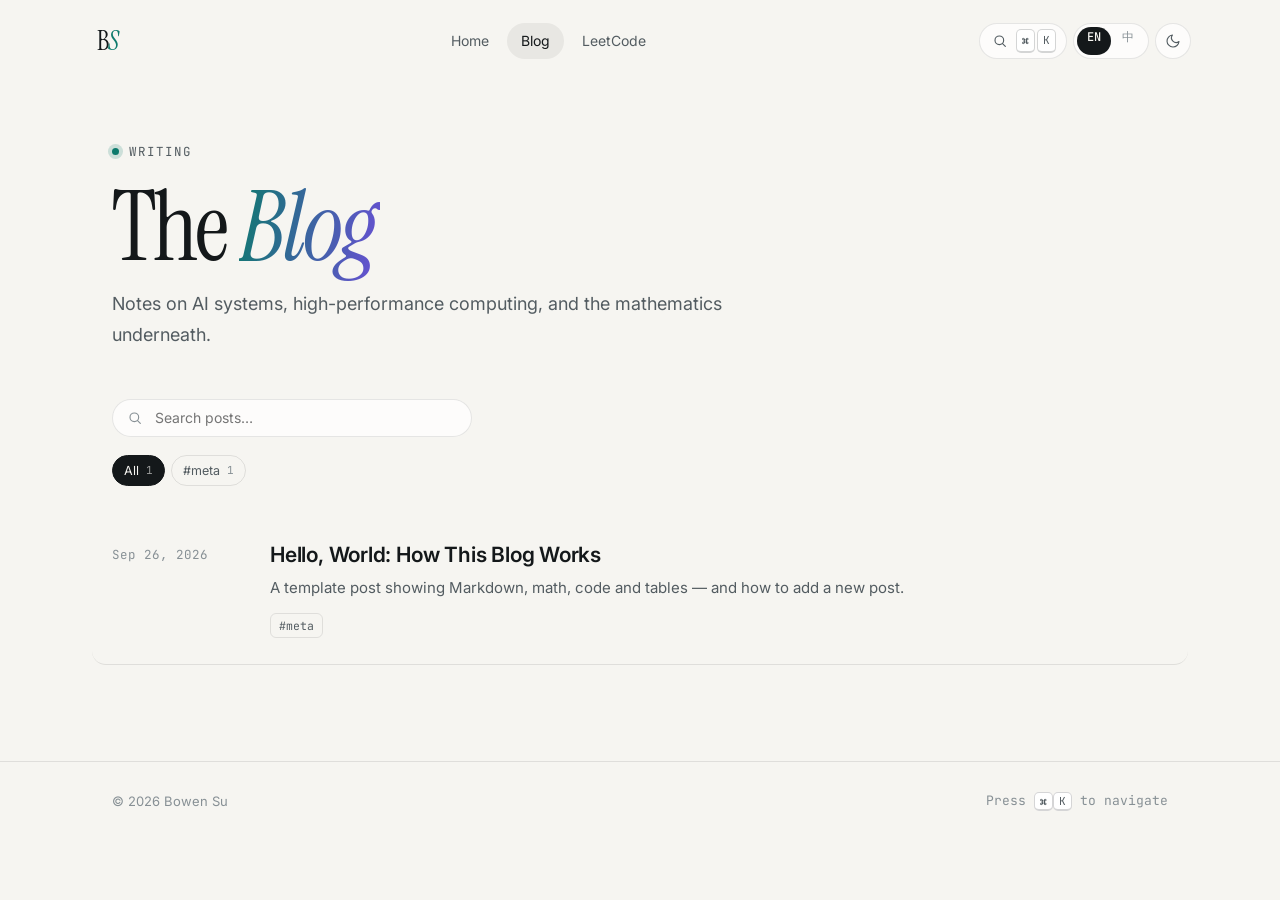
==== blog/index.html @ 74762c7a "Add blog and LeetCode pages" ====
<!DOCTYPE html>
<html lang="en" data-lang="en" data-root="../" data-title-en="Blog — Bowen Su" data-title-zh="博客 — Bowen Su">
<head>
  <meta charset="utf-8">
  <meta name="viewport" content="width=device-width, initial-scale=1">
  <title>Blog — Bowen Su</title>
  <meta name="description" content="Notes on AI systems, HPC and mathematics by Bowen Su.">
  <link rel="icon" href="data:image/svg+xml,<svg xmlns='http://www.w3.org/2000/svg' viewBox='0 0 64 64'><rect width='64' height='64' rx='16' fill='%230a0c0d'/><text x='50%25' y='56%25' text-anchor='middle' dominant-baseline='middle' font-family='Georgia,serif' font-style='italic' font-size='32' fill='%234fd1b9'>BS</text></svg>">
  <link rel="preconnect" href="https://fonts.googleapis.com">
  <link rel="preconnect" href="https://fonts.gstatic.com" crossorigin>
  <link href="https://fonts.googleapis.com/css2?family=Instrument+Serif:ital@0;1&family=Inter:wght@400;500;600&family=JetBrains+Mono:wght@400;500&display=swap" rel="stylesheet">
  <link rel="stylesheet" href="../style.css">
  <script>
    (function () {
      var d = document.documentElement;
      d.classList.add("js");
      try {
        var t = localStorage.getItem("theme");
        if (t === "light" || t === "dark") d.setAttribute("data-theme", t);
        var q = /[?&]lang=(zh|en)\b/.exec(location.search);
        var l = q ? q[1] : localStorage.getItem("lang");
        if (!l) l = (navigator.language || "").toLowerCase().indexOf("zh") === 0 ? "zh" : "en";
        if (l === "zh") { d.setAttribute("data-lang", "zh"); d.lang = "zh-CN"; }
      } catch (e) {}
    })();
  </script>
</head>
<body>
  <div class="progress" aria-hidden="true"></div>

  <header class="nav" id="nav">
    <a class="brand" href="../" aria-label="Home"><span>B</span><i>S</i></a>
    <nav class="nav-links sub" aria-label="Pages">
      <a href="../"><span class="en">Home</span><span class="zh" lang="zh-CN">主页</span></a>
      <a href="../blog/" aria-current="page"><span class="en">Blog</span><span class="zh" lang="zh-CN">博客</span></a>
      <a href="../leetcode/"><span class="en">LeetCode</span><span class="zh" lang="zh-CN">刷题</span></a>
    </nav>
    <div class="nav-actions">
      <button class="kbd-btn" id="palette-open" type="button" aria-label="Open command menu">
        <svg viewBox="0 0 24 24" aria-hidden="true"><circle cx="11" cy="11" r="6.5"/><path d="m20 20-4.2-4.2"/></svg>
        <span class="kbd-hint"><kbd>⌘</kbd><kbd>K</kbd></span>
      </button>
      <button class="lang-switch" id="lang-toggle" type="button" aria-label="Switch language / 切换语言">
        <span class="opt opt-en">EN</span><span class="opt opt-zh">中</span><span class="thumb" aria-hidden="true"></span>
      </button>
      <button class="icon-btn" id="theme-toggle" type="button" aria-label="Toggle dark mode">
        <svg class="icon-moon" viewBox="0 0 24 24" aria-hidden="true"><path d="M21 12.8A9 9 0 1 1 11.2 3a7 7 0 0 0 9.8 9.8z"/></svg>
        <svg class="icon-sun" viewBox="0 0 24 24" aria-hidden="true"><circle cx="12" cy="12" r="4.5"/><path d="M12 1.5v3M12 19.5v3M4.2 4.2l2.1 2.1M17.7 17.7l2.1 2.1M1.5 12h3M19.5 12h3M4.2 19.8l2.1-2.1M17.7 6.3l2.1-2.1"/></svg>
      </button>
    </div>
  </header>

  <main class="page">
    <div class="wrap">
      <header class="page-head">
        <p class="eyebrow mono"><span class="dot"></span><span class="en">Writing</span><span class="zh" lang="zh-CN">写作</span></p>
        <h1 class="page-title"><span class="en">The <em>Blog</em></span><span class="zh" lang="zh-CN"><em>博客</em></span></h1>
        <p class="page-sub">
          <span class="en">Notes on AI systems, high-performance computing, and the mathematics underneath.</span>
          <span class="zh" lang="zh-CN">关于 AI 系统、高性能计算，以及背后那些数学的笔记。</span>
        </p>
      </header>
      <div class="toolbar">
        <label class="search"><svg viewBox="0 0 24 24" aria-hidden="true"><circle cx="11" cy="11" r="6.5"/><path d="m20 20-4.2-4.2"/></svg><input id="q" type="search" autocomplete="off" aria-label="Search posts"></label>
      </div>
      <div class="tag-row" id="tags"></div>
      <ul class="post-list" id="post-list"></ul>
      <p class="state-msg" id="state" hidden></p>
    </div>
  </main>

  <footer class="footer">
    <div class="wrap">
      <span>© <span id="year">2026</span> Bowen Su</span>
      <span class="mono">
        <span class="en">Press <kbd>⌘</kbd><kbd>K</kbd> to navigate</span>
        <span class="zh" lang="zh-CN">按 <kbd>⌘</kbd><kbd>K</kbd> 快速导航</span>
      </span>
    </div>
  </footer>

  <div class="palette" id="palette" role="dialog" aria-modal="true" aria-label="Command menu" hidden>
    <div class="palette-backdrop" data-close></div>
    <div class="palette-panel">
      <div class="palette-input">
        <svg viewBox="0 0 24 24" aria-hidden="true"><circle cx="11" cy="11" r="6.5"/><path d="m20 20-4.2-4.2"/></svg>
        <input id="palette-q" type="text" autocomplete="off" spellcheck="false" aria-label="Search">
        <kbd class="mono">esc</kbd>
      </div>
      <ul class="palette-list" id="palette-list" role="listbox"></ul>
    </div>
  </div>

  <div class="toast mono" id="toast" role="status" aria-live="polite"></div>

  <script src="../main.js"></script>
  <script src="../assets/blog.js"></script>
</body>
</html>
---- style.css ----
/* =========================================================
   Tokens
   ========================================================= */
:root {
  --bg: #f6f5f1;
  --bg-2: #eeece6;
  --surface: rgba(255, 255, 255, 0.72);
  --surface-solid: #ffffff;
  --text: #14181a;
  --muted: #535c61;
  --faint: #879095;
  --line: rgba(20, 24, 26, 0.10);
  --line-strong: rgba(20, 24, 26, 0.18);
  --accent: #0d7a6c;
  --accent-2: #6a4fd6;
  --accent-soft: rgba(13, 122, 108, 0.10);
  --ink-rgb: 20, 24, 26;
  --accent-rgb: 13, 122, 108;
  --accent2-rgb: 106, 79, 214;
  --shadow: 0 1px 2px rgba(0,0,0,.04), 0 12px 32px -12px rgba(0,0,0,.12);

  --serif: "Instrument Serif", "Songti SC", "STSong", Georgia, serif;
  --sans: "Inter", -apple-system, BlinkMacSystemFont, "Segoe UI", "PingFang SC", "Hiragino Sans GB", "Microsoft YaHei", sans-serif;
  --mono: "JetBrains Mono", ui-monospace, SFMono-Regular, Menlo, "PingFang SC", monospace;

  --radius: 16px;
  --wrap: 1120px;
  color-scheme: light;
}

@media (prefers-color-scheme: dark) {
  :root:not([data-theme="light"]) {
    --bg: #0a0c0d;
    --bg-2: #101315;
    --surface: rgba(20, 24, 26, 0.66);
    --surface-solid: #14181a;
    --text: #eceff0;
    --muted: #9ba5a9;
    --faint: #69737a;
    --line: rgba(255, 255, 255, 0.08);
    --line-strong: rgba(255, 255, 255, 0.16);
    --accent: #4fd1b9;
    --accent-2: #a78bfa;
    --accent-soft: rgba(79, 209, 185, 0.10);
    --ink-rgb: 236, 239, 240;
    --accent-rgb: 79, 209, 185;
    --accent2-rgb: 167, 139, 250;
    --shadow: 0 1px 2px rgba(0,0,0,.3), 0 16px 40px -16px rgba(0,0,0,.6);
    color-scheme: dark;
  }
}

:root[data-theme="dark"] {
  --bg: #0a0c0d;
  --bg-2: #101315;
  --surface: rgba(20, 24, 26, 0.66);
  --surface-solid: #14181a;
  --text: #eceff0;
  --muted: #9ba5a9;
  --faint: #69737a;
  --line: rgba(255, 255, 255, 0.08);
  --line-strong: rgba(255, 255, 255, 0.16);
  --accent: #4fd1b9;
  --accent-2: #a78bfa;
  --accent-soft: rgba(79, 209, 185, 0.10);
  --ink-rgb: 236, 239, 240;
  --accent-rgb: 79, 209, 185;
  --accent2-rgb: 167, 139, 250;
  --shadow: 0 1px 2px rgba(0,0,0,.3), 0 16px 40px -16px rgba(0,0,0,.6);
  color-scheme: dark;
}

/* =========================================================
   Language switching
   ========================================================= */
html[data-lang="zh"] .en { display: none !important; }
html:not([data-lang="zh"]) .zh { display: none !important; }

/* =========================================================
   Base
   ========================================================= */
* { box-sizing: border-box; }
html { scroll-behavior: smooth; scroll-padding-top: 80px; }
body {
  margin: 0;
  background: var(--bg);
  color: var(--text);
  font-family: var(--sans);
  font-size: 16px;
  line-height: 1.7;
  -webkit-font-smoothing: antialiased;
  overflow-x: hidden;
}
html[data-lang="zh"] body { line-height: 1.85; }
a { color: inherit; text-decoration: none; }
button { font: inherit; color: inherit; }
::selection { background: rgba(var(--accent-rgb), .25); }
.mono { font-family: var(--mono); }
kbd {
  font-family: var(--mono);
  font-size: 11px;
  padding: 1px 5px;
  border: 1px solid var(--line-strong);
  border-bottom-width: 2px;
  border-radius: 5px;
  color: var(--muted);
  background: var(--surface-solid);
}
svg { fill: none; stroke: currentColor; stroke-width: 1.7; stroke-linecap: round; stroke-linejoin: round; }

.wrap { max-width: var(--wrap); margin: 0 auto; padding: 0 32px; }

/* Scroll progress */
.progress {
  position: fixed; inset: 0 0 auto 0; height: 2px; z-index: 60;
  background: linear-gradient(90deg, var(--accent), var(--accent-2));
  transform-origin: 0 50%; transform: scaleX(0);
}

/* =========================================================
   Nav
   ========================================================= */
.nav {
  position: fixed; top: 14px; left: 50%; z-index: 50;
  transform: translateX(-50%);
  width: min(calc(100% - 28px), var(--wrap));
  display: flex; align-items: center; justify-content: space-between; gap: 16px;
  padding: 8px 8px 8px 16px;
  border: 1px solid transparent;
  border-radius: 999px;
  transition: background .3s, border-color .3s, box-shadow .3s;
}
.nav.scrolled {
  background: var(--surface);
  border-color: var(--line);
  box-shadow: var(--shadow);
  -webkit-backdrop-filter: blur(16px) saturate(1.4);
  backdrop-filter: blur(16px) saturate(1.4);
}
.brand { font-family: var(--serif); font-size: 26px; line-height: 1; letter-spacing: -0.02em; }
.brand i { color: var(--accent); }
.nav-links { display: flex; gap: 4px; }
.nav-links a {
  font-size: 14px; color: var(--muted);
  padding: 6px 14px; border-radius: 999px;
  transition: color .2s, background .2s;
}
.nav-links a:hover { color: var(--text); }
.nav-links a.active { color: var(--text); background: rgba(var(--ink-rgb), .06); }
.nav-actions { display: flex; align-items: center; gap: 6px; }

.icon-btn, .kbd-btn, .lang-switch {
  height: 36px; border-radius: 999px;
  border: 1px solid var(--line); background: var(--surface);
  cursor: pointer; transition: border-color .2s, color .2s;
}
.icon-btn { width: 36px; display: grid; place-items: center; color: var(--muted); }
.icon-btn:hover, .kbd-btn:hover { color: var(--text); border-color: var(--line-strong); }
.icon-btn svg, .kbd-btn svg { width: 16px; height: 16px; }
.kbd-btn { display: inline-flex; align-items: center; gap: 8px; padding: 0 10px 0 12px; color: var(--muted); }
.kbd-hint { display: inline-flex; gap: 2px; }

.lang-switch {
  position: relative; display: inline-grid; grid-template-columns: 1fr 1fr;
  padding: 3px; width: 76px;
  font-family: var(--mono); font-size: 12px; font-weight: 500;
}
.lang-switch .opt { position: relative; z-index: 1; display: grid; place-items: center; color: var(--faint); transition: color .25s; }
.lang-switch .thumb {
  position: absolute; top: 3px; bottom: 3px; left: 3px; width: calc(50% - 3px);
  border-radius: 999px; background: var(--text);
  transition: transform .35s cubic-bezier(.3,1.4,.5,1);
}
html:not([data-lang="zh"]) .lang-switch .opt-en,
html[data-lang="zh"] .lang-switch .opt-zh { color: var(--bg); }
html[data-lang="zh"] .lang-switch .thumb { transform: translateX(100%); }

.icon-btn .icon-sun { display: none; }
:root[data-theme="dark"] .icon-btn .icon-sun { display: block; }
:root[data-theme="dark"] .icon-btn .icon-moon { display: none; }
@media (prefers-color-scheme: dark) {
  :root:not([data-theme="light"]) .icon-btn .icon-sun { display: block; }
  :root:not([data-theme="light"]) .icon-btn .icon-moon { display: none; }
}

/* =========================================================
   Hero
   ========================================================= */
.hero {
  position: relative;
  min-height: 100vh; min-height: 100svh;
  display: flex; align-items: center;
  overflow: hidden;
  isolation: isolate;
}
.hero::before {
  /* soft color wash */
  content: ""; position: absolute; inset: -20%; z-index: -2;
  background:
    radial-gradient(40% 40% at 78% 42%, rgba(var(--accent-rgb), .16), transparent 70%),
    radial-gradient(35% 35% at 92% 80%, rgba(var(--accent2-rgb), .12), transparent 70%);
}
.hero::after {
  /* fine grid */
  content: ""; position: absolute; inset: 0; z-index: -2;
  background-image:
    linear-gradient(rgba(var(--ink-rgb), .04) 1px, transparent 1px),
    linear-gradient(90deg, rgba(var(--ink-rgb), .04) 1px, transparent 1px);
  background-size: 48px 48px;
  -webkit-mask-image: radial-gradient(70% 70% at 70% 45%, #000 20%, transparent 75%);
  mask-image: radial-gradient(70% 70% at 70% 45%, #000 20%, transparent 75%);
}
#net {
  position: absolute; inset: 0; width: 100%; height: 100%; z-index: -1;
  -webkit-mask-image: linear-gradient(90deg, transparent 18%, #000 58%);
  mask-image: linear-gradient(90deg, transparent 18%, #000 58%);
}
.hero-inner {
  width: 100%; max-width: var(--wrap); margin: 0 auto; padding: 120px 32px 96px;
}
.eyebrow {
  display: inline-flex; align-items: center; gap: 10px;
  font-size: 12.5px; letter-spacing: .08em; text-transform: uppercase; color: var(--muted);
  margin: 0 0 20px;
}
.dot {
  width: 7px; height: 7px; border-radius: 50%; background: var(--accent);
  box-shadow: 0 0 0 4px rgba(var(--accent-rgb), .18);
}
.hero-name {
  font-family: var(--serif); font-weight: 400;
  font-size: clamp(72px, 13vw, 168px);
  line-height: .9; letter-spacing: -0.035em;
  margin: 0 0 24px;
}
.hero-name em {
  font-style: italic; padding-right: .06em;
  background: linear-gradient(100deg, var(--accent) 10%, var(--accent-2) 90%);
  -webkit-background-clip: text; background-clip: text; color: transparent;
}
.hero-lede {
  font-size: clamp(19px, 2.2vw, 24px); color: var(--text);
  max-width: 30ch; margin: 0 0 18px; line-height: 1.45;
}
html[data-lang="zh"] .hero-lede { letter-spacing: .02em; }
.hero-typed {
  font-size: 14.5px; color: var(--muted); margin: 0 0 36px;
  display: flex; align-items: center; flex-wrap: wrap; gap: 0 10px; min-height: 1.7em;
}
.hero-typed .prompt { color: var(--accent); }
.hero-typed .arrow { color: var(--faint); }
.typed { color: var(--text); }
.caret {
  display: inline-block; width: 8px; height: 1.1em; margin-left: -6px;
  background: var(--accent); vertical-align: -2px;
  animation: blink 1.05s steps(1) infinite;
}
@keyframes blink { 50% { opacity: 0; } }

.hero-cta { display: flex; flex-wrap: wrap; gap: 10px; }
.btn {
  display: inline-flex; align-items: center; gap: 8px;
  height: 46px; padding: 0 20px; border-radius: 999px;
  border: 1px solid var(--line-strong); background: var(--surface);
  font-size: 15px; font-weight: 500; cursor: pointer;
  -webkit-backdrop-filter: blur(8px); backdrop-filter: blur(8px);
  transition: transform .2s, border-color .2s, background .2s, box-shadow .2s;
}
.btn svg { width: 17px; height: 17px; }
.btn:hover { transform: translateY(-2px); border-color: var(--text); }
.btn-primary {
  background: var(--text); color: var(--bg); border-color: var(--text);
}
.btn-primary:hover { box-shadow: 0 10px 30px -10px rgba(var(--accent-rgb), .7); }
.btn-primary svg { transition: transform .2s; }
.btn-primary:hover svg { transform: translateX(3px); }
.btn-ghost { width: 46px; padding: 0; justify-content: center; }

.hero-caption {
  position: absolute; right: 32px; bottom: 28px; margin: 0;
  font-size: 11px; letter-spacing: .04em; color: var(--faint);
}
.scroll-cue {
  position: absolute; left: 50%; bottom: 26px; transform: translateX(-50%);
  width: 22px; height: 36px; border: 1.5px solid var(--line-strong); border-radius: 12px;
}
.scroll-cue span {
  position: absolute; left: 50%; top: 7px; width: 3px; height: 7px; margin-left: -1.5px;
  border-radius: 2px; background: var(--muted);
  animation: cue 1.8s ease-in-out infinite;
}
@keyframes cue { 0% { opacity: 0; transform: translateY(0); } 30% { opacity: 1; } 100% { opacity: 0; transform: translateY(12px); } }

/* =========================================================
   Sections
   ========================================================= */
.section { padding: 110px 0; position: relative; }
.section + .section { border-top: 1px solid var(--line); }
.section-title {
  display: flex; align-items: baseline; gap: 16px;
  font-family: var(--serif); font-weight: 400;
  font-size: clamp(36px, 5vw, 56px); line-height: 1.05; letter-spacing: -0.02em;
  margin: 0 0 40px;
}
.section-title .idx { font-size: 13px; color: var(--accent); letter-spacing: .05em; transform: translateY(-.9em); }

/* Cards */
.card {
  position: relative;
  background: var(--surface);
  border: 1px solid var(--line);
  border-radius: var(--radius);
  padding: 28px;
  overflow: hidden;
}
.spot::before {
  content: ""; position: absolute; inset: 0; pointer-events: none;
  background: radial-gradient(420px circle at var(--mx, -500px) var(--my, -500px), rgba(var(--accent-rgb), .12), transparent 45%);
  opacity: 0; transition: opacity .3s;
}
.spot::after {
  content: ""; position: absolute; inset: 0; pointer-events: none; border-radius: inherit; padding: 1px;
  background: radial-gradient(300px circle at var(--mx, -500px) var(--my, -500px), rgba(var(--accent-rgb), .6), transparent 50%);
  -webkit-mask: linear-gradient(#000 0 0) content-box, linear-gradient(#000 0 0);
  -webkit-mask-composite: xor; mask-composite: exclude;
  opacity: 0; transition: opacity .3s;
}
.spot:hover::before, .spot:hover::after { opacity: 1; }
.card-label {
  display: flex; align-items: center; gap: 10px;
  font-size: 12px; font-weight: 500; letter-spacing: .08em; text-transform: uppercase;
  color: var(--faint); margin: 0 0 18px;
}

/* About */
.about-grid { display: grid; grid-template-columns: minmax(0, 1.35fr) minmax(0, 1fr); gap: 56px; align-items: start; }
.bio p { font-size: 17.5px; color: var(--muted); margin: 0 0 18px; }
.bio strong { color: var(--text); font-weight: 600; }
.news ul { list-style: none; margin: 0; padding: 0; }
.news li {
  display: grid; grid-template-columns: 70px minmax(0, 1fr); gap: 14px;
  padding: 11px 0; font-size: 14.5px; line-height: 1.55;
  border-top: 1px dashed var(--line);
}
.news li:first-child { border-top: 0; padding-top: 0; }
.news time { font-size: 12px; color: var(--accent); padding-top: 2px; }
.pulse {
  width: 7px; height: 7px; border-radius: 50%; background: var(--accent); position: relative;
}
.pulse::after {
  content: ""; position: absolute; inset: 0; border-radius: 50%; background: var(--accent);
  animation: ping 2s cubic-bezier(0,0,.2,1) infinite;
}
@keyframes ping { 75%, 100% { transform: scale(2.6); opacity: 0; } }

/* Research */
.cards-3 { display: grid; grid-template-columns: repeat(3, minmax(0, 1fr)); gap: 18px; }
.card-icon {
  width: 46px; height: 46px; border-radius: 12px; display: grid; place-items: center;
  background: var(--accent-soft); color: var(--accent); margin-bottom: 22px;
}
.card-icon svg { width: 24px; height: 24px; }
.cards-3 h3 { font-size: 19px; font-weight: 600; margin: 0 0 10px; line-height: 1.35; letter-spacing: -0.01em; }
.cards-3 p { color: var(--muted); font-size: 15px; margin: 0 0 22px; }
.tags { display: flex; flex-wrap: wrap; gap: 6px; }
.tags span {
  font-size: 11.5px; padding: 3px 9px; border-radius: 6px;
  border: 1px solid var(--line); color: var(--muted);
}

/* Publications */
.pubs-head { margin-bottom: 18px; }
.pubs-head .section-title { margin-bottom: 24px; }
.filters { display: flex; flex-wrap: wrap; gap: 8px; align-items: center; }
.filters-sep { width: 1px; height: 22px; background: var(--line-strong); margin: 0 6px; }
.chip {
  display: inline-flex; align-items: center; gap: 7px;
  font-size: 13.5px; padding: 6px 13px; border-radius: 999px; cursor: pointer;
  border: 1px solid var(--line); background: transparent; color: var(--muted);
  transition: all .2s;
}
.chip i { font-style: normal; font-size: 11px; color: var(--faint); }
.chip:hover { border-color: var(--line-strong); color: var(--text); }
.chip.active { background: var(--text); color: var(--bg); border-color: var(--text); }
.chip.active i { color: var(--bg); opacity: .6; }

.pubs { list-style: none; padding: 0; margin: 0; }
.pub {
  display: grid; grid-template-columns: 150px minmax(0, 1fr); gap: 28px;
  padding: 24px 20px; margin: 0 -20px; border-radius: 14px;
  border-bottom: 1px solid var(--line);
  transition: background .25s;
}
.pub:hover { background: rgba(var(--ink-rgb), .03); }
.pub.flash { animation: flash 1.8s ease; }
@keyframes flash { 0%, 40% { background: rgba(var(--accent-rgb), .16); } 100% { background: transparent; } }
.pub-meta { display: flex; flex-direction: column; align-items: flex-start; gap: 8px; font-size: 12px; padding-top: 3px; }
.year { color: var(--faint); }
.venue {
  font-weight: 500; letter-spacing: .02em;
  color: var(--accent); background: var(--accent-soft);
  padding: 3px 9px; border-radius: 6px;
}
.venue.alt { color: var(--accent-2); background: rgba(var(--accent2-rgb), .1); }
.venue.muted { color: var(--faint); background: rgba(var(--ink-rgb), .05); }
.pub .title {
  font-size: 18px; font-weight: 600; line-height: 1.4; letter-spacing: -0.01em;
  margin: 0 0 6px; transition: color .2s;
}
.pub:hover .title { color: var(--accent); }
.pub .authors { margin: 0; font-size: 14.5px; color: var(--muted); }
.pub .authors b { color: var(--text); font-weight: 600; text-decoration: underline; text-decoration-color: rgba(var(--accent-rgb), .5); text-underline-offset: 3px; }
.pub .where { margin: 4px 0 0; font-size: 14px; color: var(--faint); font-style: italic; }
.link { color: var(--accent); font-style: normal; font-family: var(--mono); font-size: 13px; }
.link:hover { text-decoration: underline; text-underline-offset: 3px; }
.pub-divider {
  display: flex; align-items: center; gap: 14px;
  margin: 48px 0 8px; font-size: 12px; letter-spacing: .08em; text-transform: uppercase; color: var(--faint);
}
.pub-divider::after { content: ""; flex: 1; height: 1px; background: var(--line); }
.pub[hidden], .pub-divider[hidden] { display: none; }
.empty { color: var(--faint); font-size: 14px; padding: 24px 0; }

/* Experience */
.two-col { display: grid; grid-template-columns: 1fr 1fr; gap: 56px; }
.col-label { font-size: 12px; letter-spacing: .08em; text-transform: uppercase; color: var(--faint); font-weight: 500; margin: 0 0 22px; }
.timeline { list-style: none; margin: 0; padding: 0; }
.timeline li { position: relative; padding: 0 0 30px 30px; }
.timeline li::before {
  content: ""; position: absolute; left: 5px; top: 12px; bottom: -4px; width: 1px; background: var(--line-strong);
}
.timeline li:last-child::before { display: none; }
.timeline li::after {
  content: ""; position: absolute; left: 0; top: 6px; width: 11px; height: 11px; border-radius: 50%;
  background: var(--bg); border: 2px solid var(--line-strong);
}
.timeline li.now::after { border-color: var(--accent); background: var(--accent); box-shadow: 0 0 0 5px rgba(var(--accent-rgb), .18); }
.timeline time { display: block; font-size: 12px; color: var(--faint); margin-bottom: 2px; }
.timeline strong { display: block; font-size: 18px; font-weight: 600; letter-spacing: -0.01em; }
.timeline p { margin: 2px 0 0; color: var(--muted); font-size: 15px; }

/* Bento */
.bento {
  display: grid; gap: 18px;
  grid-template-columns: repeat(6, minmax(0, 1fr));
  grid-template-areas:
    "teach teach teach teach award award"
    "skills skills skills skills skills skills";
}
.b-teach { grid-area: teach; }
.b-award { grid-area: award; }
.b-skills { grid-area: skills; }
.rows { list-style: none; margin: 0; padding: 0; }
.rows li {
  display: flex; justify-content: space-between; align-items: baseline; gap: 18px;
  padding: 12px 0; border-top: 1px dashed var(--line); font-size: 15px;
}
.rows li:first-child { border-top: 0; padding-top: 0; }
.rows b { font-weight: 500; font-size: 13px; color: var(--accent); margin-right: 8px; }
.rows time { font-size: 12px; color: var(--faint); white-space: nowrap; }
.award { display: flex; gap: 16px; align-items: flex-start; }
.award svg { width: 40px; height: 40px; color: var(--accent); flex-shrink: 0; stroke-width: 1.4; }
.award strong { display: block; font-size: 17px; line-height: 1.35; font-weight: 600; }
.award p { margin: 6px 0 0; font-size: 12px; color: var(--faint); }
.skills { display: grid; grid-template-columns: 120px minmax(0, 1fr); gap: 14px 20px; margin: 0; align-items: center; }
.skills dt { font-size: 12px; color: var(--faint); text-transform: uppercase; letter-spacing: .06em; }
.skills dd { margin: 0; display: flex; flex-wrap: wrap; gap: 8px; }
.skills dd > span {
  font-size: 14px; padding: 5px 12px; border-radius: 8px;
  background: rgba(var(--ink-rgb), .045); border: 1px solid var(--line);
  transition: border-color .2s, color .2s;
}
.skills dd > span:hover { border-color: rgba(var(--accent-rgb), .6); color: var(--accent); }

/* Contact */
.contact { text-align: center; padding: 140px 0; overflow: hidden; }
.contact::before {
  content: ""; position: absolute; left: 50%; top: 50%; width: 700px; height: 400px; transform: translate(-50%, -50%);
  background: radial-gradient(closest-side, rgba(var(--accent-rgb), .14), transparent);
  pointer-events: none;
}
.contact .wrap { position: relative; }
.contact-title {
  font-family: var(--serif); font-weight: 400; font-size: clamp(44px, 7vw, 88px);
  line-height: 1.02; letter-spacing: -0.03em; margin: 0 0 18px;
}
.contact-title em {
  font-style: italic;
  background: linear-gradient(100deg, var(--accent), var(--accent-2));
  -webkit-background-clip: text; background-clip: text; color: transparent;
}
.contact-sub { color: var(--muted); font-size: 17px; margin: 0 auto 36px; max-width: 46ch; }
.email-big {
  display: inline-flex; align-items: center; gap: 14px;
  padding: 16px 16px 16px 28px; border-radius: 999px; cursor: pointer;
  border: 1px solid var(--line-strong); background: var(--surface);
  font-size: clamp(16px, 2.4vw, 22px);
  transition: transform .2s, border-color .2s, box-shadow .2s;
}
.email-big:hover { transform: translateY(-2px); border-color: var(--accent); box-shadow: 0 16px 40px -16px rgba(var(--accent-rgb), .6); }
.copy-tag { font-size: 12px; padding: 6px 12px; border-radius: 999px; background: var(--text); color: var(--bg); }

/* Footer */
.footer { border-top: 1px solid var(--line); padding: 28px 0 36px; font-size: 13px; color: var(--faint); }
.footer .wrap { display: flex; justify-content: space-between; gap: 16px; flex-wrap: wrap; }

/* =========================================================
   Command palette
   ========================================================= */
.palette { position: fixed; inset: 0; z-index: 100; display: grid; place-items: start center; padding-top: 14vh; }
.palette[hidden] { display: none; }
.palette-backdrop {
  position: absolute; inset: 0; background: rgba(0,0,0,.35);
  -webkit-backdrop-filter: blur(4px); backdrop-filter: blur(4px);
  animation: fade .15s ease;
}
.palette-panel {
  position: relative; width: min(calc(100% - 32px), 600px);
  background: var(--surface-solid); border: 1px solid var(--line-strong); border-radius: 16px;
  box-shadow: 0 30px 80px -20px rgba(0,0,0,.5); overflow: hidden;
  animation: pop .18s cubic-bezier(.2,.9,.3,1.2);
}
@keyframes fade { from { opacity: 0; } }
@keyframes pop { from { opacity: 0; transform: translateY(-8px) scale(.98); } }
.palette-input { display: flex; align-items: center; gap: 12px; padding: 16px 18px; border-bottom: 1px solid var(--line); }
.palette-input svg { width: 18px; height: 18px; color: var(--faint); flex-shrink: 0; }
.palette-input input {
  flex: 1; min-width: 0; border: 0; outline: 0; background: transparent; color: var(--text);
  font: inherit; font-size: 16px;
}
.palette-list { list-style: none; margin: 0; padding: 8px; max-height: min(420px, 55vh); overflow-y: auto; }
.palette-group { font-family: var(--mono); font-size: 11px; letter-spacing: .08em; text-transform: uppercase; color: var(--faint); padding: 10px 12px 6px; }
.palette-item {
  display: flex; align-items: center; gap: 12px; padding: 10px 12px; border-radius: 10px;
  font-size: 14.5px; cursor: pointer; color: var(--muted);
}
.palette-item svg { width: 16px; height: 16px; flex-shrink: 0; color: var(--faint); }
.palette-item span { overflow: hidden; text-overflow: ellipsis; white-space: nowrap; }
.palette-item[aria-selected="true"] { background: rgba(var(--accent-rgb), .12); color: var(--text); }
.palette-item[aria-selected="true"] svg { color: var(--accent); }
.palette-empty { padding: 18px 12px; color: var(--faint); font-size: 14px; }

/* Toast */
.toast {
  position: fixed; left: 50%; bottom: 28px; z-index: 120;
  transform: translate(-50%, 20px); opacity: 0; pointer-events: none;
  background: var(--text); color: var(--bg); font-size: 13px;
  padding: 10px 18px; border-radius: 999px; transition: all .3s cubic-bezier(.2,.9,.3,1.2);
}
.toast.show { opacity: 1; transform: translate(-50%, 0); }

/* =========================================================
   Reveal on scroll
   ========================================================= */
.js .reveal { opacity: 0; transform: translateY(22px); transition: opacity .8s cubic-bezier(.2,.7,.2,1), transform .8s cubic-bezier(.2,.7,.2,1); }
.js .reveal.in { opacity: 1; transform: none; }

@media (prefers-reduced-motion: reduce) {
  html { scroll-behavior: auto; }
  .js .reveal { opacity: 1; transform: none; transition: none; }
  .caret, .pulse::after, .scroll-cue span { animation: none; }
}

/* =========================================================
   Responsive
   ========================================================= */
@media (max-width: 980px) {
  .nav-links { display: none; }
  .cards-3 { grid-template-columns: minmax(0, 1fr); }
  .about-grid, .two-col { grid-template-columns: minmax(0, 1fr); gap: 40px; }
  .bento { grid-template-columns: minmax(0, 1fr); grid-template-areas: "teach" "award" "skills"; }
  #net {
    opacity: .55;
    -webkit-mask-image: linear-gradient(180deg, #000 0%, transparent 85%);
    mask-image: linear-gradient(180deg, #000 0%, transparent 85%);
  }
}

@media (max-width: 640px) {
  .wrap { padding: 0 16px; }
  .nav { top: 10px; width: calc(100% - 20px); padding-left: 14px; }
  .kbd-hint { display: none; }
  .kbd-btn { width: 36px; padding: 0; justify-content: center; }
  .hero-inner { padding: 110px 16px 110px; }
  .hero-caption { display: none; }
  .section { padding: 80px 0; }
  .section-title { margin-bottom: 28px; }
  .card { padding: 22px; }
  .pub { grid-template-columns: minmax(0, 1fr); gap: 10px; padding: 20px 16px; margin: 0 -16px; }
  .pub-meta { flex-direction: row; align-items: center; }
  .filters-sep { display: none; }
  .skills { grid-template-columns: minmax(0, 1fr); gap: 8px; }
  .skills dd { margin-bottom: 10px; }
  .rows li { flex-direction: column; gap: 2px; }
  .news li { grid-template-columns: minmax(0, 1fr); gap: 2px; }
  .contact { padding: 100px 0; }
  .email-big { padding: 12px 12px 12px 20px; }
}

/* =========================================================
   Blog + LeetCode — extra tokens
   ========================================================= */
:root {
  --easy: #1baf7a;
  --medium: #eda100;
  --hard: #e34948;
  --code-bg: #efede7;
  --tok-kw: #6a4fd6;
  --tok-str: #0d7a6c;
  --tok-num: #b45309;
  --tok-fn: #1d5fc2;
  --tok-com: #8b9296;
}
@media (prefers-color-scheme: dark) {
  :root:not([data-theme="light"]) {
    --easy: #199e70;
    --medium: #c98500;
    --hard: #e34948;
    --code-bg: #111517;
    --tok-kw: #c4b5fd;
    --tok-str: #6ee7cf;
    --tok-num: #f4bf5a;
    --tok-fn: #93c5fd;
    --tok-com: #6b757b;
  }
}
:root[data-theme="dark"] {
  --easy: #199e70;
  --medium: #c98500;
  --hard: #e34948;
  --code-bg: #111517;
  --tok-kw: #c4b5fd;
  --tok-str: #6ee7cf;
  --tok-num: #f4bf5a;
  --tok-fn: #93c5fd;
  --tok-com: #6b757b;
}

.nav-links a[aria-current="page"] { color: var(--text); background: rgba(var(--ink-rgb), .06); }

/* =========================================================
   Sub-pages (blog, leetcode)
   ========================================================= */
.page { padding: 136px 0 96px; min-height: 80vh; }
.page-head { margin-bottom: 48px; }
.page-title {
  font-family: var(--serif); font-weight: 400;
  font-size: clamp(52px, 8vw, 96px); line-height: .95; letter-spacing: -0.03em;
  margin: 0 0 16px;
}
.page-title em {
  font-style: italic;
  background: linear-gradient(100deg, var(--accent), var(--accent-2));
  -webkit-background-clip: text; background-clip: text; color: transparent;
  padding-right: .05em;
}
.page-sub { color: var(--muted); font-size: 18px; max-width: 56ch; margin: 0; }
.back-link { display: inline-flex; align-items: center; gap: 6px; font-size: 13px; color: var(--faint); margin-bottom: 28px; }
.back-link:hover { color: var(--accent); }
.back-link svg { width: 15px; height: 15px; }

.toolbar { display: flex; flex-wrap: wrap; gap: 10px; align-items: center; margin-bottom: 18px; }
.search {
  display: flex; align-items: center; gap: 10px; flex: 1 1 240px; max-width: 360px;
  height: 38px; padding: 0 14px; border-radius: 999px;
  border: 1px solid var(--line); background: var(--surface);
}
.search:focus-within { border-color: rgba(var(--accent-rgb), .6); }
.search svg { width: 16px; height: 16px; color: var(--faint); flex-shrink: 0; }
.search input { flex: 1; min-width: 0; border: 0; outline: 0; background: transparent; color: var(--text); font: inherit; font-size: 14px; }
.select {
  height: 38px; padding: 0 12px; border-radius: 999px; border: 1px solid var(--line);
  background: var(--surface); color: var(--muted); font: inherit; font-size: 13.5px; cursor: pointer;
}
.tag-row { display: flex; flex-wrap: wrap; gap: 6px; margin-bottom: 28px; }
.tag-row .chip { font-size: 12.5px; padding: 4px 11px; }

.state-msg { color: var(--faint); font-size: 15px; padding: 40px 0; }

/* ---------- Blog list ---------- */
.post-list { list-style: none; margin: 0; padding: 0; }
.post-item a {
  display: grid; grid-template-columns: 130px minmax(0, 1fr); gap: 28px;
  padding: 26px 20px; margin: 0 -20px; border-radius: 14px;
  border-bottom: 1px solid var(--line); transition: background .25s;
}
.post-item a:hover { background: rgba(var(--ink-rgb), .03); }
.post-item time { font-family: var(--mono); font-size: 12.5px; color: var(--faint); padding-top: 4px; }
.post-item h2 { font-size: 21px; font-weight: 600; letter-spacing: -0.01em; line-height: 1.4; margin: 0 0 6px; transition: color .2s; }
.post-item a:hover h2 { color: var(--accent); }
.post-item p { margin: 0 0 12px; color: var(--muted); font-size: 15px; }
.mini-tags { display: flex; flex-wrap: wrap; gap: 6px; }
.mini-tags span {
  font-family: var(--mono); font-size: 11.5px; padding: 2px 8px; border-radius: 6px;
  border: 1px solid var(--line); color: var(--muted);
}

/* ---------- Article ---------- */
.article-layout { display: grid; grid-template-columns: minmax(0, 1fr) 220px; gap: 64px; align-items: start; }
.article-meta { display: flex; flex-wrap: wrap; align-items: center; gap: 8px 16px; font-family: var(--mono); font-size: 12.5px; color: var(--faint); margin-top: 18px; }
.article-title {
  font-family: var(--serif); font-weight: 400;
  font-size: clamp(40px, 6vw, 68px); line-height: 1.05; letter-spacing: -0.02em; margin: 0;
}
html[data-lang="zh"] .article-title, .article-title:lang(zh) { letter-spacing: 0; }
.toc-side { position: sticky; top: 110px; font-size: 13.5px; }
.toc-side h4 { font-family: var(--mono); font-size: 11px; font-weight: 500; letter-spacing: .08em; text-transform: uppercase; color: var(--faint); margin: 0 0 12px; }
.toc-side ol { list-style: none; margin: 0; padding: 0; border-left: 1px solid var(--line); }
.toc-side a { display: block; padding: 4px 0 4px 14px; margin-left: -1px; border-left: 2px solid transparent; color: var(--faint); line-height: 1.45; }
.toc-side a:hover { color: var(--text); }
.toc-side a.active { color: var(--accent); border-left-color: var(--accent); }
.toc-side .lvl-3 a { padding-left: 26px; font-size: 13px; }
.pager { display: grid; grid-template-columns: 1fr 1fr; gap: 16px; margin-top: 64px; }
.pager a {
  display: block; padding: 18px 20px; border-radius: 14px; border: 1px solid var(--line); background: var(--surface);
  transition: border-color .2s;
}
.pager a:hover { border-color: rgba(var(--accent-rgb), .6); }
.pager small { display: block; font-family: var(--mono); font-size: 11px; color: var(--faint); text-transform: uppercase; letter-spacing: .06em; margin-bottom: 4px; }
.pager span { font-weight: 600; font-size: 15px; }
.pager .next { text-align: right; grid-column: 2; }

/* ---------- Prose (rendered markdown) ---------- */
.prose { font-size: 17px; line-height: 1.8; color: var(--text); max-width: 72ch; }
html[data-lang="zh"] .prose, .prose:lang(zh) { line-height: 1.9; }
.prose > :first-child { margin-top: 0; }
.prose h2, .prose h3, .prose h4 { scroll-margin-top: 96px; letter-spacing: -0.01em; line-height: 1.35; }
.prose h2 { font-size: 26px; font-weight: 600; margin: 2.2em 0 .7em; padding-bottom: .35em; border-bottom: 1px solid var(--line); }
.prose h3 { font-size: 20px; font-weight: 600; margin: 1.8em 0 .6em; }
.prose h4 { font-size: 17px; font-weight: 600; margin: 1.5em 0 .5em; }
.prose p { margin: 0 0 1.1em; }
.prose a { color: var(--accent); text-decoration: underline; text-decoration-color: rgba(var(--accent-rgb), .35); text-underline-offset: 3px; }
.prose a:hover { text-decoration-color: var(--accent); }
.prose ul, .prose ol { padding-left: 1.4em; margin: 0 0 1.1em; }
.prose li { margin: .3em 0; }
.prose li::marker { color: var(--faint); }
.prose strong { font-weight: 600; }
.prose blockquote {
  margin: 1.4em 0; padding: .4em 1.2em; border-left: 3px solid var(--accent);
  background: var(--accent-soft); border-radius: 0 10px 10px 0; color: var(--muted);
}
.prose blockquote p:last-child { margin-bottom: 0; }
.prose hr { border: 0; border-top: 1px solid var(--line); margin: 2.4em 0; }
.prose img { max-width: 100%; border-radius: 12px; }
.prose :not(pre) > code {
  font-family: var(--mono); font-size: .86em; padding: .12em .4em; border-radius: 6px;
  background: rgba(var(--ink-rgb), .07);
}
.prose .table-wrap { overflow-x: auto; margin: 1.4em 0; }
.prose table { border-collapse: collapse; width: 100%; font-size: 15px; }
.prose th, .prose td { text-align: left; padding: 9px 14px; border-bottom: 1px solid var(--line); }
.prose th { font-weight: 600; color: var(--muted); font-size: 13px; text-transform: uppercase; letter-spacing: .04em; }
.prose .katex-display { overflow-x: auto; overflow-y: hidden; padding: 4px 0; margin: 1.2em 0; }
.prose .katex { font-size: 1.06em; }

.code-block { position: relative; margin: 1.4em 0; }
.code-block .code-lang {
  position: absolute; top: 10px; left: 16px; font-family: var(--mono); font-size: 10.5px;
  text-transform: uppercase; letter-spacing: .08em; color: var(--faint);
}
.code-block pre {
  margin: 0; padding: 36px 18px 18px; border-radius: 14px; overflow-x: auto;
  background: var(--code-bg); border: 1px solid var(--line);
  font-family: var(--mono); font-size: 13.5px; line-height: 1.65; tab-size: 4;
}
.code-block pre code { font-family: inherit; background: none; padding: 0; }
.copy-code {
  position: absolute; top: 8px; right: 8px; height: 26px; padding: 0 10px; border-radius: 7px;
  border: 1px solid var(--line); background: var(--surface-solid); color: var(--muted);
  font-family: var(--mono); font-size: 11px; cursor: pointer; opacity: 0; transition: opacity .2s, color .2s;
}
.code-block:hover .copy-code, .copy-code:focus-visible { opacity: 1; }
.copy-code:hover { color: var(--accent); }
@media (hover: none) { .copy-code { opacity: 1; } }

.hljs-keyword, .hljs-selector-tag, .hljs-literal, .hljs-meta .hljs-keyword { color: var(--tok-kw); }
.hljs-string, .hljs-regexp, .hljs-template-string, .hljs-addition { color: var(--tok-str); }
.hljs-number, .hljs-symbol, .hljs-variable.constant_ { color: var(--tok-num); }
.hljs-title, .hljs-title.function_, .hljs-title.class_, .hljs-section { color: var(--tok-fn); }
.hljs-built_in, .hljs-type, .hljs-params .hljs-type { color: var(--tok-fn); }
.hljs-comment, .hljs-quote, .hljs-meta { color: var(--tok-com); font-style: italic; }
.hljs-attr, .hljs-attribute, .hljs-property { color: var(--tok-num); }
.hljs-deletion { color: var(--hard); }

/* ---------- LeetCode ---------- */
.lc-stats { display: grid; grid-template-columns: minmax(0, 1fr) minmax(0, 2fr); gap: 18px; margin-bottom: 56px; }
.hero-num { font-family: var(--serif); font-size: 76px; line-height: 1; letter-spacing: -0.02em; }
.hero-num small { font-family: var(--sans); font-size: 14px; color: var(--muted); letter-spacing: 0; margin-left: 10px; }
.diff-bar { display: flex; gap: 2px; height: 10px; margin: 22px 0 16px; }
.diff-bar span { min-width: 4px; border-radius: 1px; cursor: default; transition: filter .15s; }
.diff-bar span:first-child { border-top-left-radius: 4px; border-bottom-left-radius: 4px; }
.diff-bar span:last-child { border-top-right-radius: 4px; border-bottom-right-radius: 4px; }
.diff-bar span:hover { filter: brightness(1.12); }
.diff-bar.empty { background: rgba(var(--ink-rgb), .07); border-radius: 4px; }
.diff-legend { list-style: none; margin: 0; padding: 0; display: flex; flex-wrap: wrap; gap: 6px 18px; font-size: 13.5px; }
.diff-legend li { display: inline-flex; align-items: center; gap: 7px; color: var(--muted); }
.diff-legend b { color: var(--text); font-weight: 600; font-variant-numeric: tabular-nums; }
.ddot { width: 8px; height: 8px; border-radius: 50%; flex-shrink: 0; display: inline-block; }
.ddot.Easy, .diff-bar .Easy { background: var(--easy); }
.ddot.Medium, .diff-bar .Medium { background: var(--medium); }
.ddot.Hard, .diff-bar .Hard { background: var(--hard); }
.streaks { display: flex; gap: 28px; margin-top: 26px; padding-top: 18px; border-top: 1px dashed var(--line); }
.streaks div { display: flex; flex-direction: column; }
.streaks b { font-family: var(--serif); font-weight: 400; font-size: 30px; line-height: 1.1; }
.streaks span { font-size: 12.5px; color: var(--faint); }

.heat-head { display: flex; justify-content: space-between; align-items: baseline; gap: 12px; margin-bottom: 14px; }
.heat-head .card-label { margin: 0; }
.heat-head .muted-note { font-size: 12.5px; color: var(--faint); }
.heatmap { position: relative; }
.heatmap svg { display: block; overflow: visible; }
.heatmap text { font-family: var(--mono); font-size: 10px; fill: var(--faint); stroke: none; }
.heatmap rect.cell { stroke: none; }
.heatmap rect.cell:hover { stroke: var(--text); stroke-width: 1.5; }
.heat-legend { display: flex; align-items: center; justify-content: flex-end; gap: 4px; margin-top: 12px; font-size: 11.5px; color: var(--faint); }
.heat-legend i { width: 11px; height: 11px; border-radius: 2px; display: inline-block; }
.heat-legend span { margin: 0 4px; }

.viz-tip {
  position: fixed; z-index: 90; pointer-events: none;
  background: var(--surface-solid); color: var(--text); border: 1px solid var(--line-strong);
  box-shadow: var(--shadow); border-radius: 8px; padding: 6px 10px;
  font-size: 12.5px; line-height: 1.45; white-space: nowrap;
  opacity: 0; transform: translate(-50%, calc(-100% - 10px)); transition: opacity .12s;
}
.viz-tip.show { opacity: 1; }
.viz-tip b { font-weight: 600; }
.viz-tip small { color: var(--faint); font-family: var(--mono); }

.lc-list { list-style: none; margin: 0; padding: 0; border-top: 1px solid var(--line); }
.lc-row a {
  display: grid; grid-template-columns: 64px minmax(0, 1fr) auto 92px 96px; gap: 18px; align-items: center;
  padding: 15px 16px; margin: 0 -16px; border-radius: 12px; border-bottom: 1px solid var(--line);
  transition: background .2s;
}
.lc-row a:hover { background: rgba(var(--ink-rgb), .03); }
.lc-id { font-family: var(--mono); font-size: 13px; color: var(--faint); }
.lc-title { font-weight: 600; font-size: 15.5px; overflow: hidden; text-overflow: ellipsis; white-space: nowrap; transition: color .2s; }
.lc-row a:hover .lc-title { color: var(--accent); }
.lc-row .mini-tags { flex-wrap: nowrap; overflow: hidden; justify-content: flex-end; }
.lc-diff { display: inline-flex; align-items: center; gap: 7px; font-size: 13px; color: var(--muted); }
.lc-date { font-family: var(--mono); font-size: 12px; color: var(--faint); text-align: right; }
.lc-links { display: flex; flex-wrap: wrap; gap: 10px; margin-top: 22px; }
.lc-links .btn { height: 38px; padding: 0 16px; font-size: 13.5px; }
.lc-links .btn svg { width: 15px; height: 15px; }

/* ---------- Home preview section ---------- */
.notes-grid { display: grid; grid-template-columns: minmax(0, 1.3fr) minmax(0, 1fr); gap: 18px; }
.notes-grid .card { display: flex; flex-direction: column; }
.note-list { list-style: none; margin: 0 0 18px; padding: 0; }
.note-list li a { display: flex; justify-content: space-between; align-items: baseline; gap: 16px; padding: 12px 0; border-top: 1px dashed var(--line); }
.note-list li:first-child a { border-top: 0; padding-top: 0; }
.note-list li a span { font-weight: 500; transition: color .2s; }
.note-list li a:hover span { color: var(--accent); }
.note-list time { font-family: var(--mono); font-size: 12px; color: var(--faint); white-space: nowrap; }
.more-link { margin-top: auto; display: inline-flex; align-items: center; gap: 6px; font-size: 14px; color: var(--accent); font-weight: 500; }
.more-link svg { width: 15px; height: 15px; transition: transform .2s; }
.more-link:hover svg { transform: translateX(3px); }
.lc-mini .hero-num { font-size: 60px; }

@media (max-width: 980px) {
  .article-layout { grid-template-columns: minmax(0, 1fr); }
  .toc-side { display: none; }
  .lc-stats, .notes-grid { grid-template-columns: minmax(0, 1fr); }
  .nav-links.sub { display: flex; }
}
@media (max-width: 640px) {
  .page { padding: 112px 0 72px; }
  .nav-links.sub a { padding: 6px 9px; font-size: 13.5px; }
  .post-item a { grid-template-columns: minmax(0, 1fr); gap: 6px; padding: 20px 16px; margin: 0 -16px; }
  .lc-row a { grid-template-columns: 48px minmax(0, 1fr) auto; gap: 10px 12px; }
  .lc-row .mini-tags, .lc-row .lc-date { display: none; }
  .prose { font-size: 16px; }
  .pager { grid-template-columns: minmax(0, 1fr); }
  .pager .next { grid-column: 1; }
  .hero-num { font-size: 60px; }
  .search { max-width: none; }
}

.nav-links a { white-space: nowrap; }
.note-list .ddot { margin-right: 6px; vertical-align: 1px; }
@media (max-width: 640px) {
  /* sub-pages show their links on phones; the ⌘K button makes room for them */
  .nav-links.sub ~ .nav-actions .kbd-btn { display: none; }
  .nav-links.sub { gap: 0; }
}
.code-block pre, .prose code { font-variant-ligatures: none; font-feature-settings: "liga" 0, "calt" 0; }
@media (max-width: 640px) { .footer .wrap > .mono { display: none; } }
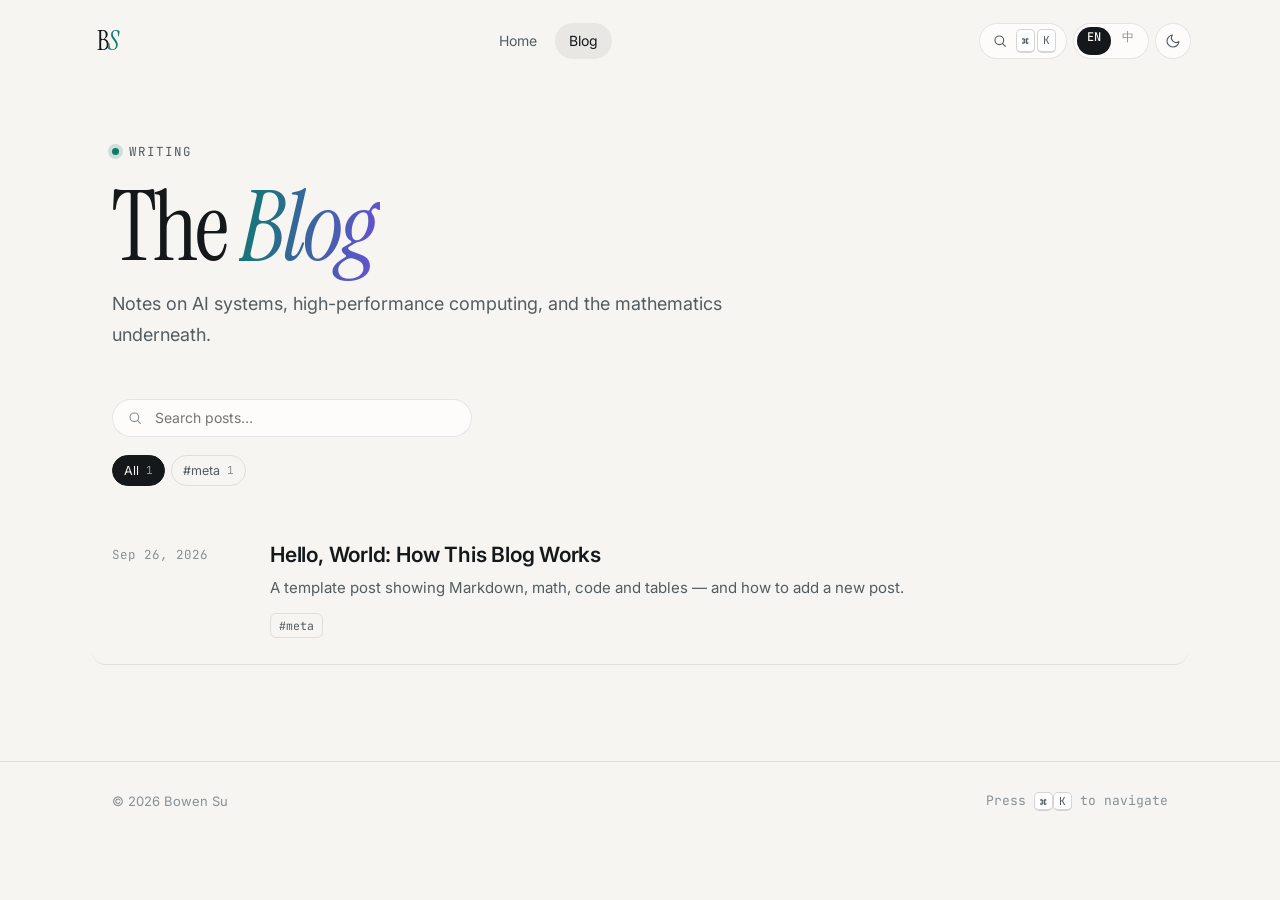
==== commit 40e569d2: "Add fluid simulation hero; remove LeetCode pages" ====
--- a/blog/index.html
+++ b/blog/index.html
@@ -33,7 +33,6 @@
     <nav class="nav-links sub" aria-label="Pages">
       <a href="../"><span class="en">Home</span><span class="zh" lang="zh-CN">主页</span></a>
       <a href="../blog/" aria-current="page"><span class="en">Blog</span><span class="zh" lang="zh-CN">博客</span></a>
-      <a href="../leetcode/"><span class="en">LeetCode</span><span class="zh" lang="zh-CN">刷题</span></a>
     </nav>
     <div class="nav-actions">
       <button class="kbd-btn" id="palette-open" type="button" aria-label="Open command menu">
--- a/style.css
+++ b/style.css
@@ -598,12 +598,9 @@
 }
 
 /* =========================================================
-   Blog + LeetCode — extra tokens
+   Blog — extra tokens
    ========================================================= */
 :root {
-  --easy: #1baf7a;
-  --medium: #eda100;
-  --hard: #e34948;
   --code-bg: #efede7;
   --tok-kw: #6a4fd6;
   --tok-str: #0d7a6c;
@@ -613,9 +610,6 @@
 }
 @media (prefers-color-scheme: dark) {
   :root:not([data-theme="light"]) {
-    --easy: #199e70;
-    --medium: #c98500;
-    --hard: #e34948;
     --code-bg: #111517;
     --tok-kw: #c4b5fd;
     --tok-str: #6ee7cf;
@@ -625,9 +619,6 @@
   }
 }
 :root[data-theme="dark"] {
-  --easy: #199e70;
-  --medium: #c98500;
-  --hard: #e34948;
   --code-bg: #111517;
   --tok-kw: #c4b5fd;
   --tok-str: #6ee7cf;
@@ -639,7 +630,7 @@
 .nav-links a[aria-current="page"] { color: var(--text); background: rgba(var(--ink-rgb), .06); }
 
 /* =========================================================
-   Sub-pages (blog, leetcode)
+   Sub-pages (blog)
    ========================================================= */
 .page { padding: 136px 0 96px; min-height: 80vh; }
 .page-head { margin-bottom: 48px; }
@@ -780,72 +771,10 @@
 .hljs-built_in, .hljs-type, .hljs-params .hljs-type { color: var(--tok-fn); }
 .hljs-comment, .hljs-quote, .hljs-meta { color: var(--tok-com); font-style: italic; }
 .hljs-attr, .hljs-attribute, .hljs-property { color: var(--tok-num); }
-.hljs-deletion { color: var(--hard); }
-
-/* ---------- LeetCode ---------- */
-.lc-stats { display: grid; grid-template-columns: minmax(0, 1fr) minmax(0, 2fr); gap: 18px; margin-bottom: 56px; }
-.hero-num { font-family: var(--serif); font-size: 76px; line-height: 1; letter-spacing: -0.02em; }
-.hero-num small { font-family: var(--sans); font-size: 14px; color: var(--muted); letter-spacing: 0; margin-left: 10px; }
-.diff-bar { display: flex; gap: 2px; height: 10px; margin: 22px 0 16px; }
-.diff-bar span { min-width: 4px; border-radius: 1px; cursor: default; transition: filter .15s; }
-.diff-bar span:first-child { border-top-left-radius: 4px; border-bottom-left-radius: 4px; }
-.diff-bar span:last-child { border-top-right-radius: 4px; border-bottom-right-radius: 4px; }
-.diff-bar span:hover { filter: brightness(1.12); }
-.diff-bar.empty { background: rgba(var(--ink-rgb), .07); border-radius: 4px; }
-.diff-legend { list-style: none; margin: 0; padding: 0; display: flex; flex-wrap: wrap; gap: 6px 18px; font-size: 13.5px; }
-.diff-legend li { display: inline-flex; align-items: center; gap: 7px; color: var(--muted); }
-.diff-legend b { color: var(--text); font-weight: 600; font-variant-numeric: tabular-nums; }
-.ddot { width: 8px; height: 8px; border-radius: 50%; flex-shrink: 0; display: inline-block; }
-.ddot.Easy, .diff-bar .Easy { background: var(--easy); }
-.ddot.Medium, .diff-bar .Medium { background: var(--medium); }
-.ddot.Hard, .diff-bar .Hard { background: var(--hard); }
-.streaks { display: flex; gap: 28px; margin-top: 26px; padding-top: 18px; border-top: 1px dashed var(--line); }
-.streaks div { display: flex; flex-direction: column; }
-.streaks b { font-family: var(--serif); font-weight: 400; font-size: 30px; line-height: 1.1; }
-.streaks span { font-size: 12.5px; color: var(--faint); }
-
-.heat-head { display: flex; justify-content: space-between; align-items: baseline; gap: 12px; margin-bottom: 14px; }
-.heat-head .card-label { margin: 0; }
-.heat-head .muted-note { font-size: 12.5px; color: var(--faint); }
-.heatmap { position: relative; }
-.heatmap svg { display: block; overflow: visible; }
-.heatmap text { font-family: var(--mono); font-size: 10px; fill: var(--faint); stroke: none; }
-.heatmap rect.cell { stroke: none; }
-.heatmap rect.cell:hover { stroke: var(--text); stroke-width: 1.5; }
-.heat-legend { display: flex; align-items: center; justify-content: flex-end; gap: 4px; margin-top: 12px; font-size: 11.5px; color: var(--faint); }
-.heat-legend i { width: 11px; height: 11px; border-radius: 2px; display: inline-block; }
-.heat-legend span { margin: 0 4px; }
-
-.viz-tip {
-  position: fixed; z-index: 90; pointer-events: none;
-  background: var(--surface-solid); color: var(--text); border: 1px solid var(--line-strong);
-  box-shadow: var(--shadow); border-radius: 8px; padding: 6px 10px;
-  font-size: 12.5px; line-height: 1.45; white-space: nowrap;
-  opacity: 0; transform: translate(-50%, calc(-100% - 10px)); transition: opacity .12s;
-}
-.viz-tip.show { opacity: 1; }
-.viz-tip b { font-weight: 600; }
-.viz-tip small { color: var(--faint); font-family: var(--mono); }
-
-.lc-list { list-style: none; margin: 0; padding: 0; border-top: 1px solid var(--line); }
-.lc-row a {
-  display: grid; grid-template-columns: 64px minmax(0, 1fr) auto 92px 96px; gap: 18px; align-items: center;
-  padding: 15px 16px; margin: 0 -16px; border-radius: 12px; border-bottom: 1px solid var(--line);
-  transition: background .2s;
-}
-.lc-row a:hover { background: rgba(var(--ink-rgb), .03); }
-.lc-id { font-family: var(--mono); font-size: 13px; color: var(--faint); }
-.lc-title { font-weight: 600; font-size: 15.5px; overflow: hidden; text-overflow: ellipsis; white-space: nowrap; transition: color .2s; }
-.lc-row a:hover .lc-title { color: var(--accent); }
-.lc-row .mini-tags { flex-wrap: nowrap; overflow: hidden; justify-content: flex-end; }
-.lc-diff { display: inline-flex; align-items: center; gap: 7px; font-size: 13px; color: var(--muted); }
-.lc-date { font-family: var(--mono); font-size: 12px; color: var(--faint); text-align: right; }
-.lc-links { display: flex; flex-wrap: wrap; gap: 10px; margin-top: 22px; }
-.lc-links .btn { height: 38px; padding: 0 16px; font-size: 13.5px; }
-.lc-links .btn svg { width: 15px; height: 15px; }
+.hljs-deletion { color: #e34948; }
 
 /* ---------- Home preview section ---------- */
-.notes-grid { display: grid; grid-template-columns: minmax(0, 1.3fr) minmax(0, 1fr); gap: 18px; }
+.notes-grid { display: grid; grid-template-columns: minmax(0, 1fr); gap: 18px; }
 .notes-grid .card { display: flex; flex-direction: column; }
 .note-list { list-style: none; margin: 0 0 18px; padding: 0; }
 .note-list li a { display: flex; justify-content: space-between; align-items: baseline; gap: 16px; padding: 12px 0; border-top: 1px dashed var(--line); }
@@ -856,29 +785,23 @@
 .more-link { margin-top: auto; display: inline-flex; align-items: center; gap: 6px; font-size: 14px; color: var(--accent); font-weight: 500; }
 .more-link svg { width: 15px; height: 15px; transition: transform .2s; }
 .more-link:hover svg { transform: translateX(3px); }
-.lc-mini .hero-num { font-size: 60px; }
 
 @media (max-width: 980px) {
   .article-layout { grid-template-columns: minmax(0, 1fr); }
   .toc-side { display: none; }
-  .lc-stats, .notes-grid { grid-template-columns: minmax(0, 1fr); }
   .nav-links.sub { display: flex; }
 }
 @media (max-width: 640px) {
   .page { padding: 112px 0 72px; }
   .nav-links.sub a { padding: 6px 9px; font-size: 13.5px; }
   .post-item a { grid-template-columns: minmax(0, 1fr); gap: 6px; padding: 20px 16px; margin: 0 -16px; }
-  .lc-row a { grid-template-columns: 48px minmax(0, 1fr) auto; gap: 10px 12px; }
-  .lc-row .mini-tags, .lc-row .lc-date { display: none; }
   .prose { font-size: 16px; }
   .pager { grid-template-columns: minmax(0, 1fr); }
   .pager .next { grid-column: 1; }
-  .hero-num { font-size: 60px; }
   .search { max-width: none; }
 }
 
 .nav-links a { white-space: nowrap; }
-.note-list .ddot { margin-right: 6px; vertical-align: 1px; }
 @media (max-width: 640px) {
   /* sub-pages show their links on phones; the ⌘K button makes room for them */
   .nav-links.sub ~ .nav-actions .kbd-btn { display: none; }
@@ -886,3 +809,20 @@
 }
 .code-block pre, .prose code { font-variant-ligatures: none; font-feature-settings: "liga" 0, "calt" 0; }
 @media (max-width: 640px) { .footer .wrap > .mono { display: none; } }
+
+/* ---------- Hero fluid simulation ---------- */
+#fluid {
+  position: absolute; inset: 0; width: 100%; height: 100%; z-index: -1;
+  display: none; touch-action: pan-y;
+  -webkit-mask-image: linear-gradient(90deg, rgba(0,0,0,.18) 10%, #000 55%);
+  mask-image: linear-gradient(90deg, rgba(0,0,0,.18) 10%, #000 55%);
+}
+.hero.fluid-on #fluid { display: block; }
+.hero.fluid-on #net, .hero.fluid-on .cap-net { display: none; }
+.hero:not(.fluid-on) .cap-fluid { display: none; }
+@media (max-width: 980px) {
+  #fluid {
+    -webkit-mask-image: linear-gradient(180deg, #000 0%, rgba(0,0,0,.35) 55%, rgba(0,0,0,.15) 100%);
+    mask-image: linear-gradient(180deg, #000 0%, rgba(0,0,0,.35) 55%, rgba(0,0,0,.15) 100%);
+  }
+}
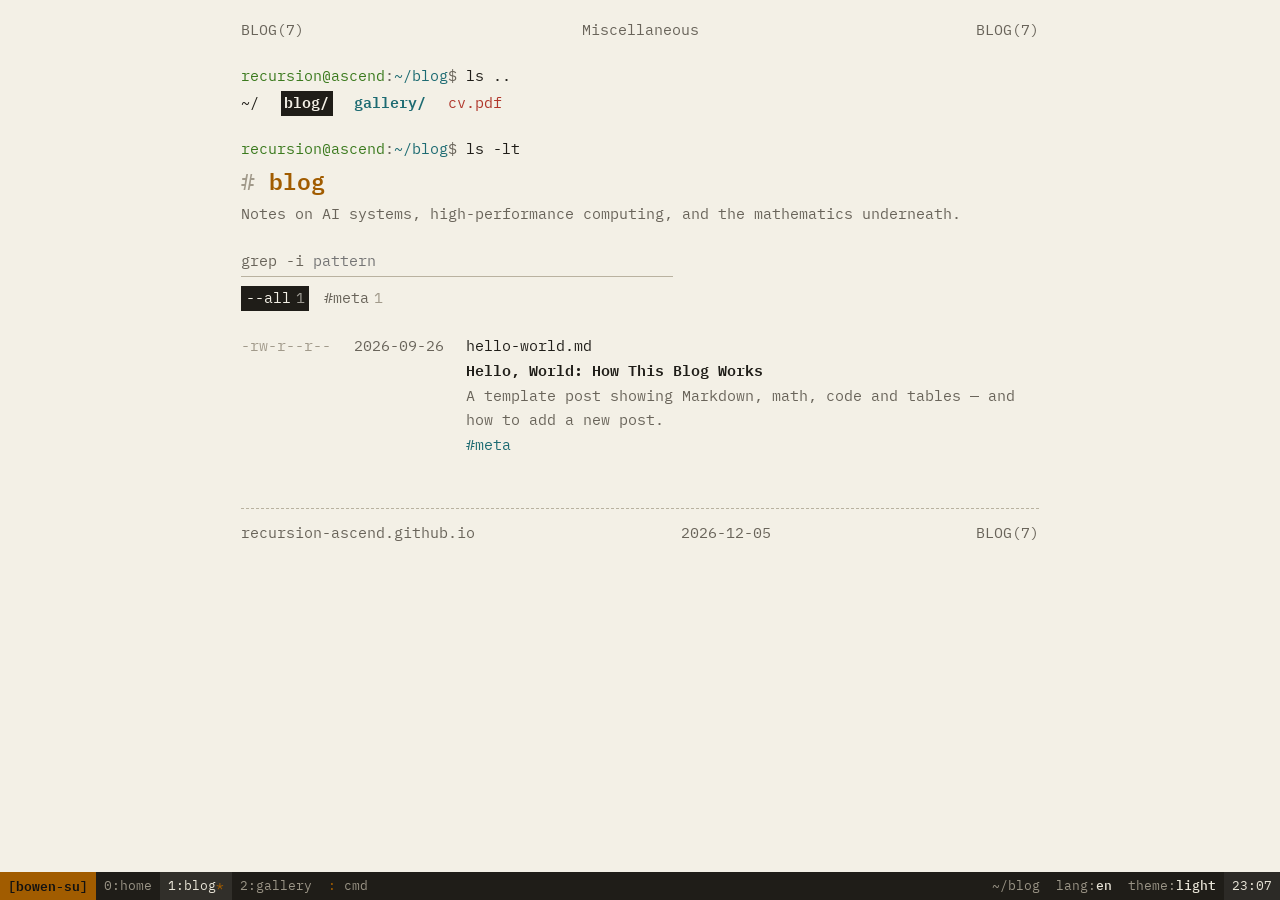
==== commit b4d03421: "Terminal redesign + visitor globe" ====
--- a/blog/index.html
+++ b/blog/index.html
@@ -1,19 +1,18 @@
 <!DOCTYPE html>
-<html lang="en" data-lang="en" data-root="../" data-title-en="Blog — Bowen Su" data-title-zh="博客 — Bowen Su">
+<html lang="en" data-lang="en" data-root="../" data-page="blog" data-title-en="blog(7) — Bowen Su" data-title-zh="博客 — Bowen Su">
 <head>
   <meta charset="utf-8">
   <meta name="viewport" content="width=device-width, initial-scale=1">
-  <title>Blog — Bowen Su</title>
+  <title>blog(7) — Bowen Su</title>
   <meta name="description" content="Notes on AI systems, HPC and mathematics by Bowen Su.">
-  <link rel="icon" href="data:image/svg+xml,<svg xmlns='http://www.w3.org/2000/svg' viewBox='0 0 64 64'><rect width='64' height='64' rx='16' fill='%230a0c0d'/><text x='50%25' y='56%25' text-anchor='middle' dominant-baseline='middle' font-family='Georgia,serif' font-style='italic' font-size='32' fill='%234fd1b9'>BS</text></svg>">
+  <link rel="icon" href="data:image/svg+xml,<svg xmlns='http://www.w3.org/2000/svg' viewBox='0 0 64 64'><rect width='64' height='64' fill='%230f0f0d'/><text x='8' y='44' font-family='monospace' font-size='34' fill='%23f2a93b'>$_</text></svg>">
   <link rel="preconnect" href="https://fonts.googleapis.com">
   <link rel="preconnect" href="https://fonts.gstatic.com" crossorigin>
-  <link href="https://fonts.googleapis.com/css2?family=Instrument+Serif:ital@0;1&family=Inter:wght@400;500;600&family=JetBrains+Mono:wght@400;500&display=swap" rel="stylesheet">
+  <link href="https://fonts.googleapis.com/css2?family=IBM+Plex+Mono:ital,wght@0,400;0,500;0,600;1,400&display=swap" rel="stylesheet">
   <link rel="stylesheet" href="../style.css">
   <script>
     (function () {
       var d = document.documentElement;
-      d.classList.add("js");
       try {
         var t = localStorage.getItem("theme");
         if (t === "light" || t === "dark") d.setAttribute("data-theme", t);
@@ -26,73 +25,63 @@
   </script>
 </head>
 <body>
-  <div class="progress" aria-hidden="true"></div>
+<div class="term">
 
-  <header class="nav" id="nav">
-    <a class="brand" href="../" aria-label="Home"><span>B</span><i>S</i></a>
-    <nav class="nav-links sub" aria-label="Pages">
-      <a href="../"><span class="en">Home</span><span class="zh" lang="zh-CN">主页</span></a>
-      <a href="../blog/" aria-current="page"><span class="en">Blog</span><span class="zh" lang="zh-CN">博客</span></a>
-    </nav>
-    <div class="nav-actions">
-      <button class="kbd-btn" id="palette-open" type="button" aria-label="Open command menu">
-        <svg viewBox="0 0 24 24" aria-hidden="true"><circle cx="11" cy="11" r="6.5"/><path d="m20 20-4.2-4.2"/></svg>
-        <span class="kbd-hint"><kbd>⌘</kbd><kbd>K</kbd></span>
-      </button>
-      <button class="lang-switch" id="lang-toggle" type="button" aria-label="Switch language / 切换语言">
-        <span class="opt opt-en">EN</span><span class="opt opt-zh">中</span><span class="thumb" aria-hidden="true"></span>
-      </button>
-      <button class="icon-btn" id="theme-toggle" type="button" aria-label="Toggle dark mode">
-        <svg class="icon-moon" viewBox="0 0 24 24" aria-hidden="true"><path d="M21 12.8A9 9 0 1 1 11.2 3a7 7 0 0 0 9.8 9.8z"/></svg>
-        <svg class="icon-sun" viewBox="0 0 24 24" aria-hidden="true"><circle cx="12" cy="12" r="4.5"/><path d="M12 1.5v3M12 19.5v3M4.2 4.2l2.1 2.1M17.7 17.7l2.1 2.1M1.5 12h3M19.5 12h3M4.2 19.8l2.1-2.1M17.7 6.3l2.1-2.1"/></svg>
-      </button>
-    </div>
+  <header class="man-head">
+    <span>BLOG(7)</span>
+    <span class="mh-mid"><span class="en">Miscellaneous</span><span class="zh" lang="zh-CN">杂项</span></span>
+    <span>BLOG(7)</span>
   </header>
 
-  <main class="page">
-    <div class="wrap">
-      <header class="page-head">
-        <p class="eyebrow mono"><span class="dot"></span><span class="en">Writing</span><span class="zh" lang="zh-CN">写作</span></p>
-        <h1 class="page-title"><span class="en">The <em>Blog</em></span><span class="zh" lang="zh-CN"><em>博客</em></span></h1>
-        <p class="page-sub">
-          <span class="en">Notes on AI systems, high-performance computing, and the mathematics underneath.</span>
-          <span class="zh" lang="zh-CN">关于 AI 系统、高性能计算，以及背后那些数学的笔记。</span>
-        </p>
-      </header>
-      <div class="toolbar">
-        <label class="search"><svg viewBox="0 0 24 24" aria-hidden="true"><circle cx="11" cy="11" r="6.5"/><path d="m20 20-4.2-4.2"/></svg><input id="q" type="search" autocomplete="off" aria-label="Search posts"></label>
-      </div>
-      <div class="tag-row" id="tags"></div>
-      <ul class="post-list" id="post-list"></ul>
-      <p class="state-msg" id="state" hidden></p>
+  <p class="prompt-line"><span class="ps1"><span class="u">recursion@ascend</span><span class="d">:</span><span class="p">~/blog</span><span class="d">$</span></span> ls ..</p>
+  <nav class="ls" aria-label="Site">
+    <a href="../">~/</a>
+    <a class="dir cur" href="../blog/">blog/</a>
+    <a class="dir" href="../gallery/">gallery/</a>
+    <a class="doc" href="../cv.pdf">cv.pdf</a>
+  </nav>
+
+  <main>
+    <p class="prompt-line"><span class="ps1"><span class="u">recursion@ascend</span><span class="d">:</span><span class="p">~/blog</span><span class="d">$</span></span> ls -lt</p>
+    <h1 class="page-title">blog</h1>
+    <p class="page-sub"><span class="en">Notes on AI systems, high-performance computing, and the mathematics underneath.</span><span class="zh" lang="zh-CN">关于 AI 系统、高性能计算，以及背后那些数学的笔记。</span></p>
+    <div class="toolbar">
+      <label class="search"><span class="pfx">grep -i</span><input id="q" type="search" autocomplete="off" aria-label="Search posts"></label>
     </div>
+    <div class="tag-row" id="tags"></div>
+    <ul class="post-list" id="post-list"></ul>
+    <p class="state-msg" id="state" hidden></p>
   </main>
 
-  <footer class="footer">
-    <div class="wrap">
-      <span>© <span id="year">2026</span> Bowen Su</span>
-      <span class="mono">
-        <span class="en">Press <kbd>⌘</kbd><kbd>K</kbd> to navigate</span>
-        <span class="zh" lang="zh-CN">按 <kbd>⌘</kbd><kbd>K</kbd> 快速导航</span>
-      </span>
-    </div>
+  <footer class="man-foot">
+    <span>recursion-ascend.github.io</span>
+    <span id="updated"></span>
+    <span>BLOG(7)</span>
   </footer>
+</div>
 
-  <div class="palette" id="palette" role="dialog" aria-modal="true" aria-label="Command menu" hidden>
-    <div class="palette-backdrop" data-close></div>
-    <div class="palette-panel">
-      <div class="palette-input">
-        <svg viewBox="0 0 24 24" aria-hidden="true"><circle cx="11" cy="11" r="6.5"/><path d="m20 20-4.2-4.2"/></svg>
-        <input id="palette-q" type="text" autocomplete="off" spellcheck="false" aria-label="Search">
-        <kbd class="mono">esc</kbd>
-      </div>
-      <ul class="palette-list" id="palette-list" role="listbox"></ul>
-    </div>
-  </div>
+<div class="statusbar" id="statusbar">
+  <span class="sb-session">[bowen-su]</span>
+  <nav class="sb-windows" aria-label="Pages">
+    <a class="win" data-win="home" href="../">0:home</a>
+    <a class="win" data-win="blog" href="../blog/">1:blog</a>
+    <a class="win" data-win="gallery" href="../gallery/">2:gallery</a>
+  </nav>
+  <button class="sb-cmd" type="button" id="cmd-open"><kbd>:</kbd><span class="hint"><span class="en"> cmd</span><span class="zh" lang="zh-CN"> 命令</span></span></button>
+  <span class="sb-spacer"></span>
+  <span class="sb-item sb-section">~/blog</span>
+  <button class="sb-btn" type="button" data-toggle-lang><span class="lbl">lang:</span><b class="en">en</b><b class="zh">中</b></button>
+  <button class="sb-btn" type="button" data-toggle-theme><span class="lbl">theme:</span><b id="sb-theme">dark</b></button>
+  <span class="sb-clock" id="sb-clock"></span>
+</div>
 
-  <div class="toast mono" id="toast" role="status" aria-live="polite"></div>
+<div class="cmd" id="cmd" role="dialog" aria-label="Command line" hidden>
+  <ul class="cmd-list" id="cmd-list" role="listbox"></ul>
+  <label class="cmd-line"><span>:</span><input id="cmd-input" type="text" autocomplete="off" spellcheck="false" aria-label="Command"></label>
+</div>
+<div class="toast" id="toast" role="status" aria-live="polite"></div>
 
-  <script src="../main.js"></script>
-  <script src="../assets/blog.js"></script>
+<script src="../main.js"></script>
+<script src="../assets/blog.js"></script>
 </body>
 </html>
--- a/style.css
+++ b/style.css
@@ -1,828 +1,476 @@
 /* =========================================================
-   Tokens
+   bowen-su(1) — a man page, rendered in a terminal.
+   One monospace face, ANSI-ish colours, no gradients.
    ========================================================= */
+
 :root {
-  --bg: #f6f5f1;
-  --bg-2: #eeece6;
-  --surface: rgba(255, 255, 255, 0.72);
-  --surface-solid: #ffffff;
-  --text: #14181a;
-  --muted: #535c61;
-  --faint: #879095;
-  --line: rgba(20, 24, 26, 0.10);
-  --line-strong: rgba(20, 24, 26, 0.18);
-  --accent: #0d7a6c;
-  --accent-2: #6a4fd6;
-  --accent-soft: rgba(13, 122, 108, 0.10);
-  --ink-rgb: 20, 24, 26;
-  --accent-rgb: 13, 122, 108;
-  --accent2-rgb: 106, 79, 214;
-  --shadow: 0 1px 2px rgba(0,0,0,.04), 0 12px 32px -12px rgba(0,0,0,.12);
-
-  --serif: "Instrument Serif", "Songti SC", "STSong", Georgia, serif;
-  --sans: "Inter", -apple-system, BlinkMacSystemFont, "Segoe UI", "PingFang SC", "Hiragino Sans GB", "Microsoft YaHei", sans-serif;
-  --mono: "JetBrains Mono", ui-monospace, SFMono-Regular, Menlo, "PingFang SC", monospace;
-
-  --radius: 16px;
-  --wrap: 1120px;
+  /* printed man page */
+  --bg: #f3f0e6;
+  --bg-2: #e9e5d8;
+  --fg: #1f1d18;
+  --dim: #69645a;
+  --faint: #a19a8b;
+  --line: #d6d0c0;
+  --line-strong: #b9b2a0;
+  --amber: #a15c00;
+  --amber-rgb: 161, 92, 0;
+  --green: #3b7a1e;
+  --cyan: #1d6b72;
+  --red: #b0372b;
+  --bar-bg: #1f1d18;
+  --bar-fg: #e9e5d8;
+  --bar-dim: #9a9486;
+  --code-bg: #ebe7da;
+
+  --mono: "IBM Plex Mono", ui-monospace, "SF Mono", Menlo, Consolas, "PingFang SC", "Hiragino Sans GB", "Noto Sans CJK SC", "Microsoft YaHei", monospace;
+  --indent: 7ch;
   color-scheme: light;
 }
 
 @media (prefers-color-scheme: dark) {
   :root:not([data-theme="light"]) {
-    --bg: #0a0c0d;
-    --bg-2: #101315;
-    --surface: rgba(20, 24, 26, 0.66);
-    --surface-solid: #14181a;
-    --text: #eceff0;
-    --muted: #9ba5a9;
-    --faint: #69737a;
-    --line: rgba(255, 255, 255, 0.08);
-    --line-strong: rgba(255, 255, 255, 0.16);
-    --accent: #4fd1b9;
-    --accent-2: #a78bfa;
-    --accent-soft: rgba(79, 209, 185, 0.10);
-    --ink-rgb: 236, 239, 240;
-    --accent-rgb: 79, 209, 185;
-    --accent2-rgb: 167, 139, 250;
-    --shadow: 0 1px 2px rgba(0,0,0,.3), 0 16px 40px -16px rgba(0,0,0,.6);
+    --bg: #0f0f0d;
+    --bg-2: #171713;
+    --fg: #d9d4c7;
+    --dim: #8e897b;
+    --faint: #5d594f;
+    --line: #28271f;
+    --line-strong: #3d3b31;
+    --amber: #f2a93b;
+    --amber-rgb: 242, 169, 59;
+    --green: #93bf5f;
+    --cyan: #71b5ba;
+    --red: #e0685c;
+    --bar-bg: #1d1c17;
+    --bar-fg: #d9d4c7;
+    --bar-dim: #7c776a;
+    --code-bg: #151511;
     color-scheme: dark;
   }
 }
-
 :root[data-theme="dark"] {
-  --bg: #0a0c0d;
-  --bg-2: #101315;
-  --surface: rgba(20, 24, 26, 0.66);
-  --surface-solid: #14181a;
-  --text: #eceff0;
-  --muted: #9ba5a9;
-  --faint: #69737a;
-  --line: rgba(255, 255, 255, 0.08);
-  --line-strong: rgba(255, 255, 255, 0.16);
-  --accent: #4fd1b9;
-  --accent-2: #a78bfa;
-  --accent-soft: rgba(79, 209, 185, 0.10);
-  --ink-rgb: 236, 239, 240;
-  --accent-rgb: 79, 209, 185;
-  --accent2-rgb: 167, 139, 250;
-  --shadow: 0 1px 2px rgba(0,0,0,.3), 0 16px 40px -16px rgba(0,0,0,.6);
+  --bg: #0f0f0d;
+  --bg-2: #171713;
+  --fg: #d9d4c7;
+  --dim: #8e897b;
+  --faint: #5d594f;
+  --line: #28271f;
+  --line-strong: #3d3b31;
+  --amber: #f2a93b;
+  --amber-rgb: 242, 169, 59;
+  --green: #93bf5f;
+  --cyan: #71b5ba;
+  --red: #e0685c;
+  --bar-bg: #1d1c17;
+  --bar-fg: #d9d4c7;
+  --bar-dim: #7c776a;
+  --code-bg: #151511;
   color-scheme: dark;
 }
 
-/* =========================================================
-   Language switching
-   ========================================================= */
+/* ---------- language ---------- */
 html[data-lang="zh"] .en { display: none !important; }
 html:not([data-lang="zh"]) .zh { display: none !important; }
 
-/* =========================================================
-   Base
-   ========================================================= */
+/* ---------- base ---------- */
 * { box-sizing: border-box; }
-html { scroll-behavior: smooth; scroll-padding-top: 80px; }
+html { scroll-padding-top: 16px; -webkit-text-size-adjust: 100%; }
 body {
   margin: 0;
   background: var(--bg);
-  color: var(--text);
-  font-family: var(--sans);
-  font-size: 16px;
-  line-height: 1.7;
+  color: var(--fg);
+  font-family: var(--mono);
+  font-size: 15px;
+  line-height: 1.65;
+  padding-bottom: 34px; /* status bar */
   -webkit-font-smoothing: antialiased;
-  overflow-x: hidden;
-}
-html[data-lang="zh"] body { line-height: 1.85; }
-a { color: inherit; text-decoration: none; }
-button { font: inherit; color: inherit; }
-::selection { background: rgba(var(--accent-rgb), .25); }
-.mono { font-family: var(--mono); }
-kbd {
-  font-family: var(--mono);
-  font-size: 11px;
-  padding: 1px 5px;
-  border: 1px solid var(--line-strong);
-  border-bottom-width: 2px;
-  border-radius: 5px;
-  color: var(--muted);
-  background: var(--surface-solid);
-}
-svg { fill: none; stroke: currentColor; stroke-width: 1.7; stroke-linecap: round; stroke-linejoin: round; }
-
-.wrap { max-width: var(--wrap); margin: 0 auto; padding: 0 32px; }
-
-/* Scroll progress */
-.progress {
-  position: fixed; inset: 0 0 auto 0; height: 2px; z-index: 60;
-  background: linear-gradient(90deg, var(--accent), var(--accent-2));
-  transform-origin: 0 50%; transform: scaleX(0);
-}
+}
+html[data-lang="zh"] body { line-height: 1.8; }
+a { color: inherit; text-decoration: underline; text-decoration-color: var(--line-strong); text-underline-offset: 3px; }
+a:hover { color: var(--amber); text-decoration-color: currentColor; }
+::selection { background: var(--amber); color: var(--bg); }
+button { font: inherit; color: inherit; background: none; border: 0; padding: 0; cursor: pointer; }
+:focus-visible { outline: 1px dashed var(--amber); outline-offset: 2px; }
+b, strong { font-weight: 600; }
+p { margin: 0 0 1em; }
+
+.term { max-width: 94ch; margin: 0 auto; padding: 18px 24px 48px; }
+
+.dim { color: var(--dim); }
+.faint { color: var(--faint); }
+.amber { color: var(--amber); }
+.green { color: var(--green); }
+.cyan { color: var(--cyan); }
+
+/* ---------- man header / footer ---------- */
+.man-head, .man-foot {
+  display: flex; justify-content: space-between; gap: 2ch;
+  color: var(--dim); white-space: nowrap;
+}
+.man-foot { margin-top: 3em; padding-top: .8em; border-top: 1px dashed var(--line-strong); }
+
+/* ---------- prompt + ls navigation ---------- */
+.prompt-line { margin: 1.4em 0 .15em; white-space: nowrap; overflow: hidden; text-overflow: ellipsis; }
+.ps1 .u { color: var(--green); }
+.ps1 .p { color: var(--cyan); }
+.ps1 .d { color: var(--dim); }
+.cursor { display: inline-block; width: .6em; height: 1.1em; vertical-align: -.2em; background: var(--fg); margin-left: .15em; animation: blink 1.1s steps(1) infinite; }
+@keyframes blink { 50% { opacity: 0; } }
+
+.ls { display: flex; flex-wrap: wrap; gap: 0 2.4ch; margin: 0 0 .4em; }
+.ls a { text-decoration: none; }
+.ls a:hover { text-decoration: underline; }
+.ls .dir { color: var(--cyan); font-weight: 600; }
+.ls .doc { color: var(--red); }
+.ls .cur { background: var(--fg); color: var(--bg); padding: 0 .4ch; }
+
+/* ---------- man sections ---------- */
+.sh {
+  font-size: 1em; font-weight: 600; color: var(--amber);
+  margin: 2.2em 0 .5em; letter-spacing: .02em;
+}
+.sh .gloss { color: var(--dim); font-weight: 400; margin-left: 1.5ch; letter-spacing: 0; }
+.in { padding-left: var(--indent); }
+.in > :last-child { margin-bottom: 0; }
+
+.synopsis .syn-cmd { font-weight: 600; }
+.synopsis .grp { white-space: nowrap; }
+.synopsis .opt { color: var(--dim); }
+.synopsis button { color: var(--fg); text-decoration: underline dotted var(--line-strong); text-underline-offset: 3px; }
+.synopsis button:hover { color: var(--amber); }
+.synopsis button[aria-pressed="true"] { color: var(--amber); font-weight: 600; text-decoration: none; }
+
+/* option lists (OPTIONS / HISTORY) */
+.opts { margin: 0; }
+.opts dt { font-weight: 600; margin-top: .9em; }
+.opts dt:first-child { margin-top: 0; }
+.opts dt .arg { color: var(--dim); font-weight: 400; }
+.opts dd { margin: 0 0 0 6ch; }
+.opts dd p { margin: 0; }
+.opts .meta { color: var(--dim); }
+.opts .meta a { color: var(--cyan); }
+
+/* ---------- ring all-reduce TUI panel ---------- */
+.panel {
+  position: relative; border: 1px solid var(--line-strong); padding: 1.2em 2ch .9em; margin: 1.1em 0 .4em;
+  font-size: 14px; line-height: 1.55; background: var(--bg);
+}
+.panel-title {
+  position: absolute; top: -.8em; left: 1.5ch; padding: 0 1ch; background: var(--bg); color: var(--amber); white-space: nowrap;
+}
+.panel-status { display: flex; justify-content: space-between; gap: 2ch; flex-wrap: wrap; margin-bottom: .7em; color: var(--dim); }
+.panel-status b { color: var(--fg); font-weight: 600; }
+.phase-rs { color: var(--cyan); }
+.phase-ag { color: var(--green); }
+.ring-grid { display: grid; grid-template-columns: 4ch auto 1fr; column-gap: 1.5ch; row-gap: 3px; align-items: center; }
+.ring-grid .hdr { color: var(--faint); }
+.ring-grid .rk { color: var(--dim); }
+.buf { display: flex; gap: 3px; }
+.cell {
+  width: 2.6ch; height: 1.45em; display: inline-grid; place-items: center;
+  font-size: 12.5px; font-variant-numeric: tabular-nums;
+  background: rgba(var(--amber-rgb), var(--a, .1)); color: var(--fg);
+  transition: background .25s, color .25s;
+}
+.cell.full { background: var(--amber); color: var(--bg); font-weight: 600; }
+.cell.tx { outline: 1px solid var(--fg); outline-offset: 1px; }
+.cell.rx { animation: rx .5s ease; }
+@keyframes rx { from { background: var(--fg); color: var(--bg); } }
+.hdr.buf span { width: 2.6ch; text-align: center; font-size: 12px; }
+.tx-note { color: var(--dim); white-space: nowrap; }
+.tx-note .arrow { color: var(--amber); }
+.panel-foot { margin-top: .8em; color: var(--dim); }
+.panel-foot .bar { color: var(--fg); }
+.panel-foot .ok { color: var(--green); }
+.panel-ctl { display: flex; flex-wrap: wrap; gap: .4em 2ch; margin-top: .7em; }
+.tbtn { color: var(--dim); white-space: nowrap; }
+.tbtn::before { content: "["; color: var(--faint); }
+.tbtn::after { content: "]"; color: var(--faint); }
+.tbtn:hover { color: var(--amber); }
+.tbtn[aria-pressed="true"] { color: var(--amber); }
+.fig-cap { color: var(--dim); font-size: 13.5px; }
+
+/* ---------- publications ---------- */
+.flags { display: flex; flex-wrap: wrap; gap: .2em 1.6ch; margin: 0 0 1em; }
+.flag { color: var(--dim); white-space: nowrap; }
+.flag i { font-style: normal; color: var(--faint); margin-left: .6ch; }
+.flag:hover { color: var(--fg); }
+.flag.active { background: var(--fg); color: var(--bg); padding: 0 .5ch; }
+.flag.active i { color: var(--bg); opacity: .6; }
+.bib { list-style: none; margin: 0; padding: 0; }
+.bib-group { color: var(--faint); margin: 1.4em 0 .6em; }
+.bib-item { display: grid; grid-template-columns: 5ch minmax(0, 1fr); margin: 0 0 .85em; }
+.bib-item .n { color: var(--faint); }
+.bib-item .t { font-weight: 600; }
+.bib-item .au b { text-decoration: underline; text-decoration-color: var(--amber); text-underline-offset: 3px; font-weight: 400; }
+.bib-item .ve { font-style: italic; }
+.bib-item .st { color: var(--dim); }
+.bib-item .st.pub { color: var(--green); }
+.bib-item .st a { color: var(--cyan); }
+.bib-item.flash { animation: flash 1.6s ease; }
+@keyframes flash { 0%, 40% { background: rgba(var(--amber-rgb), .22); } 100% { background: transparent; } }
+.bib-item[hidden], .bib-group[hidden] { display: none; }
+
+/* ---------- log (git log --graph) ---------- */
+.log { list-style: none; margin: 0; padding: 0; }
+.log li { display: grid; grid-template-columns: 2ch 9ch minmax(0, 1fr); column-gap: 1ch; }
+.log .g { color: var(--amber); }
+.log .d { color: var(--dim); }
+.log .ref { color: var(--green); }
+.log .ty { color: var(--cyan); }
+
+/* ---------- tables (experience / teaching) ---------- */
+.tbl { display: grid; grid-template-columns: max-content max-content minmax(0, 1fr); column-gap: 3ch; row-gap: .25em; }
+.tbl .th { color: var(--faint); text-transform: uppercase; font-size: 13px; }
+.tbl .now { color: var(--green); }
+.tbl-2 { grid-template-columns: max-content minmax(0, 1fr); }
+.sub { color: var(--dim); margin: 1.2em 0 .4em; }
+.sub:first-child { margin-top: 0; }
+
+/* ---------- env / files / visitors ---------- */
+.env { margin: 0; white-space: pre-wrap; word-break: break-word; font: inherit; }
+.env .k { color: var(--cyan); }
+.env .eq { color: var(--faint); }
+.files { list-style: none; margin: 0; padding: 0; }
+.files li { display: grid; grid-template-columns: 11ch 11ch minmax(0, 1fr); column-gap: 1.5ch; }
+.files .perm { color: var(--faint); }
+.files .d { color: var(--dim); }
+.files a { text-decoration: none; }
+.files a:hover { text-decoration: underline; }
+.files .dir { color: var(--cyan); font-weight: 600; }
+.visitors-map { margin-top: .6em; width: min(100%, 280px); }
+.visitors-map:empty { display: none; }
+
+.copy { color: var(--dim); margin-left: 1ch; }
+.copy::before { content: "["; } .copy::after { content: "]"; }
+.copy:hover { color: var(--amber); }
+
+/* ---------- status bar (tmux) ---------- */
+.statusbar {
+  position: fixed; left: 0; right: 0; bottom: 0; z-index: 50;
+  height: 28px; display: flex; align-items: stretch;
+  background: var(--bar-bg); color: var(--bar-fg); font-size: 13px; line-height: 28px; white-space: nowrap;
+}
+.statusbar a { text-decoration: none; }
+.sb-session { background: var(--amber); color: #111; padding: 0 1ch; font-weight: 600; }
+.sb-windows { display: flex; }
+.sb-windows .win { padding: 0 1ch; color: var(--bar-dim); }
+.sb-windows .win:hover { color: var(--bar-fg); }
+html[data-page="home"] .win[data-win="home"],
+html[data-page="blog"] .win[data-win="blog"],
+html[data-page="gallery"] .win[data-win="gallery"] { color: var(--bar-fg); background: rgba(255,255,255,.08); }
+html[data-page="home"] .win[data-win="home"]::after,
+html[data-page="blog"] .win[data-win="blog"]::after,
+html[data-page="gallery"] .win[data-win="gallery"]::after { content: "*"; color: var(--amber); }
+.sb-spacer { flex: 1; min-width: 1ch; }
+.sb-item, .sb-btn { padding: 0 1ch; color: var(--bar-dim); }
+.sb-btn:hover { color: var(--bar-fg); }
+.sb-btn b { color: var(--bar-fg); font-weight: 500; }
+.sb-cmd { color: var(--bar-dim); padding: 0 1ch; }
+.sb-cmd:hover { color: var(--bar-fg); }
+.sb-cmd kbd { font-family: inherit; color: var(--amber); }
+.sb-clock { padding: 0 1ch; background: rgba(255,255,255,.06); color: var(--bar-fg); }
+
+/* ---------- command line ---------- */
+.cmd {
+  position: fixed; left: 0; right: 0; bottom: 0; z-index: 60;
+  background: var(--bar-bg); color: var(--bar-fg); font-size: 14px;
+  border-top: 1px solid rgba(255,255,255,.08);
+}
+.cmd[hidden] { display: none; }
+.cmd-list { list-style: none; margin: 0; padding: 4px 0; max-height: min(50vh, 340px); overflow-y: auto; }
+.cmd-item { display: grid; grid-template-columns: 24ch minmax(0, 1fr); column-gap: 2ch; padding: 1px 2ch; cursor: pointer; }
+.cmd-item .c { color: var(--bar-fg); overflow: hidden; text-overflow: ellipsis; white-space: nowrap; }
+.cmd-item .h { color: var(--bar-dim); overflow: hidden; text-overflow: ellipsis; white-space: nowrap; }
+.cmd-item[aria-selected="true"] { background: var(--amber); }
+.cmd-item[aria-selected="true"] .c, .cmd-item[aria-selected="true"] .h { color: #111; }
+.cmd-empty { padding: 1px 2ch; color: var(--bar-dim); }
+.cmd-line { display: flex; align-items: center; height: 30px; padding: 0 1ch; border-top: 1px solid rgba(255,255,255,.06); }
+.cmd-line span { color: var(--amber); margin-right: .5ch; }
+.cmd-line input { flex: 1; min-width: 0; border: 0; outline: 0; background: transparent; color: var(--bar-fg); font: inherit; caret-color: var(--amber); }
+
+.toast {
+  position: fixed; right: 1.5ch; bottom: 36px; z-index: 70; padding: 2px 1ch;
+  background: var(--fg); color: var(--bg); font-size: 13px;
+  opacity: 0; transform: translateY(6px); transition: opacity .2s, transform .2s; pointer-events: none;
+}
+.toast.show { opacity: 1; transform: none; }
 
 /* =========================================================
-   Nav
+   Sub-pages: blog, post, gallery
    ========================================================= */
-.nav {
-  position: fixed; top: 14px; left: 50%; z-index: 50;
-  transform: translateX(-50%);
-  width: min(calc(100% - 28px), var(--wrap));
-  display: flex; align-items: center; justify-content: space-between; gap: 16px;
-  padding: 8px 8px 8px 16px;
-  border: 1px solid transparent;
-  border-radius: 999px;
-  transition: background .3s, border-color .3s, box-shadow .3s;
-}
-.nav.scrolled {
-  background: var(--surface);
-  border-color: var(--line);
-  box-shadow: var(--shadow);
-  -webkit-backdrop-filter: blur(16px) saturate(1.4);
-  backdrop-filter: blur(16px) saturate(1.4);
-}
-.brand { font-family: var(--serif); font-size: 26px; line-height: 1; letter-spacing: -0.02em; }
-.brand i { color: var(--accent); }
-.nav-links { display: flex; gap: 4px; }
-.nav-links a {
-  font-size: 14px; color: var(--muted);
-  padding: 6px 14px; border-radius: 999px;
-  transition: color .2s, background .2s;
-}
-.nav-links a:hover { color: var(--text); }
-.nav-links a.active { color: var(--text); background: rgba(var(--ink-rgb), .06); }
-.nav-actions { display: flex; align-items: center; gap: 6px; }
-
-.icon-btn, .kbd-btn, .lang-switch {
-  height: 36px; border-radius: 999px;
-  border: 1px solid var(--line); background: var(--surface);
-  cursor: pointer; transition: border-color .2s, color .2s;
-}
-.icon-btn { width: 36px; display: grid; place-items: center; color: var(--muted); }
-.icon-btn:hover, .kbd-btn:hover { color: var(--text); border-color: var(--line-strong); }
-.icon-btn svg, .kbd-btn svg { width: 16px; height: 16px; }
-.kbd-btn { display: inline-flex; align-items: center; gap: 8px; padding: 0 10px 0 12px; color: var(--muted); }
-.kbd-hint { display: inline-flex; gap: 2px; }
-
-.lang-switch {
-  position: relative; display: inline-grid; grid-template-columns: 1fr 1fr;
-  padding: 3px; width: 76px;
-  font-family: var(--mono); font-size: 12px; font-weight: 500;
-}
-.lang-switch .opt { position: relative; z-index: 1; display: grid; place-items: center; color: var(--faint); transition: color .25s; }
-.lang-switch .thumb {
-  position: absolute; top: 3px; bottom: 3px; left: 3px; width: calc(50% - 3px);
-  border-radius: 999px; background: var(--text);
-  transition: transform .35s cubic-bezier(.3,1.4,.5,1);
-}
-html:not([data-lang="zh"]) .lang-switch .opt-en,
-html[data-lang="zh"] .lang-switch .opt-zh { color: var(--bg); }
-html[data-lang="zh"] .lang-switch .thumb { transform: translateX(100%); }
-
-.icon-btn .icon-sun { display: none; }
-:root[data-theme="dark"] .icon-btn .icon-sun { display: block; }
-:root[data-theme="dark"] .icon-btn .icon-moon { display: none; }
-@media (prefers-color-scheme: dark) {
-  :root:not([data-theme="light"]) .icon-btn .icon-sun { display: block; }
-  :root:not([data-theme="light"]) .icon-btn .icon-moon { display: none; }
-}
-
-/* =========================================================
-   Hero
-   ========================================================= */
-.hero {
-  position: relative;
-  min-height: 100vh; min-height: 100svh;
-  display: flex; align-items: center;
-  overflow: hidden;
-  isolation: isolate;
-}
-.hero::before {
-  /* soft color wash */
-  content: ""; position: absolute; inset: -20%; z-index: -2;
-  background:
-    radial-gradient(40% 40% at 78% 42%, rgba(var(--accent-rgb), .16), transparent 70%),
-    radial-gradient(35% 35% at 92% 80%, rgba(var(--accent2-rgb), .12), transparent 70%);
-}
-.hero::after {
-  /* fine grid */
-  content: ""; position: absolute; inset: 0; z-index: -2;
-  background-image:
-    linear-gradient(rgba(var(--ink-rgb), .04) 1px, transparent 1px),
-    linear-gradient(90deg, rgba(var(--ink-rgb), .04) 1px, transparent 1px);
-  background-size: 48px 48px;
-  -webkit-mask-image: radial-gradient(70% 70% at 70% 45%, #000 20%, transparent 75%);
-  mask-image: radial-gradient(70% 70% at 70% 45%, #000 20%, transparent 75%);
-}
-#net {
-  position: absolute; inset: 0; width: 100%; height: 100%; z-index: -1;
-  -webkit-mask-image: linear-gradient(90deg, transparent 18%, #000 58%);
-  mask-image: linear-gradient(90deg, transparent 18%, #000 58%);
-}
-.hero-inner {
-  width: 100%; max-width: var(--wrap); margin: 0 auto; padding: 120px 32px 96px;
-}
-.eyebrow {
-  display: inline-flex; align-items: center; gap: 10px;
-  font-size: 12.5px; letter-spacing: .08em; text-transform: uppercase; color: var(--muted);
-  margin: 0 0 20px;
-}
-.dot {
-  width: 7px; height: 7px; border-radius: 50%; background: var(--accent);
-  box-shadow: 0 0 0 4px rgba(var(--accent-rgb), .18);
-}
-.hero-name {
-  font-family: var(--serif); font-weight: 400;
-  font-size: clamp(72px, 13vw, 168px);
-  line-height: .9; letter-spacing: -0.035em;
-  margin: 0 0 24px;
-}
-.hero-name em {
-  font-style: italic; padding-right: .06em;
-  background: linear-gradient(100deg, var(--accent) 10%, var(--accent-2) 90%);
-  -webkit-background-clip: text; background-clip: text; color: transparent;
-}
-.hero-lede {
-  font-size: clamp(19px, 2.2vw, 24px); color: var(--text);
-  max-width: 30ch; margin: 0 0 18px; line-height: 1.45;
-}
-html[data-lang="zh"] .hero-lede { letter-spacing: .02em; }
-.hero-typed {
-  font-size: 14.5px; color: var(--muted); margin: 0 0 36px;
-  display: flex; align-items: center; flex-wrap: wrap; gap: 0 10px; min-height: 1.7em;
-}
-.hero-typed .prompt { color: var(--accent); }
-.hero-typed .arrow { color: var(--faint); }
-.typed { color: var(--text); }
-.caret {
-  display: inline-block; width: 8px; height: 1.1em; margin-left: -6px;
-  background: var(--accent); vertical-align: -2px;
-  animation: blink 1.05s steps(1) infinite;
-}
-@keyframes blink { 50% { opacity: 0; } }
-
-.hero-cta { display: flex; flex-wrap: wrap; gap: 10px; }
-.btn {
-  display: inline-flex; align-items: center; gap: 8px;
-  height: 46px; padding: 0 20px; border-radius: 999px;
-  border: 1px solid var(--line-strong); background: var(--surface);
-  font-size: 15px; font-weight: 500; cursor: pointer;
-  -webkit-backdrop-filter: blur(8px); backdrop-filter: blur(8px);
-  transition: transform .2s, border-color .2s, background .2s, box-shadow .2s;
-}
-.btn svg { width: 17px; height: 17px; }
-.btn:hover { transform: translateY(-2px); border-color: var(--text); }
-.btn-primary {
-  background: var(--text); color: var(--bg); border-color: var(--text);
-}
-.btn-primary:hover { box-shadow: 0 10px 30px -10px rgba(var(--accent-rgb), .7); }
-.btn-primary svg { transition: transform .2s; }
-.btn-primary:hover svg { transform: translateX(3px); }
-.btn-ghost { width: 46px; padding: 0; justify-content: center; }
-
-.hero-caption {
-  position: absolute; right: 32px; bottom: 28px; margin: 0;
-  font-size: 11px; letter-spacing: .04em; color: var(--faint);
-}
-.scroll-cue {
-  position: absolute; left: 50%; bottom: 26px; transform: translateX(-50%);
-  width: 22px; height: 36px; border: 1.5px solid var(--line-strong); border-radius: 12px;
-}
-.scroll-cue span {
-  position: absolute; left: 50%; top: 7px; width: 3px; height: 7px; margin-left: -1.5px;
-  border-radius: 2px; background: var(--muted);
-  animation: cue 1.8s ease-in-out infinite;
-}
-@keyframes cue { 0% { opacity: 0; transform: translateY(0); } 30% { opacity: 1; } 100% { opacity: 0; transform: translateY(12px); } }
-
-/* =========================================================
-   Sections
-   ========================================================= */
-.section { padding: 110px 0; position: relative; }
-.section + .section { border-top: 1px solid var(--line); }
-.section-title {
-  display: flex; align-items: baseline; gap: 16px;
-  font-family: var(--serif); font-weight: 400;
-  font-size: clamp(36px, 5vw, 56px); line-height: 1.05; letter-spacing: -0.02em;
-  margin: 0 0 40px;
-}
-.section-title .idx { font-size: 13px; color: var(--accent); letter-spacing: .05em; transform: translateY(-.9em); }
-
-/* Cards */
-.card {
-  position: relative;
-  background: var(--surface);
-  border: 1px solid var(--line);
-  border-radius: var(--radius);
-  padding: 28px;
-  overflow: hidden;
-}
-.spot::before {
-  content: ""; position: absolute; inset: 0; pointer-events: none;
-  background: radial-gradient(420px circle at var(--mx, -500px) var(--my, -500px), rgba(var(--accent-rgb), .12), transparent 45%);
-  opacity: 0; transition: opacity .3s;
-}
-.spot::after {
-  content: ""; position: absolute; inset: 0; pointer-events: none; border-radius: inherit; padding: 1px;
-  background: radial-gradient(300px circle at var(--mx, -500px) var(--my, -500px), rgba(var(--accent-rgb), .6), transparent 50%);
-  -webkit-mask: linear-gradient(#000 0 0) content-box, linear-gradient(#000 0 0);
-  -webkit-mask-composite: xor; mask-composite: exclude;
-  opacity: 0; transition: opacity .3s;
-}
-.spot:hover::before, .spot:hover::after { opacity: 1; }
-.card-label {
-  display: flex; align-items: center; gap: 10px;
-  font-size: 12px; font-weight: 500; letter-spacing: .08em; text-transform: uppercase;
-  color: var(--faint); margin: 0 0 18px;
-}
-
-/* About */
-.about-grid { display: grid; grid-template-columns: minmax(0, 1.35fr) minmax(0, 1fr); gap: 56px; align-items: start; }
-.bio p { font-size: 17.5px; color: var(--muted); margin: 0 0 18px; }
-.bio strong { color: var(--text); font-weight: 600; }
-.news ul { list-style: none; margin: 0; padding: 0; }
-.news li {
-  display: grid; grid-template-columns: 70px minmax(0, 1fr); gap: 14px;
-  padding: 11px 0; font-size: 14.5px; line-height: 1.55;
-  border-top: 1px dashed var(--line);
-}
-.news li:first-child { border-top: 0; padding-top: 0; }
-.news time { font-size: 12px; color: var(--accent); padding-top: 2px; }
-.pulse {
-  width: 7px; height: 7px; border-radius: 50%; background: var(--accent); position: relative;
-}
-.pulse::after {
-  content: ""; position: absolute; inset: 0; border-radius: 50%; background: var(--accent);
-  animation: ping 2s cubic-bezier(0,0,.2,1) infinite;
-}
-@keyframes ping { 75%, 100% { transform: scale(2.6); opacity: 0; } }
-
-/* Research */
-.cards-3 { display: grid; grid-template-columns: repeat(3, minmax(0, 1fr)); gap: 18px; }
-.card-icon {
-  width: 46px; height: 46px; border-radius: 12px; display: grid; place-items: center;
-  background: var(--accent-soft); color: var(--accent); margin-bottom: 22px;
-}
-.card-icon svg { width: 24px; height: 24px; }
-.cards-3 h3 { font-size: 19px; font-weight: 600; margin: 0 0 10px; line-height: 1.35; letter-spacing: -0.01em; }
-.cards-3 p { color: var(--muted); font-size: 15px; margin: 0 0 22px; }
-.tags { display: flex; flex-wrap: wrap; gap: 6px; }
-.tags span {
-  font-size: 11.5px; padding: 3px 9px; border-radius: 6px;
-  border: 1px solid var(--line); color: var(--muted);
-}
-
-/* Publications */
-.pubs-head { margin-bottom: 18px; }
-.pubs-head .section-title { margin-bottom: 24px; }
-.filters { display: flex; flex-wrap: wrap; gap: 8px; align-items: center; }
-.filters-sep { width: 1px; height: 22px; background: var(--line-strong); margin: 0 6px; }
-.chip {
-  display: inline-flex; align-items: center; gap: 7px;
-  font-size: 13.5px; padding: 6px 13px; border-radius: 999px; cursor: pointer;
-  border: 1px solid var(--line); background: transparent; color: var(--muted);
-  transition: all .2s;
-}
-.chip i { font-style: normal; font-size: 11px; color: var(--faint); }
-.chip:hover { border-color: var(--line-strong); color: var(--text); }
-.chip.active { background: var(--text); color: var(--bg); border-color: var(--text); }
+.page-title { font-size: 1.5em; font-weight: 600; color: var(--amber); margin: .2em 0 .2em; line-height: 1.35; }
+.page-title::before { content: "# "; color: var(--faint); font-weight: 400; }
+.page-sub { color: var(--dim); margin: 0 0 1.4em; }
+.state-msg { color: var(--dim); padding: 1em 0; }
+.state-msg code { color: var(--fg); }
+
+.toolbar { display: flex; flex-wrap: wrap; align-items: center; gap: .4em 2ch; margin: .6em 0 .6em; }
+.search { display: flex; align-items: center; gap: 1ch; flex: 1 1 28ch; max-width: 48ch; border-bottom: 1px solid var(--line-strong); }
+.search .pfx { color: var(--dim); white-space: nowrap; }
+.search input { flex: 1; min-width: 0; border: 0; outline: 0; background: transparent; color: var(--fg); font: inherit; padding: 2px 0; }
+.tag-row { display: flex; flex-wrap: wrap; gap: .2em 1.6ch; margin: 0 0 1.2em; }
+.chip { color: var(--dim); white-space: nowrap; }
+.chip i { font-style: normal; color: var(--faint); margin-left: .6ch; }
+.chip:hover { color: var(--fg); }
+.chip.active { background: var(--fg); color: var(--bg); padding: 0 .5ch; }
 .chip.active i { color: var(--bg); opacity: .6; }
 
-.pubs { list-style: none; padding: 0; margin: 0; }
-.pub {
-  display: grid; grid-template-columns: 150px minmax(0, 1fr); gap: 28px;
-  padding: 24px 20px; margin: 0 -20px; border-radius: 14px;
-  border-bottom: 1px solid var(--line);
-  transition: background .25s;
-}
-.pub:hover { background: rgba(var(--ink-rgb), .03); }
-.pub.flash { animation: flash 1.8s ease; }
-@keyframes flash { 0%, 40% { background: rgba(var(--accent-rgb), .16); } 100% { background: transparent; } }
-.pub-meta { display: flex; flex-direction: column; align-items: flex-start; gap: 8px; font-size: 12px; padding-top: 3px; }
-.year { color: var(--faint); }
-.venue {
-  font-weight: 500; letter-spacing: .02em;
-  color: var(--accent); background: var(--accent-soft);
-  padding: 3px 9px; border-radius: 6px;
-}
-.venue.alt { color: var(--accent-2); background: rgba(var(--accent2-rgb), .1); }
-.venue.muted { color: var(--faint); background: rgba(var(--ink-rgb), .05); }
-.pub .title {
-  font-size: 18px; font-weight: 600; line-height: 1.4; letter-spacing: -0.01em;
-  margin: 0 0 6px; transition: color .2s;
-}
-.pub:hover .title { color: var(--accent); }
-.pub .authors { margin: 0; font-size: 14.5px; color: var(--muted); }
-.pub .authors b { color: var(--text); font-weight: 600; text-decoration: underline; text-decoration-color: rgba(var(--accent-rgb), .5); text-underline-offset: 3px; }
-.pub .where { margin: 4px 0 0; font-size: 14px; color: var(--faint); font-style: italic; }
-.link { color: var(--accent); font-style: normal; font-family: var(--mono); font-size: 13px; }
-.link:hover { text-decoration: underline; text-underline-offset: 3px; }
-.pub-divider {
-  display: flex; align-items: center; gap: 14px;
-  margin: 48px 0 8px; font-size: 12px; letter-spacing: .08em; text-transform: uppercase; color: var(--faint);
-}
-.pub-divider::after { content: ""; flex: 1; height: 1px; background: var(--line); }
-.pub[hidden], .pub-divider[hidden] { display: none; }
-.empty { color: var(--faint); font-size: 14px; padding: 24px 0; }
-
-/* Experience */
-.two-col { display: grid; grid-template-columns: 1fr 1fr; gap: 56px; }
-.col-label { font-size: 12px; letter-spacing: .08em; text-transform: uppercase; color: var(--faint); font-weight: 500; margin: 0 0 22px; }
-.timeline { list-style: none; margin: 0; padding: 0; }
-.timeline li { position: relative; padding: 0 0 30px 30px; }
-.timeline li::before {
-  content: ""; position: absolute; left: 5px; top: 12px; bottom: -4px; width: 1px; background: var(--line-strong);
-}
-.timeline li:last-child::before { display: none; }
-.timeline li::after {
-  content: ""; position: absolute; left: 0; top: 6px; width: 11px; height: 11px; border-radius: 50%;
-  background: var(--bg); border: 2px solid var(--line-strong);
-}
-.timeline li.now::after { border-color: var(--accent); background: var(--accent); box-shadow: 0 0 0 5px rgba(var(--accent-rgb), .18); }
-.timeline time { display: block; font-size: 12px; color: var(--faint); margin-bottom: 2px; }
-.timeline strong { display: block; font-size: 18px; font-weight: 600; letter-spacing: -0.01em; }
-.timeline p { margin: 2px 0 0; color: var(--muted); font-size: 15px; }
-
-/* Bento */
-.bento {
-  display: grid; gap: 18px;
-  grid-template-columns: repeat(6, minmax(0, 1fr));
-  grid-template-areas:
-    "teach teach teach teach award award"
-    "skills skills skills skills skills skills";
-}
-.b-teach { grid-area: teach; }
-.b-award { grid-area: award; }
-.b-skills { grid-area: skills; }
-.rows { list-style: none; margin: 0; padding: 0; }
-.rows li {
-  display: flex; justify-content: space-between; align-items: baseline; gap: 18px;
-  padding: 12px 0; border-top: 1px dashed var(--line); font-size: 15px;
-}
-.rows li:first-child { border-top: 0; padding-top: 0; }
-.rows b { font-weight: 500; font-size: 13px; color: var(--accent); margin-right: 8px; }
-.rows time { font-size: 12px; color: var(--faint); white-space: nowrap; }
-.award { display: flex; gap: 16px; align-items: flex-start; }
-.award svg { width: 40px; height: 40px; color: var(--accent); flex-shrink: 0; stroke-width: 1.4; }
-.award strong { display: block; font-size: 17px; line-height: 1.35; font-weight: 600; }
-.award p { margin: 6px 0 0; font-size: 12px; color: var(--faint); }
-.skills { display: grid; grid-template-columns: 120px minmax(0, 1fr); gap: 14px 20px; margin: 0; align-items: center; }
-.skills dt { font-size: 12px; color: var(--faint); text-transform: uppercase; letter-spacing: .06em; }
-.skills dd { margin: 0; display: flex; flex-wrap: wrap; gap: 8px; }
-.skills dd > span {
-  font-size: 14px; padding: 5px 12px; border-radius: 8px;
-  background: rgba(var(--ink-rgb), .045); border: 1px solid var(--line);
-  transition: border-color .2s, color .2s;
-}
-.skills dd > span:hover { border-color: rgba(var(--accent-rgb), .6); color: var(--accent); }
-
-/* Contact */
-.contact { text-align: center; padding: 140px 0; overflow: hidden; }
-.contact::before {
-  content: ""; position: absolute; left: 50%; top: 50%; width: 700px; height: 400px; transform: translate(-50%, -50%);
-  background: radial-gradient(closest-side, rgba(var(--accent-rgb), .14), transparent);
-  pointer-events: none;
-}
-.contact .wrap { position: relative; }
-.contact-title {
-  font-family: var(--serif); font-weight: 400; font-size: clamp(44px, 7vw, 88px);
-  line-height: 1.02; letter-spacing: -0.03em; margin: 0 0 18px;
-}
-.contact-title em {
-  font-style: italic;
-  background: linear-gradient(100deg, var(--accent), var(--accent-2));
-  -webkit-background-clip: text; background-clip: text; color: transparent;
-}
-.contact-sub { color: var(--muted); font-size: 17px; margin: 0 auto 36px; max-width: 46ch; }
-.email-big {
-  display: inline-flex; align-items: center; gap: 14px;
-  padding: 16px 16px 16px 28px; border-radius: 999px; cursor: pointer;
-  border: 1px solid var(--line-strong); background: var(--surface);
-  font-size: clamp(16px, 2.4vw, 22px);
-  transition: transform .2s, border-color .2s, box-shadow .2s;
-}
-.email-big:hover { transform: translateY(-2px); border-color: var(--accent); box-shadow: 0 16px 40px -16px rgba(var(--accent-rgb), .6); }
-.copy-tag { font-size: 12px; padding: 6px 12px; border-radius: 999px; background: var(--text); color: var(--bg); }
-
-/* Footer */
-.footer { border-top: 1px solid var(--line); padding: 28px 0 36px; font-size: 13px; color: var(--faint); }
-.footer .wrap { display: flex; justify-content: space-between; gap: 16px; flex-wrap: wrap; }
-
-/* =========================================================
-   Command palette
-   ========================================================= */
-.palette { position: fixed; inset: 0; z-index: 100; display: grid; place-items: start center; padding-top: 14vh; }
-.palette[hidden] { display: none; }
-.palette-backdrop {
-  position: absolute; inset: 0; background: rgba(0,0,0,.35);
-  -webkit-backdrop-filter: blur(4px); backdrop-filter: blur(4px);
-  animation: fade .15s ease;
-}
-.palette-panel {
-  position: relative; width: min(calc(100% - 32px), 600px);
-  background: var(--surface-solid); border: 1px solid var(--line-strong); border-radius: 16px;
-  box-shadow: 0 30px 80px -20px rgba(0,0,0,.5); overflow: hidden;
-  animation: pop .18s cubic-bezier(.2,.9,.3,1.2);
-}
-@keyframes fade { from { opacity: 0; } }
-@keyframes pop { from { opacity: 0; transform: translateY(-8px) scale(.98); } }
-.palette-input { display: flex; align-items: center; gap: 12px; padding: 16px 18px; border-bottom: 1px solid var(--line); }
-.palette-input svg { width: 18px; height: 18px; color: var(--faint); flex-shrink: 0; }
-.palette-input input {
-  flex: 1; min-width: 0; border: 0; outline: 0; background: transparent; color: var(--text);
-  font: inherit; font-size: 16px;
-}
-.palette-list { list-style: none; margin: 0; padding: 8px; max-height: min(420px, 55vh); overflow-y: auto; }
-.palette-group { font-family: var(--mono); font-size: 11px; letter-spacing: .08em; text-transform: uppercase; color: var(--faint); padding: 10px 12px 6px; }
-.palette-item {
-  display: flex; align-items: center; gap: 12px; padding: 10px 12px; border-radius: 10px;
-  font-size: 14.5px; cursor: pointer; color: var(--muted);
-}
-.palette-item svg { width: 16px; height: 16px; flex-shrink: 0; color: var(--faint); }
-.palette-item span { overflow: hidden; text-overflow: ellipsis; white-space: nowrap; }
-.palette-item[aria-selected="true"] { background: rgba(var(--accent-rgb), .12); color: var(--text); }
-.palette-item[aria-selected="true"] svg { color: var(--accent); }
-.palette-empty { padding: 18px 12px; color: var(--faint); font-size: 14px; }
-
-/* Toast */
-.toast {
-  position: fixed; left: 50%; bottom: 28px; z-index: 120;
-  transform: translate(-50%, 20px); opacity: 0; pointer-events: none;
-  background: var(--text); color: var(--bg); font-size: 13px;
-  padding: 10px 18px; border-radius: 999px; transition: all .3s cubic-bezier(.2,.9,.3,1.2);
-}
-.toast.show { opacity: 1; transform: translate(-50%, 0); }
-
-/* =========================================================
-   Reveal on scroll
-   ========================================================= */
-.js .reveal { opacity: 0; transform: translateY(22px); transition: opacity .8s cubic-bezier(.2,.7,.2,1), transform .8s cubic-bezier(.2,.7,.2,1); }
-.js .reveal.in { opacity: 1; transform: none; }
-
-@media (prefers-reduced-motion: reduce) {
-  html { scroll-behavior: auto; }
-  .js .reveal { opacity: 1; transform: none; transition: none; }
-  .caret, .pulse::after, .scroll-cue span { animation: none; }
-}
+/* blog list (ls -l) */
+.post-list { list-style: none; margin: 0; padding: 0; }
+.post-item a { display: grid; grid-template-columns: 11ch 11ch minmax(0, 1fr); column-gap: 1.5ch; text-decoration: none; padding: .35em 0; }
+.post-item .perm { color: var(--faint); }
+.post-item time { color: var(--dim); }
+.post-item .fn { color: var(--fg); }
+.post-item .ti { grid-column: 3; font-weight: 600; }
+.post-item .su { grid-column: 3; color: var(--dim); }
+.post-item .tg { grid-column: 3; color: var(--cyan); }
+.post-item a:hover .fn, .post-item a:hover .ti { color: var(--amber); }
+
+/* article */
+.back-link { color: var(--dim); text-decoration: none; }
+.back-link:hover { color: var(--amber); }
+.article-layout { display: grid; grid-template-columns: minmax(0, 1fr) 24ch; gap: 5ch; align-items: start; }
+.article-title { font-size: 1.5em; font-weight: 600; color: var(--amber); line-height: 1.35; margin: .4em 0 .3em; }
+.article-title::before { content: "# "; color: var(--faint); font-weight: 400; }
+.article-meta { display: flex; flex-wrap: wrap; gap: 0 2ch; color: var(--dim); }
+.toc-side { position: sticky; top: 16px; font-size: 13.5px; }
+.toc-side h4 { margin: 0 0 .5em; font-weight: 600; color: var(--amber); font-size: 1em; }
+.toc-side ol { list-style: none; margin: 0; padding: 0; }
+.toc-side a { display: block; color: var(--dim); text-decoration: none; padding: 1px 0 1px 2ch; }
+.toc-side a.active { color: var(--fg); }
+.toc-side a.active::before { content: "> "; color: var(--amber); margin-left: -2ch; }
+.toc-side .lvl-3 a { padding-left: 4ch; }
+.pager { display: grid; grid-template-columns: 1fr 1fr; gap: 2ch; margin-top: 3em; border-top: 1px dashed var(--line-strong); padding-top: 1em; }
+.pager a { text-decoration: none; }
+.pager small { display: block; color: var(--dim); font-size: 1em; }
+.pager span { font-weight: 600; }
+.pager a:hover span { color: var(--amber); }
+.pager .next { text-align: right; grid-column: 2; }
+
+/* prose */
+.prose { max-width: 78ch; margin-top: 1.6em; }
+.prose > :first-child { margin-top: 0; }
+.prose h2, .prose h3, .prose h4 { font-size: 1em; font-weight: 600; color: var(--amber); margin: 2em 0 .6em; scroll-margin-top: 16px; }
+.prose h2::before { content: "## "; color: var(--faint); font-weight: 400; }
+.prose h3::before { content: "### "; color: var(--faint); font-weight: 400; }
+.prose h4::before { content: "#### "; color: var(--faint); font-weight: 400; }
+.prose a { color: var(--cyan); }
+.prose ul, .prose ol { padding-left: 3ch; margin: 0 0 1em; }
+.prose ul { list-style: none; }
+.prose ul > li::before { content: "- "; color: var(--faint); margin-left: -2ch; }
+.prose li { margin: .15em 0; }
+.prose ol li::marker { color: var(--faint); }
+.prose blockquote { margin: 1.2em 0; padding: 0 0 0 2ch; border-left: 2px solid var(--amber); color: var(--dim); }
+.prose blockquote p:last-child { margin: 0; }
+.prose hr { border: 0; border-top: 1px dashed var(--line-strong); margin: 2em 0; }
+.prose img { max-width: 100%; }
+.prose :not(pre) > code { color: var(--green); }
+.prose :not(pre) > code::before, .prose :not(pre) > code::after { content: "`"; color: var(--faint); }
+.prose .table-wrap { overflow-x: auto; margin: 1.2em 0; }
+.prose table { border-collapse: collapse; }
+.prose th, .prose td { text-align: left; padding: .2em 2ch .2em 0; border-bottom: 1px dashed var(--line-strong); vertical-align: top; }
+.prose th { color: var(--dim); font-weight: 600; border-bottom-style: solid; }
+.prose .katex-display { overflow-x: auto; overflow-y: hidden; padding: .3em 0; margin: 1em 0; }
+.code-block { position: relative; margin: 1.2em 0; }
+.code-block pre {
+  margin: 0; padding: 1.8em 2ch 1em; overflow-x: auto; background: var(--code-bg); border: 1px solid var(--line);
+  font-family: var(--mono); font-size: 13.5px; line-height: 1.6; tab-size: 4; font-variant-ligatures: none;
+}
+.code-block pre code { font-family: inherit; }
+.code-block .code-lang { position: absolute; top: .35em; left: 2ch; color: var(--faint); font-size: 12px; }
+.copy-code { position: absolute; top: .35em; right: 1.5ch; color: var(--faint); font-size: 12px; }
+.copy-code::before { content: "["; } .copy-code::after { content: "]"; }
+.copy-code:hover { color: var(--amber); }
+.hljs-keyword, .hljs-selector-tag, .hljs-literal { color: var(--amber); }
+.hljs-string, .hljs-regexp, .hljs-addition { color: var(--green); }
+.hljs-number, .hljs-symbol { color: var(--red); }
+.hljs-title, .hljs-title.function_, .hljs-title.class_, .hljs-section { color: var(--cyan); }
+.hljs-built_in, .hljs-type { color: var(--cyan); }
+.hljs-comment, .hljs-quote, .hljs-meta { color: var(--faint); font-style: italic; }
+.hljs-deletion { color: var(--red); }
+
+/* gallery */
+.justified { display: flex; flex-wrap: wrap; gap: 8px; }
+.tile { position: relative; display: block; overflow: hidden; flex: none; cursor: zoom-in; background: var(--bg-2); outline: 1px solid var(--line); text-decoration: none; }
+.tile img { width: 100%; height: 100%; object-fit: cover; display: block; opacity: 0; transition: opacity .4s; }
+.tile img.loaded { opacity: 1; }
+.tile:hover { outline: 1px solid var(--amber); }
+.tile-cap {
+  position: absolute; left: 0; right: 0; bottom: 0; padding: .2em 1ch;
+  display: flex; flex-direction: column;
+  background: rgba(15, 15, 13, .78); color: #e9e5d8; font-size: 12px; line-height: 1.5;
+  opacity: 0; transition: opacity .2s;
+}
+.tile-cap .cap-main { display: flex; justify-content: space-between; gap: 1ch; }
+.tile-cap small { color: #a8a293; font-size: 1em; white-space: nowrap; }
+.cap-loc, .lb-loc { display: inline-flex; align-items: center; gap: .6ch; min-width: 0; }
+.cap-loc span { overflow: hidden; text-overflow: ellipsis; white-space: nowrap; }
+.cap-loc svg, .lb-loc svg { width: 12px; height: 12px; flex-shrink: 0; fill: none; stroke: currentColor; stroke-width: 2; }
+.tile:hover .tile-cap, .tile:focus-visible .tile-cap { opacity: 1; }
+.tile.has-loc .tile-cap { opacity: 1; }
+.tile.has-loc .cap-main { display: none; }
+.tile.has-loc:hover .cap-main { display: flex; }
+@media (hover: none) { .tile:not(.has-loc) .tile-cap { display: none; } }
+
+.lightbox {
+  position: fixed; inset: 0; z-index: 80; display: grid; grid-template-columns: 8ch minmax(0, 1fr) 8ch; align-items: center;
+  background: #0b0b09; color: #d9d4c7; font-family: var(--mono); touch-action: pan-y;
+}
+.lightbox[hidden] { display: none; }
+.lb-figure { margin: 0; display: flex; flex-direction: column; align-items: center; gap: .8em; min-width: 0; pointer-events: none; }
+.lb-figure img { max-width: 100%; max-height: calc(100vh - 140px); max-height: calc(100svh - 140px); opacity: 0; transition: opacity .25s; pointer-events: auto; outline: 1px solid #2a2923; }
+.lb-figure img.loaded { opacity: 1; }
+.lb-figure figcaption { display: flex; flex-direction: column; align-items: center; gap: .1em; text-align: center; font-size: 13.5px; padding: 0 2ch; }
+.lb-figure figcaption .mono { color: #8e897b; font-size: 12.5px; }
+.lb-loc { color: #d9d4c7; }
+.lb-loc[hidden] { display: none; }
+.lb-btn { justify-self: center; color: #8e897b; padding: .4em 1ch; }
+.lb-btn:hover { color: #f2a93b; }
+.lb-btn svg { width: 18px; height: 18px; fill: none; stroke: currentColor; stroke-width: 1.8; display: block; }
+.lb-close { position: absolute; top: 12px; right: 12px; }
+.lb-count { position: absolute; top: 16px; left: 2ch; font-size: 12.5px; color: #8e897b; }
 
 /* =========================================================
    Responsive
    ========================================================= */
-@media (max-width: 980px) {
-  .nav-links { display: none; }
-  .cards-3 { grid-template-columns: minmax(0, 1fr); }
-  .about-grid, .two-col { grid-template-columns: minmax(0, 1fr); gap: 40px; }
-  .bento { grid-template-columns: minmax(0, 1fr); grid-template-areas: "teach" "award" "skills"; }
-  #net {
-    opacity: .55;
-    -webkit-mask-image: linear-gradient(180deg, #000 0%, transparent 85%);
-    mask-image: linear-gradient(180deg, #000 0%, transparent 85%);
-  }
-}
-
-@media (max-width: 640px) {
-  .wrap { padding: 0 16px; }
-  .nav { top: 10px; width: calc(100% - 20px); padding-left: 14px; }
-  .kbd-hint { display: none; }
-  .kbd-btn { width: 36px; padding: 0; justify-content: center; }
-  .hero-inner { padding: 110px 16px 110px; }
-  .hero-caption { display: none; }
-  .section { padding: 80px 0; }
-  .section-title { margin-bottom: 28px; }
-  .card { padding: 22px; }
-  .pub { grid-template-columns: minmax(0, 1fr); gap: 10px; padding: 20px 16px; margin: 0 -16px; }
-  .pub-meta { flex-direction: row; align-items: center; }
-  .filters-sep { display: none; }
-  .skills { grid-template-columns: minmax(0, 1fr); gap: 8px; }
-  .skills dd { margin-bottom: 10px; }
-  .rows li { flex-direction: column; gap: 2px; }
-  .news li { grid-template-columns: minmax(0, 1fr); gap: 2px; }
-  .contact { padding: 100px 0; }
-  .email-big { padding: 12px 12px 12px 20px; }
-}
-
-/* =========================================================
-   Blog — extra tokens
-   ========================================================= */
-:root {
-  --code-bg: #efede7;
-  --tok-kw: #6a4fd6;
-  --tok-str: #0d7a6c;
-  --tok-num: #b45309;
-  --tok-fn: #1d5fc2;
-  --tok-com: #8b9296;
-}
-@media (prefers-color-scheme: dark) {
-  :root:not([data-theme="light"]) {
-    --code-bg: #111517;
-    --tok-kw: #c4b5fd;
-    --tok-str: #6ee7cf;
-    --tok-num: #f4bf5a;
-    --tok-fn: #93c5fd;
-    --tok-com: #6b757b;
-  }
-}
-:root[data-theme="dark"] {
-  --code-bg: #111517;
-  --tok-kw: #c4b5fd;
-  --tok-str: #6ee7cf;
-  --tok-num: #f4bf5a;
-  --tok-fn: #93c5fd;
-  --tok-com: #6b757b;
-}
-
-.nav-links a[aria-current="page"] { color: var(--text); background: rgba(var(--ink-rgb), .06); }
-
-/* =========================================================
-   Sub-pages (blog)
-   ========================================================= */
-.page { padding: 136px 0 96px; min-height: 80vh; }
-.page-head { margin-bottom: 48px; }
-.page-title {
-  font-family: var(--serif); font-weight: 400;
-  font-size: clamp(52px, 8vw, 96px); line-height: .95; letter-spacing: -0.03em;
-  margin: 0 0 16px;
-}
-.page-title em {
-  font-style: italic;
-  background: linear-gradient(100deg, var(--accent), var(--accent-2));
-  -webkit-background-clip: text; background-clip: text; color: transparent;
-  padding-right: .05em;
-}
-.page-sub { color: var(--muted); font-size: 18px; max-width: 56ch; margin: 0; }
-.back-link { display: inline-flex; align-items: center; gap: 6px; font-size: 13px; color: var(--faint); margin-bottom: 28px; }
-.back-link:hover { color: var(--accent); }
-.back-link svg { width: 15px; height: 15px; }
-
-.toolbar { display: flex; flex-wrap: wrap; gap: 10px; align-items: center; margin-bottom: 18px; }
-.search {
-  display: flex; align-items: center; gap: 10px; flex: 1 1 240px; max-width: 360px;
-  height: 38px; padding: 0 14px; border-radius: 999px;
-  border: 1px solid var(--line); background: var(--surface);
-}
-.search:focus-within { border-color: rgba(var(--accent-rgb), .6); }
-.search svg { width: 16px; height: 16px; color: var(--faint); flex-shrink: 0; }
-.search input { flex: 1; min-width: 0; border: 0; outline: 0; background: transparent; color: var(--text); font: inherit; font-size: 14px; }
-.select {
-  height: 38px; padding: 0 12px; border-radius: 999px; border: 1px solid var(--line);
-  background: var(--surface); color: var(--muted); font: inherit; font-size: 13.5px; cursor: pointer;
-}
-.tag-row { display: flex; flex-wrap: wrap; gap: 6px; margin-bottom: 28px; }
-.tag-row .chip { font-size: 12.5px; padding: 4px 11px; }
-
-.state-msg { color: var(--faint); font-size: 15px; padding: 40px 0; }
-
-/* ---------- Blog list ---------- */
-.post-list { list-style: none; margin: 0; padding: 0; }
-.post-item a {
-  display: grid; grid-template-columns: 130px minmax(0, 1fr); gap: 28px;
-  padding: 26px 20px; margin: 0 -20px; border-radius: 14px;
-  border-bottom: 1px solid var(--line); transition: background .25s;
-}
-.post-item a:hover { background: rgba(var(--ink-rgb), .03); }
-.post-item time { font-family: var(--mono); font-size: 12.5px; color: var(--faint); padding-top: 4px; }
-.post-item h2 { font-size: 21px; font-weight: 600; letter-spacing: -0.01em; line-height: 1.4; margin: 0 0 6px; transition: color .2s; }
-.post-item a:hover h2 { color: var(--accent); }
-.post-item p { margin: 0 0 12px; color: var(--muted); font-size: 15px; }
-.mini-tags { display: flex; flex-wrap: wrap; gap: 6px; }
-.mini-tags span {
-  font-family: var(--mono); font-size: 11.5px; padding: 2px 8px; border-radius: 6px;
-  border: 1px solid var(--line); color: var(--muted);
-}
-
-/* ---------- Article ---------- */
-.article-layout { display: grid; grid-template-columns: minmax(0, 1fr) 220px; gap: 64px; align-items: start; }
-.article-meta { display: flex; flex-wrap: wrap; align-items: center; gap: 8px 16px; font-family: var(--mono); font-size: 12.5px; color: var(--faint); margin-top: 18px; }
-.article-title {
-  font-family: var(--serif); font-weight: 400;
-  font-size: clamp(40px, 6vw, 68px); line-height: 1.05; letter-spacing: -0.02em; margin: 0;
-}
-html[data-lang="zh"] .article-title, .article-title:lang(zh) { letter-spacing: 0; }
-.toc-side { position: sticky; top: 110px; font-size: 13.5px; }
-.toc-side h4 { font-family: var(--mono); font-size: 11px; font-weight: 500; letter-spacing: .08em; text-transform: uppercase; color: var(--faint); margin: 0 0 12px; }
-.toc-side ol { list-style: none; margin: 0; padding: 0; border-left: 1px solid var(--line); }
-.toc-side a { display: block; padding: 4px 0 4px 14px; margin-left: -1px; border-left: 2px solid transparent; color: var(--faint); line-height: 1.45; }
-.toc-side a:hover { color: var(--text); }
-.toc-side a.active { color: var(--accent); border-left-color: var(--accent); }
-.toc-side .lvl-3 a { padding-left: 26px; font-size: 13px; }
-.pager { display: grid; grid-template-columns: 1fr 1fr; gap: 16px; margin-top: 64px; }
-.pager a {
-  display: block; padding: 18px 20px; border-radius: 14px; border: 1px solid var(--line); background: var(--surface);
-  transition: border-color .2s;
-}
-.pager a:hover { border-color: rgba(var(--accent-rgb), .6); }
-.pager small { display: block; font-family: var(--mono); font-size: 11px; color: var(--faint); text-transform: uppercase; letter-spacing: .06em; margin-bottom: 4px; }
-.pager span { font-weight: 600; font-size: 15px; }
-.pager .next { text-align: right; grid-column: 2; }
-
-/* ---------- Prose (rendered markdown) ---------- */
-.prose { font-size: 17px; line-height: 1.8; color: var(--text); max-width: 72ch; }
-html[data-lang="zh"] .prose, .prose:lang(zh) { line-height: 1.9; }
-.prose > :first-child { margin-top: 0; }
-.prose h2, .prose h3, .prose h4 { scroll-margin-top: 96px; letter-spacing: -0.01em; line-height: 1.35; }
-.prose h2 { font-size: 26px; font-weight: 600; margin: 2.2em 0 .7em; padding-bottom: .35em; border-bottom: 1px solid var(--line); }
-.prose h3 { font-size: 20px; font-weight: 600; margin: 1.8em 0 .6em; }
-.prose h4 { font-size: 17px; font-weight: 600; margin: 1.5em 0 .5em; }
-.prose p { margin: 0 0 1.1em; }
-.prose a { color: var(--accent); text-decoration: underline; text-decoration-color: rgba(var(--accent-rgb), .35); text-underline-offset: 3px; }
-.prose a:hover { text-decoration-color: var(--accent); }
-.prose ul, .prose ol { padding-left: 1.4em; margin: 0 0 1.1em; }
-.prose li { margin: .3em 0; }
-.prose li::marker { color: var(--faint); }
-.prose strong { font-weight: 600; }
-.prose blockquote {
-  margin: 1.4em 0; padding: .4em 1.2em; border-left: 3px solid var(--accent);
-  background: var(--accent-soft); border-radius: 0 10px 10px 0; color: var(--muted);
-}
-.prose blockquote p:last-child { margin-bottom: 0; }
-.prose hr { border: 0; border-top: 1px solid var(--line); margin: 2.4em 0; }
-.prose img { max-width: 100%; border-radius: 12px; }
-.prose :not(pre) > code {
-  font-family: var(--mono); font-size: .86em; padding: .12em .4em; border-radius: 6px;
-  background: rgba(var(--ink-rgb), .07);
-}
-.prose .table-wrap { overflow-x: auto; margin: 1.4em 0; }
-.prose table { border-collapse: collapse; width: 100%; font-size: 15px; }
-.prose th, .prose td { text-align: left; padding: 9px 14px; border-bottom: 1px solid var(--line); }
-.prose th { font-weight: 600; color: var(--muted); font-size: 13px; text-transform: uppercase; letter-spacing: .04em; }
-.prose .katex-display { overflow-x: auto; overflow-y: hidden; padding: 4px 0; margin: 1.2em 0; }
-.prose .katex { font-size: 1.06em; }
-
-.code-block { position: relative; margin: 1.4em 0; }
-.code-block .code-lang {
-  position: absolute; top: 10px; left: 16px; font-family: var(--mono); font-size: 10.5px;
-  text-transform: uppercase; letter-spacing: .08em; color: var(--faint);
-}
-.code-block pre {
-  margin: 0; padding: 36px 18px 18px; border-radius: 14px; overflow-x: auto;
-  background: var(--code-bg); border: 1px solid var(--line);
-  font-family: var(--mono); font-size: 13.5px; line-height: 1.65; tab-size: 4;
-}
-.code-block pre code { font-family: inherit; background: none; padding: 0; }
-.copy-code {
-  position: absolute; top: 8px; right: 8px; height: 26px; padding: 0 10px; border-radius: 7px;
-  border: 1px solid var(--line); background: var(--surface-solid); color: var(--muted);
-  font-family: var(--mono); font-size: 11px; cursor: pointer; opacity: 0; transition: opacity .2s, color .2s;
-}
-.code-block:hover .copy-code, .copy-code:focus-visible { opacity: 1; }
-.copy-code:hover { color: var(--accent); }
-@media (hover: none) { .copy-code { opacity: 1; } }
-
-.hljs-keyword, .hljs-selector-tag, .hljs-literal, .hljs-meta .hljs-keyword { color: var(--tok-kw); }
-.hljs-string, .hljs-regexp, .hljs-template-string, .hljs-addition { color: var(--tok-str); }
-.hljs-number, .hljs-symbol, .hljs-variable.constant_ { color: var(--tok-num); }
-.hljs-title, .hljs-title.function_, .hljs-title.class_, .hljs-section { color: var(--tok-fn); }
-.hljs-built_in, .hljs-type, .hljs-params .hljs-type { color: var(--tok-fn); }
-.hljs-comment, .hljs-quote, .hljs-meta { color: var(--tok-com); font-style: italic; }
-.hljs-attr, .hljs-attribute, .hljs-property { color: var(--tok-num); }
-.hljs-deletion { color: #e34948; }
-
-/* ---------- Home preview section ---------- */
-.notes-grid { display: grid; grid-template-columns: minmax(0, 1fr); gap: 18px; }
-.notes-grid .card { display: flex; flex-direction: column; }
-.note-list { list-style: none; margin: 0 0 18px; padding: 0; }
-.note-list li a { display: flex; justify-content: space-between; align-items: baseline; gap: 16px; padding: 12px 0; border-top: 1px dashed var(--line); }
-.note-list li:first-child a { border-top: 0; padding-top: 0; }
-.note-list li a span { font-weight: 500; transition: color .2s; }
-.note-list li a:hover span { color: var(--accent); }
-.note-list time { font-family: var(--mono); font-size: 12px; color: var(--faint); white-space: nowrap; }
-.more-link { margin-top: auto; display: inline-flex; align-items: center; gap: 6px; font-size: 14px; color: var(--accent); font-weight: 500; }
-.more-link svg { width: 15px; height: 15px; transition: transform .2s; }
-.more-link:hover svg { transform: translateX(3px); }
-
-@media (max-width: 980px) {
+@media (max-width: 760px) {
+  body { font-size: 14px; }
+  :root { --indent: 2ch; }
+  .term { padding: 12px 14px 40px; }
+  .man-head .mh-mid { display: none; }
+  .opts dd { margin-left: 2ch; }
+  .panel { font-size: 13px; padding-left: 1.2ch; padding-right: 1.2ch; }
+  .cell, .hdr.buf span { width: 2.3ch; font-size: 11.5px; }
+  .buf { gap: 2px; }
+  .ring-grid { column-gap: 1ch; }
+  .bib-item { grid-template-columns: 4.5ch minmax(0, 1fr); }
+  .tbl, .tbl-2 { grid-template-columns: minmax(0, 1fr); row-gap: 0; }
+  .tbl .th { display: none; }
+  .tbl .c1 { margin-top: .6em; color: var(--dim); }
+  .files li { grid-template-columns: 11ch minmax(0, 1fr); }
+  .files .perm { display: none; }
+  .log li { grid-template-columns: 2ch 8ch minmax(0, 1fr); }
+  .sb-section, .sb-clock, .sb-cmd .hint, .sb-btn .lbl { display: none; }
   .article-layout { grid-template-columns: minmax(0, 1fr); }
   .toc-side { display: none; }
-  .nav-links.sub { display: flex; }
-}
-@media (max-width: 640px) {
-  .page { padding: 112px 0 72px; }
-  .nav-links.sub a { padding: 6px 9px; font-size: 13.5px; }
-  .post-item a { grid-template-columns: minmax(0, 1fr); gap: 6px; padding: 20px 16px; margin: 0 -16px; }
-  .prose { font-size: 16px; }
+  .post-item a { grid-template-columns: 11ch minmax(0, 1fr); }
+  .post-item .perm { display: none; }
+  .post-item .ti, .post-item .su, .post-item .tg { grid-column: 2; }
   .pager { grid-template-columns: minmax(0, 1fr); }
-  .pager .next { grid-column: 1; }
-  .search { max-width: none; }
-}
-
-.nav-links a { white-space: nowrap; }
-@media (max-width: 640px) {
-  /* sub-pages show their links on phones; the ⌘K button makes room for them */
-  .nav-links.sub ~ .nav-actions .kbd-btn { display: none; }
-  .nav-links.sub { gap: 0; }
-}
-.code-block pre, .prose code { font-variant-ligatures: none; font-feature-settings: "liga" 0, "calt" 0; }
-@media (max-width: 640px) { .footer .wrap > .mono { display: none; } }
-
-/* ---------- Hero fluid simulation ---------- */
-#fluid {
-  position: absolute; inset: 0; width: 100%; height: 100%; z-index: -1;
-  display: none; touch-action: pan-y;
-  -webkit-mask-image: linear-gradient(90deg, rgba(0,0,0,.18) 10%, #000 55%);
-  mask-image: linear-gradient(90deg, rgba(0,0,0,.18) 10%, #000 55%);
-}
-.hero.fluid-on #fluid { display: block; }
-.hero.fluid-on #net, .hero.fluid-on .cap-net { display: none; }
-.hero:not(.fluid-on) .cap-fluid { display: none; }
-@media (max-width: 980px) {
-  #fluid {
-    -webkit-mask-image: linear-gradient(180deg, #000 0%, rgba(0,0,0,.35) 55%, rgba(0,0,0,.15) 100%);
-    mask-image: linear-gradient(180deg, #000 0%, rgba(0,0,0,.35) 55%, rgba(0,0,0,.15) 100%);
-  }
-}
+  .pager .next { grid-column: 1; text-align: left; }
+  .justified { gap: 4px; }
+  .lightbox { grid-template-columns: minmax(0, 1fr); padding: 0 6px; }
+  .lb-prev, .lb-next { display: none; }
+  .cmd-item { grid-template-columns: minmax(0, 1fr); }
+  .cmd-item .h { display: none; }
+}
+@media (max-width: 420px) {
+  .sb-session { display: none; }
+}
+
+@media (prefers-reduced-motion: reduce) {
+  .cursor { animation: none; }
+  .cell { transition: none; }
+  .cell.rx, .bib-item.flash { animation: none; }
+}
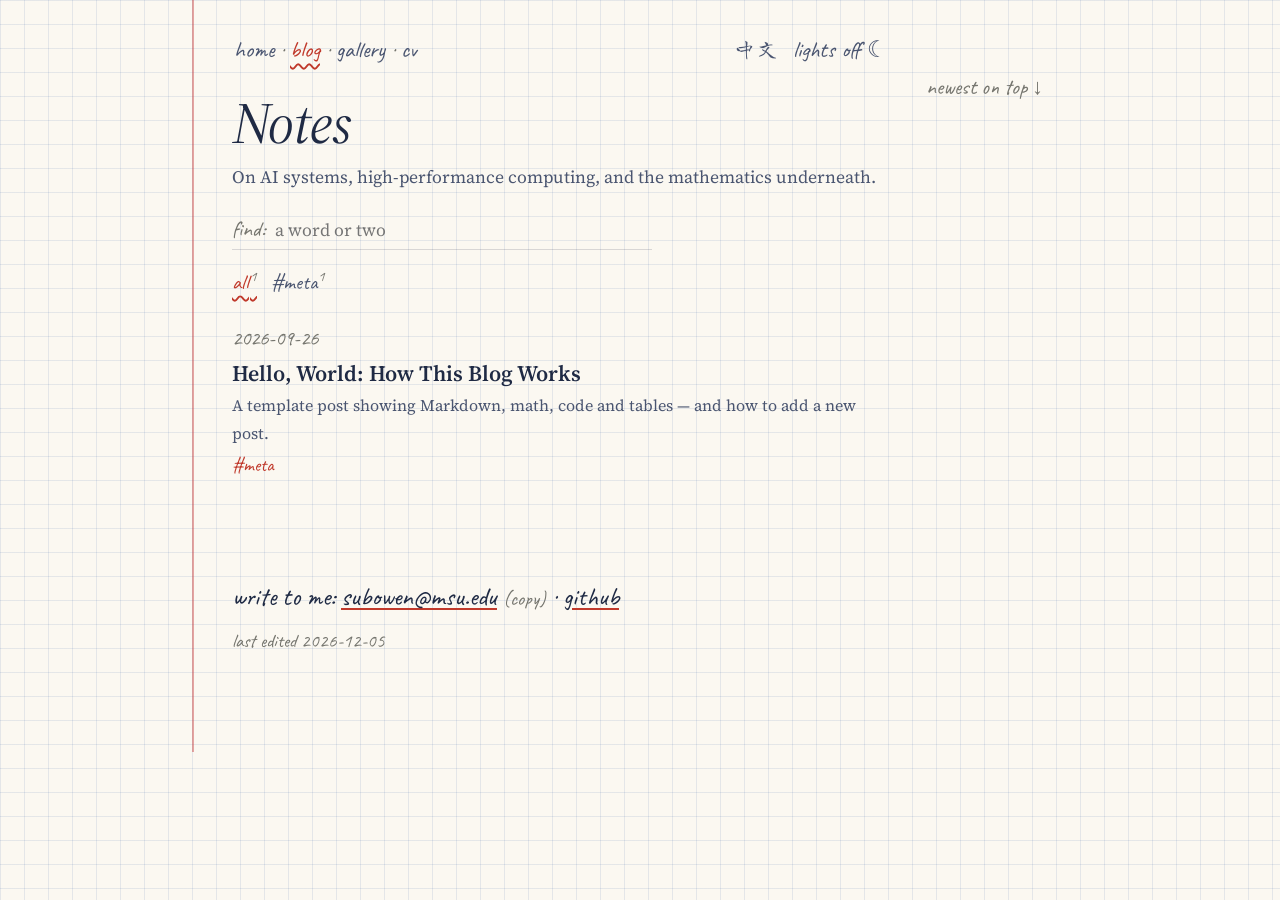
==== commit 537361a5: "Fix visitor globe loading" ====
--- a/blog/index.html
+++ b/blog/index.html
@@ -1,20 +1,21 @@
 <!DOCTYPE html>
-<html lang="en" data-lang="en" data-root="../" data-page="blog" data-title-en="blog(7) — Bowen Su" data-title-zh="博客 — Bowen Su">
+<html lang="en" data-lang="en" data-root="../" data-title-en="Notes — Bowen Su" data-title-zh="笔记 — Bowen Su">
 <head>
   <meta charset="utf-8">
   <meta name="viewport" content="width=device-width, initial-scale=1">
-  <title>blog(7) — Bowen Su</title>
+  <title>Notes — Bowen Su</title>
   <meta name="description" content="Notes on AI systems, HPC and mathematics by Bowen Su.">
-  <link rel="icon" href="data:image/svg+xml,<svg xmlns='http://www.w3.org/2000/svg' viewBox='0 0 64 64'><rect width='64' height='64' fill='%230f0f0d'/><text x='8' y='44' font-family='monospace' font-size='34' fill='%23f2a93b'>$_</text></svg>">
+  <link rel="icon" href="data:image/svg+xml,<svg xmlns='http://www.w3.org/2000/svg' viewBox='0 0 64 64'><rect width='64' height='64' fill='%23fbf8f1'/><text x='10' y='46' font-family='Georgia,serif' font-style='italic' font-size='40' fill='%23c0392b'>∑</text></svg>">
   <link rel="preconnect" href="https://fonts.googleapis.com">
   <link rel="preconnect" href="https://fonts.gstatic.com" crossorigin>
-  <link href="https://fonts.googleapis.com/css2?family=IBM+Plex+Mono:ital,wght@0,400;0,500;0,600;1,400&display=swap" rel="stylesheet">
+  <link href="https://fonts.googleapis.com/css2?family=Caveat:wght@500;700&family=Long+Cang&family=Source+Serif+4:ital,opsz,wght@0,8..60,400;0,8..60,600;1,8..60,400&display=swap" rel="stylesheet">
   <link rel="stylesheet" href="../style.css">
   <script>
     (function () {
       var d = document.documentElement;
       try {
-        var t = localStorage.getItem("theme");
+        var qt = /[?&]theme=(light|dark)\b/.exec(location.search);
+        var t = qt ? qt[1] : localStorage.getItem("theme");
         if (t === "light" || t === "dark") d.setAttribute("data-theme", t);
         var q = /[?&]lang=(zh|en)\b/.exec(location.search);
         var l = q ? q[1] : localStorage.getItem("lang");
@@ -25,62 +26,50 @@
   </script>
 </head>
 <body>
-<div class="term">
+<div class="sheet">
 
-  <header class="man-head">
-    <span>BLOG(7)</span>
-    <span class="mh-mid"><span class="en">Miscellaneous</span><span class="zh" lang="zh-CN">杂项</span></span>
-    <span>BLOG(7)</span>
-  </header>
-
-  <p class="prompt-line"><span class="ps1"><span class="u">recursion@ascend</span><span class="d">:</span><span class="p">~/blog</span><span class="d">$</span></span> ls ..</p>
-  <nav class="ls" aria-label="Site">
-    <a href="../">~/</a>
-    <a class="dir cur" href="../blog/">blog/</a>
-    <a class="dir" href="../gallery/">gallery/</a>
-    <a class="doc" href="../cv.pdf">cv.pdf</a>
-  </nav>
+  <div class="row">
+    <div></div>
+    <nav class="topbar" aria-label="Site">
+      <span class="tabs"><a href="../"><span class="en">home</span><span class="zh">主页</span></a><span class="sep">·</span><a href="../blog/" aria-current="page"><span class="en">blog</span><span class="zh">博客</span></a><span class="sep">·</span><a href="../gallery/"><span class="en">gallery</span><span class="zh">相册</span></a><span class="sep">·</span><a href="../cv.pdf"><span class="en">cv</span><span class="zh">简历</span></a></span>
+      <span class="ctl">
+        <button type="button" data-toggle-lang><span class="en">中文</span><span class="zh">English</span></button>
+        <button type="button" data-toggle-theme><span data-when="light"><span class="en">lights off ☾</span><span class="zh">关灯 ☾</span></span><span data-when="dark"><span class="en">lights on ☀</span><span class="zh">开灯 ☀</span></span></button>
+      </span>
+    </nav>
+    <div></div>
+  </div>
 
   <main>
-    <p class="prompt-line"><span class="ps1"><span class="u">recursion@ascend</span><span class="d">:</span><span class="p">~/blog</span><span class="d">$</span></span> ls -lt</p>
-    <h1 class="page-title">blog</h1>
-    <p class="page-sub"><span class="en">Notes on AI systems, high-performance computing, and the mathematics underneath.</span><span class="zh" lang="zh-CN">关于 AI 系统、高性能计算，以及背后那些数学的笔记。</span></p>
-    <div class="toolbar">
-      <label class="search"><span class="pfx">grep -i</span><input id="q" type="search" autocomplete="off" aria-label="Search posts"></label>
-    </div>
-    <div class="tag-row" id="tags"></div>
-    <ul class="post-list" id="post-list"></ul>
-    <p class="state-msg" id="state" hidden></p>
+    <section class="row" style="margin-top:0">
+      <div class="num"></div>
+      <div>
+        <h1 class="page-title"><span class="en">Notes</span><span class="zh">笔记</span></h1>
+        <p class="page-sub"><span class="en">On AI systems, high-performance computing, and the mathematics underneath.</span><span class="zh">关于 AI 系统、高性能计算，以及背后那些数学。</span></p>
+        <label class="search"><span class="pfx"><span class="en">find:</span><span class="zh">搜索：</span></span><input id="q" type="search" autocomplete="off" aria-label="Search notes"></label>
+        <div class="tag-row" id="tags"></div>
+        <ul class="post-list" id="post-list"></ul>
+        <p class="state-msg" id="state" hidden></p>
+      </div>
+      <div class="note pencil"><span class="en">newest on top ↓</span><span class="zh">新的在上面 ↓</span></div>
+    </section>
   </main>
 
-  <footer class="man-foot">
-    <span>recursion-ascend.github.io</span>
-    <span id="updated"></span>
-    <span>BLOG(7)</span>
+  <footer class="row">
+    <div></div>
+    <div>
+      <p class="sign">
+        <span class="en">write to me:</span><span class="zh">来信：</span>
+        <a href="mailto:subowen@msu.edu">subowen@msu.edu</a><button class="copy copy-email" type="button"><span class="en">(copy)</span><span class="zh">（复制）</span></button>
+        · <a href="https://github.com/recursion-ascend">github</a>
+      </p>
+      <p class="updated"><span class="en">last edited</span><span class="zh">最后修改</span> <span id="updated"></span></p>
+    </div>
+    <div></div>
   </footer>
 </div>
 
-<div class="statusbar" id="statusbar">
-  <span class="sb-session">[bowen-su]</span>
-  <nav class="sb-windows" aria-label="Pages">
-    <a class="win" data-win="home" href="../">0:home</a>
-    <a class="win" data-win="blog" href="../blog/">1:blog</a>
-    <a class="win" data-win="gallery" href="../gallery/">2:gallery</a>
-  </nav>
-  <button class="sb-cmd" type="button" id="cmd-open"><kbd>:</kbd><span class="hint"><span class="en"> cmd</span><span class="zh" lang="zh-CN"> 命令</span></span></button>
-  <span class="sb-spacer"></span>
-  <span class="sb-item sb-section">~/blog</span>
-  <button class="sb-btn" type="button" data-toggle-lang><span class="lbl">lang:</span><b class="en">en</b><b class="zh">中</b></button>
-  <button class="sb-btn" type="button" data-toggle-theme><span class="lbl">theme:</span><b id="sb-theme">dark</b></button>
-  <span class="sb-clock" id="sb-clock"></span>
-</div>
-
-<div class="cmd" id="cmd" role="dialog" aria-label="Command line" hidden>
-  <ul class="cmd-list" id="cmd-list" role="listbox"></ul>
-  <label class="cmd-line"><span>:</span><input id="cmd-input" type="text" autocomplete="off" spellcheck="false" aria-label="Command"></label>
-</div>
 <div class="toast" id="toast" role="status" aria-live="polite"></div>
-
 <script src="../main.js"></script>
 <script src="../assets/blog.js"></script>
 </body>
--- a/style.css
+++ b/style.css
@@ -1,476 +1,342 @@
 /* =========================================================
-   bowen-su(1) — a man page, rendered in a terminal.
-   One monospace face, ANSI-ish colours, no gradients.
+   A research notebook: graph paper by day, blackboard by night.
+   Serif for reading, handwriting only for the margins.
    ========================================================= */
 
 :root {
-  /* printed man page */
-  --bg: #f3f0e6;
-  --bg-2: #e9e5d8;
-  --fg: #1f1d18;
-  --dim: #69645a;
-  --faint: #a19a8b;
-  --line: #d6d0c0;
-  --line-strong: #b9b2a0;
-  --amber: #a15c00;
-  --amber-rgb: 161, 92, 0;
-  --green: #3b7a1e;
-  --cyan: #1d6b72;
-  --red: #b0372b;
-  --bar-bg: #1f1d18;
-  --bar-fg: #e9e5d8;
-  --bar-dim: #9a9486;
-  --code-bg: #ebe7da;
-
-  --mono: "IBM Plex Mono", ui-monospace, "SF Mono", Menlo, Consolas, "PingFang SC", "Hiragino Sans GB", "Noto Sans CJK SC", "Microsoft YaHei", monospace;
-  --indent: 7ch;
+  --paper: #fbf8f1;
+  --grid: rgba(70, 110, 170, .13);
+  --margin-line: rgba(200, 60, 60, .45);
+  --ink: #1f2a44;          /* blue-black fountain pen */
+  --ink-2: #4a5570;
+  --pencil: #75756e;
+  --red: #c0392b;          /* correcting pen */
+  --hl: rgba(255, 214, 0, .55);
+  --tape: rgba(236, 222, 170, .8);
+  --polaroid: #ffffff;
+  --card: rgba(255, 255, 255, .6);
+  --line: rgba(31, 42, 68, .16);
+  --code-bg: rgba(255, 255, 255, .72);
+  --serif: "Source Serif 4", Georgia, "Songti SC", "STSong", "Noto Serif SC", serif;
+  --hand: "Caveat", "Long Cang", "Kaiti SC", cursive;
+  --hand-zh: "Caveat", "Long Cang", "Kaiti SC", cursive; /* Caveat for Latin/digits/§, Long Cang for CJK */
+  --mono: "IBM Plex Mono", ui-monospace, SFMono-Regular, Menlo, monospace;
   color-scheme: light;
 }
-
 @media (prefers-color-scheme: dark) {
   :root:not([data-theme="light"]) {
-    --bg: #0f0f0d;
-    --bg-2: #171713;
-    --fg: #d9d4c7;
-    --dim: #8e897b;
-    --faint: #5d594f;
-    --line: #28271f;
-    --line-strong: #3d3b31;
-    --amber: #f2a93b;
-    --amber-rgb: 242, 169, 59;
-    --green: #93bf5f;
-    --cyan: #71b5ba;
-    --red: #e0685c;
-    --bar-bg: #1d1c17;
-    --bar-fg: #d9d4c7;
-    --bar-dim: #7c776a;
-    --code-bg: #151511;
+    --paper: #1e2a24; --grid: rgba(255, 255, 255, .045); --margin-line: rgba(255, 150, 140, .25);
+    --ink: #ecebe4; --ink-2: #c3c7bd; --pencil: #979d93; --red: #f4a49a;
+    --hl: rgba(255, 230, 120, .28); --tape: rgba(230, 220, 190, .35); --polaroid: #e9e6dc;
+    --card: rgba(255, 255, 255, .04); --line: rgba(236, 235, 228, .16); --code-bg: rgba(0, 0, 0, .22);
     color-scheme: dark;
   }
 }
 :root[data-theme="dark"] {
-  --bg: #0f0f0d;
-  --bg-2: #171713;
-  --fg: #d9d4c7;
-  --dim: #8e897b;
-  --faint: #5d594f;
-  --line: #28271f;
-  --line-strong: #3d3b31;
-  --amber: #f2a93b;
-  --amber-rgb: 242, 169, 59;
-  --green: #93bf5f;
-  --cyan: #71b5ba;
-  --red: #e0685c;
-  --bar-bg: #1d1c17;
-  --bar-fg: #d9d4c7;
-  --bar-dim: #7c776a;
-  --code-bg: #151511;
+  --paper: #1e2a24; --grid: rgba(255, 255, 255, .045); --margin-line: rgba(255, 150, 140, .25);
+  --ink: #ecebe4; --ink-2: #c3c7bd; --pencil: #979d93; --red: #f4a49a;
+  --hl: rgba(255, 230, 120, .28); --tape: rgba(230, 220, 190, .35); --polaroid: #e9e6dc;
+  --card: rgba(255, 255, 255, .04); --line: rgba(236, 235, 228, .16); --code-bg: rgba(0, 0, 0, .22);
   color-scheme: dark;
 }
 
-/* ---------- language ---------- */
 html[data-lang="zh"] .en { display: none !important; }
 html:not([data-lang="zh"]) .zh { display: none !important; }
 
 /* ---------- base ---------- */
 * { box-sizing: border-box; }
-html { scroll-padding-top: 16px; -webkit-text-size-adjust: 100%; }
 body {
-  margin: 0;
-  background: var(--bg);
-  color: var(--fg);
-  font-family: var(--mono);
-  font-size: 15px;
-  line-height: 1.65;
-  padding-bottom: 34px; /* status bar */
+  margin: 0; color: var(--ink); font-family: var(--serif); font-size: 17.5px; line-height: 1.7;
+  background-color: var(--paper);
+  background-image: linear-gradient(var(--grid) 1px, transparent 1px), linear-gradient(90deg, var(--grid) 1px, transparent 1px);
+  background-size: 24px 24px;
   -webkit-font-smoothing: antialiased;
 }
-html[data-lang="zh"] body { line-height: 1.8; }
-a { color: inherit; text-decoration: underline; text-decoration-color: var(--line-strong); text-underline-offset: 3px; }
-a:hover { color: var(--amber); text-decoration-color: currentColor; }
-::selection { background: var(--amber); color: var(--bg); }
+html[data-lang="zh"] body { line-height: 1.9; }
+a { color: inherit; text-decoration-color: var(--red); text-underline-offset: 3px; }
+a:hover { color: var(--red); }
 button { font: inherit; color: inherit; background: none; border: 0; padding: 0; cursor: pointer; }
-:focus-visible { outline: 1px dashed var(--amber); outline-offset: 2px; }
+:focus-visible { outline: 1.5px dashed var(--red); outline-offset: 3px; }
+::selection { background: var(--hl); }
+p { margin: 0 0 14px; }
 b, strong { font-weight: 600; }
-p { margin: 0 0 1em; }
-
-.term { max-width: 94ch; margin: 0 auto; padding: 18px 24px 48px; }
-
-.dim { color: var(--dim); }
-.faint { color: var(--faint); }
-.amber { color: var(--amber); }
-.green { color: var(--green); }
-.cyan { color: var(--cyan); }
-
-/* ---------- man header / footer ---------- */
-.man-head, .man-foot {
-  display: flex; justify-content: space-between; gap: 2ch;
-  color: var(--dim); white-space: nowrap;
-}
-.man-foot { margin-top: 3em; padding-top: .8em; border-top: 1px dashed var(--line-strong); }
-
-/* ---------- prompt + ls navigation ---------- */
-.prompt-line { margin: 1.4em 0 .15em; white-space: nowrap; overflow: hidden; text-overflow: ellipsis; }
-.ps1 .u { color: var(--green); }
-.ps1 .p { color: var(--cyan); }
-.ps1 .d { color: var(--dim); }
-.cursor { display: inline-block; width: .6em; height: 1.1em; vertical-align: -.2em; background: var(--fg); margin-left: .15em; animation: blink 1.1s steps(1) infinite; }
-@keyframes blink { 50% { opacity: 0; } }
-
-.ls { display: flex; flex-wrap: wrap; gap: 0 2.4ch; margin: 0 0 .4em; }
-.ls a { text-decoration: none; }
-.ls a:hover { text-decoration: underline; }
-.ls .dir { color: var(--cyan); font-weight: 600; }
-.ls .doc { color: var(--red); }
-.ls .cur { background: var(--fg); color: var(--bg); padding: 0 .4ch; }
-
-/* ---------- man sections ---------- */
-.sh {
-  font-size: 1em; font-weight: 600; color: var(--amber);
-  margin: 2.2em 0 .5em; letter-spacing: .02em;
-}
-.sh .gloss { color: var(--dim); font-weight: 400; margin-left: 1.5ch; letter-spacing: 0; }
-.in { padding-left: var(--indent); }
-.in > :last-child { margin-bottom: 0; }
-
-.synopsis .syn-cmd { font-weight: 600; }
-.synopsis .grp { white-space: nowrap; }
-.synopsis .opt { color: var(--dim); }
-.synopsis button { color: var(--fg); text-decoration: underline dotted var(--line-strong); text-underline-offset: 3px; }
-.synopsis button:hover { color: var(--amber); }
-.synopsis button[aria-pressed="true"] { color: var(--amber); font-weight: 600; text-decoration: none; }
-
-/* option lists (OPTIONS / HISTORY) */
-.opts { margin: 0; }
-.opts dt { font-weight: 600; margin-top: .9em; }
-.opts dt:first-child { margin-top: 0; }
-.opts dt .arg { color: var(--dim); font-weight: 400; }
-.opts dd { margin: 0 0 0 6ch; }
-.opts dd p { margin: 0; }
-.opts .meta { color: var(--dim); }
-.opts .meta a { color: var(--cyan); }
-
-/* ---------- ring all-reduce TUI panel ---------- */
-.panel {
-  position: relative; border: 1px solid var(--line-strong); padding: 1.2em 2ch .9em; margin: 1.1em 0 .4em;
-  font-size: 14px; line-height: 1.55; background: var(--bg);
-}
-.panel-title {
-  position: absolute; top: -.8em; left: 1.5ch; padding: 0 1ch; background: var(--bg); color: var(--amber); white-space: nowrap;
-}
-.panel-status { display: flex; justify-content: space-between; gap: 2ch; flex-wrap: wrap; margin-bottom: .7em; color: var(--dim); }
-.panel-status b { color: var(--fg); font-weight: 600; }
-.phase-rs { color: var(--cyan); }
-.phase-ag { color: var(--green); }
-.ring-grid { display: grid; grid-template-columns: 4ch auto 1fr; column-gap: 1.5ch; row-gap: 3px; align-items: center; }
-.ring-grid .hdr { color: var(--faint); }
-.ring-grid .rk { color: var(--dim); }
-.buf { display: flex; gap: 3px; }
-.cell {
-  width: 2.6ch; height: 1.45em; display: inline-grid; place-items: center;
-  font-size: 12.5px; font-variant-numeric: tabular-nums;
-  background: rgba(var(--amber-rgb), var(--a, .1)); color: var(--fg);
-  transition: background .25s, color .25s;
-}
-.cell.full { background: var(--amber); color: var(--bg); font-weight: 600; }
-.cell.tx { outline: 1px solid var(--fg); outline-offset: 1px; }
-.cell.rx { animation: rx .5s ease; }
-@keyframes rx { from { background: var(--fg); color: var(--bg); } }
-.hdr.buf span { width: 2.6ch; text-align: center; font-size: 12px; }
-.tx-note { color: var(--dim); white-space: nowrap; }
-.tx-note .arrow { color: var(--amber); }
-.panel-foot { margin-top: .8em; color: var(--dim); }
-.panel-foot .bar { color: var(--fg); }
-.panel-foot .ok { color: var(--green); }
-.panel-ctl { display: flex; flex-wrap: wrap; gap: .4em 2ch; margin-top: .7em; }
-.tbtn { color: var(--dim); white-space: nowrap; }
-.tbtn::before { content: "["; color: var(--faint); }
-.tbtn::after { content: "]"; color: var(--faint); }
-.tbtn:hover { color: var(--amber); }
-.tbtn[aria-pressed="true"] { color: var(--amber); }
-.fig-cap { color: var(--dim); font-size: 13.5px; }
-
-/* ---------- publications ---------- */
-.flags { display: flex; flex-wrap: wrap; gap: .2em 1.6ch; margin: 0 0 1em; }
-.flag { color: var(--dim); white-space: nowrap; }
-.flag i { font-style: normal; color: var(--faint); margin-left: .6ch; }
-.flag:hover { color: var(--fg); }
-.flag.active { background: var(--fg); color: var(--bg); padding: 0 .5ch; }
-.flag.active i { color: var(--bg); opacity: .6; }
-.bib { list-style: none; margin: 0; padding: 0; }
-.bib-group { color: var(--faint); margin: 1.4em 0 .6em; }
-.bib-item { display: grid; grid-template-columns: 5ch minmax(0, 1fr); margin: 0 0 .85em; }
-.bib-item .n { color: var(--faint); }
-.bib-item .t { font-weight: 600; }
-.bib-item .au b { text-decoration: underline; text-decoration-color: var(--amber); text-underline-offset: 3px; font-weight: 400; }
-.bib-item .ve { font-style: italic; }
-.bib-item .st { color: var(--dim); }
-.bib-item .st.pub { color: var(--green); }
-.bib-item .st a { color: var(--cyan); }
-.bib-item.flash { animation: flash 1.6s ease; }
-@keyframes flash { 0%, 40% { background: rgba(var(--amber-rgb), .22); } 100% { background: transparent; } }
-.bib-item[hidden], .bib-group[hidden] { display: none; }
-
-/* ---------- log (git log --graph) ---------- */
-.log { list-style: none; margin: 0; padding: 0; }
-.log li { display: grid; grid-template-columns: 2ch 9ch minmax(0, 1fr); column-gap: 1ch; }
-.log .g { color: var(--amber); }
-.log .d { color: var(--dim); }
-.log .ref { color: var(--green); }
-.log .ty { color: var(--cyan); }
-
-/* ---------- tables (experience / teaching) ---------- */
-.tbl { display: grid; grid-template-columns: max-content max-content minmax(0, 1fr); column-gap: 3ch; row-gap: .25em; }
-.tbl .th { color: var(--faint); text-transform: uppercase; font-size: 13px; }
-.tbl .now { color: var(--green); }
-.tbl-2 { grid-template-columns: max-content minmax(0, 1fr); }
-.sub { color: var(--dim); margin: 1.2em 0 .4em; }
-.sub:first-child { margin-top: 0; }
-
-/* ---------- env / files / visitors ---------- */
-.env { margin: 0; white-space: pre-wrap; word-break: break-word; font: inherit; }
-.env .k { color: var(--cyan); }
-.env .eq { color: var(--faint); }
-.files { list-style: none; margin: 0; padding: 0; }
-.files li { display: grid; grid-template-columns: 11ch 11ch minmax(0, 1fr); column-gap: 1.5ch; }
-.files .perm { color: var(--faint); }
-.files .d { color: var(--dim); }
-.files a { text-decoration: none; }
-.files a:hover { text-decoration: underline; }
-.files .dir { color: var(--cyan); font-weight: 600; }
-.visitors-map { margin-top: .6em; width: min(100%, 280px); }
-.visitors-map:empty { display: none; }
-
-.copy { color: var(--dim); margin-left: 1ch; }
-.copy::before { content: "["; } .copy::after { content: "]"; }
-.copy:hover { color: var(--amber); }
-
-/* ---------- status bar (tmux) ---------- */
-.statusbar {
-  position: fixed; left: 0; right: 0; bottom: 0; z-index: 50;
-  height: 28px; display: flex; align-items: stretch;
-  background: var(--bar-bg); color: var(--bar-fg); font-size: 13px; line-height: 28px; white-space: nowrap;
-}
-.statusbar a { text-decoration: none; }
-.sb-session { background: var(--amber); color: #111; padding: 0 1ch; font-weight: 600; }
-.sb-windows { display: flex; }
-.sb-windows .win { padding: 0 1ch; color: var(--bar-dim); }
-.sb-windows .win:hover { color: var(--bar-fg); }
-html[data-page="home"] .win[data-win="home"],
-html[data-page="blog"] .win[data-win="blog"],
-html[data-page="gallery"] .win[data-win="gallery"] { color: var(--bar-fg); background: rgba(255,255,255,.08); }
-html[data-page="home"] .win[data-win="home"]::after,
-html[data-page="blog"] .win[data-win="blog"]::after,
-html[data-page="gallery"] .win[data-win="gallery"]::after { content: "*"; color: var(--amber); }
-.sb-spacer { flex: 1; min-width: 1ch; }
-.sb-item, .sb-btn { padding: 0 1ch; color: var(--bar-dim); }
-.sb-btn:hover { color: var(--bar-fg); }
-.sb-btn b { color: var(--bar-fg); font-weight: 500; }
-.sb-cmd { color: var(--bar-dim); padding: 0 1ch; }
-.sb-cmd:hover { color: var(--bar-fg); }
-.sb-cmd kbd { font-family: inherit; color: var(--amber); }
-.sb-clock { padding: 0 1ch; background: rgba(255,255,255,.06); color: var(--bar-fg); }
-
-/* ---------- command line ---------- */
-.cmd {
-  position: fixed; left: 0; right: 0; bottom: 0; z-index: 60;
-  background: var(--bar-bg); color: var(--bar-fg); font-size: 14px;
-  border-top: 1px solid rgba(255,255,255,.08);
-}
-.cmd[hidden] { display: none; }
-.cmd-list { list-style: none; margin: 0; padding: 4px 0; max-height: min(50vh, 340px); overflow-y: auto; }
-.cmd-item { display: grid; grid-template-columns: 24ch minmax(0, 1fr); column-gap: 2ch; padding: 1px 2ch; cursor: pointer; }
-.cmd-item .c { color: var(--bar-fg); overflow: hidden; text-overflow: ellipsis; white-space: nowrap; }
-.cmd-item .h { color: var(--bar-dim); overflow: hidden; text-overflow: ellipsis; white-space: nowrap; }
-.cmd-item[aria-selected="true"] { background: var(--amber); }
-.cmd-item[aria-selected="true"] .c, .cmd-item[aria-selected="true"] .h { color: #111; }
-.cmd-empty { padding: 1px 2ch; color: var(--bar-dim); }
-.cmd-line { display: flex; align-items: center; height: 30px; padding: 0 1ch; border-top: 1px solid rgba(255,255,255,.06); }
-.cmd-line span { color: var(--amber); margin-right: .5ch; }
-.cmd-line input { flex: 1; min-width: 0; border: 0; outline: 0; background: transparent; color: var(--bar-fg); font: inherit; caret-color: var(--amber); }
+.hand { font-family: var(--hand); }
+html[data-lang="zh"] .hand { font-family: var(--hand-zh); }
+
+/* ---------- sheet: margin | text | marginalia ---------- */
+.sheet { max-width: 1080px; margin: 0 auto; padding: 30px 28px 80px; position: relative; }
+.sheet::before { content: ""; position: absolute; top: 0; bottom: 0; left: 92px; width: 2px; background: var(--margin-line); }
+.row { display: grid; grid-template-columns: 70px minmax(0, 660px) minmax(0, 1fr); column-gap: 34px; }
+.num { font-family: var(--hand); font-size: 28px; color: var(--red); text-align: right; line-height: 1.2; padding-top: 4px; }
+html[data-lang="zh"] .num { font-family: var(--hand-zh); font-size: 25px; }
+.note { font-family: var(--hand); font-size: 22px; line-height: 1.15; color: var(--red); padding-top: 6px; }
+html[data-lang="zh"] .note { font-family: var(--hand-zh); font-size: 20px; line-height: 1.35; }
+.note.pencil { color: var(--pencil); }
+section { margin-top: 64px; scroll-margin-top: 20px; }
+
+/* ---------- top bar ---------- */
+.topbar { display: flex; flex-wrap: wrap; justify-content: space-between; align-items: baseline; gap: 6px 18px; font-family: var(--hand); font-size: 23px; color: var(--pencil); }
+html[data-lang="zh"] .topbar { font-family: var(--hand-zh); font-size: 21px; }
+.tabs a { text-decoration: none; color: var(--ink-2); padding: 0 2px; }
+.tabs a:hover { color: var(--red); }
+.tabs a[aria-current="page"] { color: var(--red); text-decoration: underline wavy var(--red); text-underline-offset: 6px; text-decoration-thickness: 1.5px; }
+.tabs .sep { color: var(--pencil); margin: 0 4px; }
+.ctl button { color: var(--ink-2); padding: 0 4px; }
+.ctl button:hover { color: var(--red); }
+
+/* ---------- headings ---------- */
+h1 { font-family: var(--serif); font-weight: 400; font-style: italic; font-size: clamp(46px, 7vw, 72px); line-height: 1.05; margin: 22px 0 10px; letter-spacing: -.01em; }
+.tagline { font-size: 19px; color: var(--ink-2); margin: 0 0 6px; }
+h2 { font-family: var(--hand); font-weight: 700; font-size: 34px; line-height: 1.1; margin: 0 0 12px; }
+html[data-lang="zh"] h2 { font-family: var(--hand-zh); font-weight: 400; font-size: 32px; }
+h3.sub { font-family: var(--hand); font-size: 25px; font-weight: 500; margin: 22px 0 6px; color: var(--ink-2); }
+html[data-lang="zh"] h3.sub { font-family: var(--hand-zh); font-size: 23px; font-weight: 400; }
+h3.sub:first-child { margin-top: 0; }
+.mark { padding: 0 1px; }
+
+/* ---------- worked problem ---------- */
+.given { font-style: italic; color: var(--ink-2); }
+.step { display: grid; grid-template-columns: 30px minmax(0, 1fr); column-gap: 8px; margin: 10px 0; }
+.step .k { font-family: var(--hand); font-size: 24px; color: var(--pencil); line-height: 1.3; }
+.result { display: inline-block; max-width: 100%; margin: 14px 0 6px; padding: 8px 16px; }
+.katex { font-size: 1.05em; }
+.katex-display { overflow-x: auto; overflow-y: hidden; padding: 2px 0; }
+.qed { font-family: var(--hand); font-size: 26px; color: var(--ink-2); }
+.fig svg { display: block; width: 100%; height: auto; overflow: visible; }
+.fig-cap { font-family: var(--hand); font-size: 21px; color: var(--pencil); text-align: center; margin-top: 2px; line-height: 1.2; }
+html[data-lang="zh"] .fig-cap { font-family: var(--hand-zh); font-size: 19px; }
+
+/* ---------- research ---------- */
+.cols { display: grid; grid-template-columns: 1fr 1fr; gap: 28px; }
+.todo { list-style: none; margin: 0; padding: 0; }
+.todo li { position: relative; padding-left: 28px; margin: 8px 0 14px; }
+.todo li::before { content: "□"; position: absolute; left: 0; top: -2px; font-family: var(--hand); font-size: 23px; color: var(--pencil); }
+.todo li.done::before { content: "☑"; color: var(--red); }
+.todo .it { font-weight: 600; }
+.todo small { display: block; color: var(--ink-2); font-size: 15px; line-height: 1.55; margin-top: 2px; }
+.todo .more { font-family: var(--hand); font-size: 19px; color: var(--red); text-decoration: none; }
+html[data-lang="zh"] .todo .more { font-family: var(--hand-zh); font-size: 17px; }
+.todo .more:hover { text-decoration: underline; }
+
+/* ---------- papers ---------- */
+.filters { display: flex; flex-wrap: wrap; gap: 2px 14px; margin: 0 0 16px; font-family: var(--hand); font-size: 22px; }
+html[data-lang="zh"] .filters { font-family: var(--hand-zh); font-size: 20px; }
+.filters button { color: var(--ink-2); }
+.filters button sup { font-size: .62em; color: var(--pencil); margin-left: 1px; }
+.filters button:hover { color: var(--red); }
+.filters button.active { color: var(--red); text-decoration: underline wavy var(--red); text-underline-offset: 6px; text-decoration-thickness: 1.5px; }
+.refs { list-style: none; margin: 0; padding: 0; }
+.refs li { display: grid; grid-template-columns: 40px minmax(0, 1fr); margin: 0 0 12px; font-size: 16px; line-height: 1.55; }
+.refs .n { color: var(--pencil); font-family: var(--hand); font-size: 20px; line-height: 1.3; }
+.refs .t { font-style: italic; }
+.refs a { word-break: break-word; }
+.stamp { display: inline-block; font-family: var(--hand); font-size: 18px; color: var(--red); border: 1.5px solid var(--red); border-radius: 3px; padding: 0 6px; line-height: 1.25; transform: rotate(-4deg); margin-left: 6px; white-space: nowrap; }
+.pencil-tag { font-family: var(--hand); font-size: 19px; color: var(--pencil); margin-left: 6px; white-space: nowrap; }
+.refs-group { font-family: var(--hand); font-size: 22px; color: var(--pencil); margin: 18px 0 8px; }
+html[data-lang="zh"] .refs-group { font-family: var(--hand-zh); font-size: 20px; }
+.refs li[hidden], .refs-group[hidden] { display: none; }
+.refs li.flash { animation: flash 1.6s ease; }
+@keyframes flash { 0%, 40% { background: var(--hl); } 100% { background: transparent; } }
+.empty { font-family: var(--hand); font-size: 22px; color: var(--pencil); }
+
+/* ---------- timeline + lists ---------- */
+.plain { list-style: none; margin: 0; padding: 0; }
+.plain li { display: grid; grid-template-columns: 150px minmax(0, 1fr); column-gap: 14px; margin: 5px 0; }
+.plain .when { font-family: var(--hand); font-size: 21px; color: var(--pencil); line-height: 1.45; }
+.plain .what b { font-weight: 600; }
+.plain .what span.role { color: var(--ink-2); }
+.set { font-style: italic; margin: 4px 0; }
+.set .k { font-style: normal; font-family: var(--hand); font-size: 22px; color: var(--pencil); display: inline-block; min-width: 118px; }
+html[data-lang="zh"] .set .k { font-family: var(--hand-zh); font-size: 20px; }
+
+/* ---------- notes & photos ---------- */
+.notes { list-style: none; margin: 0 0 8px; padding: 0; }
+.notes li { margin: 6px 0; }
+.notes a { text-decoration: none; }
+.notes a:hover .ti { text-decoration: underline; text-decoration-color: var(--red); }
+.notes .d { font-family: var(--hand); font-size: 20px; color: var(--pencil); margin-right: 10px; }
+.more-link { font-family: var(--hand); font-size: 21px; color: var(--red); text-decoration: none; }
+html[data-lang="zh"] .more-link { font-family: var(--hand-zh); font-size: 19px; }
+.more-link:hover { text-decoration: underline; }
+.polaroids { display: flex; flex-wrap: wrap; gap: 22px; padding: 16px 4px 10px; }
+.pola { position: relative; margin: 0; background: var(--polaroid); padding: 9px 9px 36px; width: 180px; box-shadow: 0 1px 2px rgba(0,0,0,.18), 0 8px 18px -10px rgba(0,0,0,.35); text-decoration: none; display: block; }
+.pola:nth-child(3n+1) { transform: rotate(-3deg); }
+.pola:nth-child(3n+2) { transform: rotate(2deg); margin-top: 12px; }
+.pola:nth-child(3n) { transform: rotate(-1.5deg); }
+.pola img { display: block; width: 100%; aspect-ratio: 4 / 3; object-fit: cover; }
+.pola .cap { position: absolute; left: 6px; right: 6px; bottom: 5px; text-align: center; font-family: var(--hand); font-size: 20px; color: #2b2b2b; white-space: nowrap; overflow: hidden; text-overflow: ellipsis; }
+.pola::before { content: ""; position: absolute; top: -12px; left: 50%; width: 80px; height: 22px; margin-left: -40px; background: var(--tape); transform: rotate(-2deg); }
+.visitors-map { margin-top: 8px; width: min(100%, 280px); }
+.wide { grid-column: 2 / 4; }
+
+/* ---------- footer ---------- */
+footer.row { margin-top: 72px; }
+.sign { font-family: var(--hand); font-size: 26px; margin: 0 0 6px; }
+html[data-lang="zh"] .sign { font-family: var(--hand-zh); font-size: 24px; }
+.copy { font-family: var(--hand); font-size: 20px; color: var(--pencil); margin-left: 6px; }
+.copy:hover { color: var(--red); }
+.updated { font-family: var(--hand); font-size: 19px; color: var(--pencil); }
 
 .toast {
-  position: fixed; right: 1.5ch; bottom: 36px; z-index: 70; padding: 2px 1ch;
-  background: var(--fg); color: var(--bg); font-size: 13px;
-  opacity: 0; transform: translateY(6px); transition: opacity .2s, transform .2s; pointer-events: none;
-}
-.toast.show { opacity: 1; transform: none; }
+  position: fixed; left: 50%; bottom: 24px; z-index: 70; transform: translate(-50%, 10px) rotate(-1deg);
+  background: #fff6a8; color: #2b2b2b; font-family: var(--hand); font-size: 22px; padding: 6px 16px;
+  box-shadow: 0 6px 16px -8px rgba(0,0,0,.4); opacity: 0; transition: opacity .2s, transform .2s; pointer-events: none;
+}
+html[data-lang="zh"] .toast { font-family: var(--hand-zh); font-size: 20px; }
+.toast.show { opacity: 1; transform: translate(-50%, 0) rotate(-1deg); }
 
 /* =========================================================
-   Sub-pages: blog, post, gallery
+   Sub-pages
    ========================================================= */
-.page-title { font-size: 1.5em; font-weight: 600; color: var(--amber); margin: .2em 0 .2em; line-height: 1.35; }
-.page-title::before { content: "# "; color: var(--faint); font-weight: 400; }
-.page-sub { color: var(--dim); margin: 0 0 1.4em; }
-.state-msg { color: var(--dim); padding: 1em 0; }
-.state-msg code { color: var(--fg); }
-
-.toolbar { display: flex; flex-wrap: wrap; align-items: center; gap: .4em 2ch; margin: .6em 0 .6em; }
-.search { display: flex; align-items: center; gap: 1ch; flex: 1 1 28ch; max-width: 48ch; border-bottom: 1px solid var(--line-strong); }
-.search .pfx { color: var(--dim); white-space: nowrap; }
-.search input { flex: 1; min-width: 0; border: 0; outline: 0; background: transparent; color: var(--fg); font: inherit; padding: 2px 0; }
-.tag-row { display: flex; flex-wrap: wrap; gap: .2em 1.6ch; margin: 0 0 1.2em; }
-.chip { color: var(--dim); white-space: nowrap; }
-.chip i { font-style: normal; color: var(--faint); margin-left: .6ch; }
-.chip:hover { color: var(--fg); }
-.chip.active { background: var(--fg); color: var(--bg); padding: 0 .5ch; }
-.chip.active i { color: var(--bg); opacity: .6; }
-
-/* blog list (ls -l) */
+.page-title { font-family: var(--serif); font-style: italic; font-weight: 400; font-size: clamp(40px, 6vw, 58px); line-height: 1.1; margin: 22px 0 8px; }
+.page-sub { color: var(--ink-2); margin: 0 0 18px; }
+.state-msg { font-family: var(--hand); font-size: 22px; color: var(--pencil); }
+html[data-lang="zh"] .state-msg { font-family: var(--hand-zh); font-size: 20px; }
+.state-msg code { font-family: var(--mono); font-size: 14px; color: var(--ink); }
+
+.search { display: flex; align-items: baseline; gap: 10px; max-width: 420px; border-bottom: 1.5px solid var(--line); margin: 8px 0 14px; }
+.search .pfx { font-family: var(--hand); font-size: 22px; color: var(--pencil); }
+html[data-lang="zh"] .search .pfx { font-family: var(--hand-zh); font-size: 20px; }
+.search input { flex: 1; min-width: 0; border: 0; outline: 0; background: transparent; color: var(--ink); font: inherit; padding: 4px 0; }
+.tag-row { display: flex; flex-wrap: wrap; gap: 2px 14px; margin: 0 0 20px; font-family: var(--hand); font-size: 21px; }
+html[data-lang="zh"] .tag-row { font-family: var(--hand-zh); font-size: 19px; }
+.chip { color: var(--ink-2); }
+.chip i { font-style: normal; font-size: .7em; color: var(--pencil); vertical-align: super; margin-left: 1px; }
+.chip:hover { color: var(--red); }
+.chip.active { color: var(--red); text-decoration: underline wavy var(--red); text-underline-offset: 6px; text-decoration-thickness: 1.5px; }
+
+/* blog list */
 .post-list { list-style: none; margin: 0; padding: 0; }
-.post-item a { display: grid; grid-template-columns: 11ch 11ch minmax(0, 1fr); column-gap: 1.5ch; text-decoration: none; padding: .35em 0; }
-.post-item .perm { color: var(--faint); }
-.post-item time { color: var(--dim); }
-.post-item .fn { color: var(--fg); }
-.post-item .ti { grid-column: 3; font-weight: 600; }
-.post-item .su { grid-column: 3; color: var(--dim); }
-.post-item .tg { grid-column: 3; color: var(--cyan); }
-.post-item a:hover .fn, .post-item a:hover .ti { color: var(--amber); }
+.post-item { margin: 0 0 22px; }
+.post-item a { display: block; text-decoration: none; }
+.post-item time { font-family: var(--hand); font-size: 21px; color: var(--pencil); }
+.post-item .ti { display: block; font-size: 22px; font-weight: 600; line-height: 1.35; margin: 2px 0 4px; }
+.post-item a:hover .ti { text-decoration: underline; text-decoration-color: var(--red); }
+.post-item .su { display: block; color: var(--ink-2); font-size: 16px; }
+.post-item .tg { display: block; font-family: var(--hand); font-size: 19px; color: var(--red); margin-top: 2px; }
 
 /* article */
-.back-link { color: var(--dim); text-decoration: none; }
-.back-link:hover { color: var(--amber); }
-.article-layout { display: grid; grid-template-columns: minmax(0, 1fr) 24ch; gap: 5ch; align-items: start; }
-.article-title { font-size: 1.5em; font-weight: 600; color: var(--amber); line-height: 1.35; margin: .4em 0 .3em; }
-.article-title::before { content: "# "; color: var(--faint); font-weight: 400; }
-.article-meta { display: flex; flex-wrap: wrap; gap: 0 2ch; color: var(--dim); }
-.toc-side { position: sticky; top: 16px; font-size: 13.5px; }
-.toc-side h4 { margin: 0 0 .5em; font-weight: 600; color: var(--amber); font-size: 1em; }
+.back-link { font-family: var(--hand); font-size: 22px; color: var(--pencil); text-decoration: none; }
+html[data-lang="zh"] .back-link { font-family: var(--hand-zh); font-size: 20px; }
+.back-link:hover { color: var(--red); }
+.article-title { font-family: var(--serif); font-weight: 600; font-size: clamp(30px, 4.4vw, 42px); line-height: 1.2; margin: 14px 0 6px; }
+.article-meta { display: flex; flex-wrap: wrap; gap: 0 14px; font-family: var(--hand); font-size: 21px; color: var(--pencil); }
+.toc-side { position: sticky; top: 20px; }
+.toc-side h4 { margin: 0 0 6px; font-family: var(--hand); font-size: 23px; font-weight: 500; color: var(--red); }
+html[data-lang="zh"] .toc-side h4 { font-family: var(--hand-zh); font-size: 21px; font-weight: 400; }
 .toc-side ol { list-style: none; margin: 0; padding: 0; }
-.toc-side a { display: block; color: var(--dim); text-decoration: none; padding: 1px 0 1px 2ch; }
-.toc-side a.active { color: var(--fg); }
-.toc-side a.active::before { content: "> "; color: var(--amber); margin-left: -2ch; }
-.toc-side .lvl-3 a { padding-left: 4ch; }
-.pager { display: grid; grid-template-columns: 1fr 1fr; gap: 2ch; margin-top: 3em; border-top: 1px dashed var(--line-strong); padding-top: 1em; }
+.toc-side a { display: block; font-size: 15px; line-height: 1.45; color: var(--ink-2); text-decoration: none; padding: 3px 0; }
+.toc-side a:hover { color: var(--red); }
+.toc-side a.active { color: var(--red); }
+.toc-side a.active::before { content: "→ "; }
+.toc-side .lvl-3 a { padding-left: 14px; font-size: 14px; }
+.pager { display: grid; grid-template-columns: 1fr 1fr; gap: 20px; margin-top: 44px; padding-top: 14px; border-top: 1.5px dashed var(--line); }
 .pager a { text-decoration: none; }
-.pager small { display: block; color: var(--dim); font-size: 1em; }
+.pager small { display: block; font-family: var(--hand); font-size: 20px; color: var(--pencil); }
 .pager span { font-weight: 600; }
-.pager a:hover span { color: var(--amber); }
+.pager a:hover span { color: var(--red); }
 .pager .next { text-align: right; grid-column: 2; }
 
 /* prose */
-.prose { max-width: 78ch; margin-top: 1.6em; }
+.prose { margin-top: 26px; }
 .prose > :first-child { margin-top: 0; }
-.prose h2, .prose h3, .prose h4 { font-size: 1em; font-weight: 600; color: var(--amber); margin: 2em 0 .6em; scroll-margin-top: 16px; }
-.prose h2::before { content: "## "; color: var(--faint); font-weight: 400; }
-.prose h3::before { content: "### "; color: var(--faint); font-weight: 400; }
-.prose h4::before { content: "#### "; color: var(--faint); font-weight: 400; }
-.prose a { color: var(--cyan); }
-.prose ul, .prose ol { padding-left: 3ch; margin: 0 0 1em; }
-.prose ul { list-style: none; }
-.prose ul > li::before { content: "- "; color: var(--faint); margin-left: -2ch; }
-.prose li { margin: .15em 0; }
-.prose ol li::marker { color: var(--faint); }
-.prose blockquote { margin: 1.2em 0; padding: 0 0 0 2ch; border-left: 2px solid var(--amber); color: var(--dim); }
+.prose h2 { font-size: 32px; margin: 42px 0 10px; scroll-margin-top: 20px; }
+.prose h3 { font-family: var(--hand); font-size: 26px; font-weight: 700; margin: 30px 0 8px; scroll-margin-top: 20px; }
+html[data-lang="zh"] .prose h3 { font-family: var(--hand-zh); font-weight: 400; font-size: 24px; }
+.prose h4 { font-size: 18px; margin: 24px 0 6px; }
+.prose a { color: var(--red); }
+.prose ul, .prose ol { padding-left: 1.4em; margin: 0 0 14px; }
+.prose li { margin: 4px 0; }
+.prose li::marker { color: var(--red); }
+.prose blockquote { margin: 18px 0; padding: 4px 0 4px 16px; border-left: 2px solid var(--red); color: var(--ink-2); font-style: italic; }
 .prose blockquote p:last-child { margin: 0; }
-.prose hr { border: 0; border-top: 1px dashed var(--line-strong); margin: 2em 0; }
+.prose hr { border: 0; border-top: 1.5px dashed var(--line); margin: 30px 0; }
 .prose img { max-width: 100%; }
-.prose :not(pre) > code { color: var(--green); }
-.prose :not(pre) > code::before, .prose :not(pre) > code::after { content: "`"; color: var(--faint); }
-.prose .table-wrap { overflow-x: auto; margin: 1.2em 0; }
-.prose table { border-collapse: collapse; }
-.prose th, .prose td { text-align: left; padding: .2em 2ch .2em 0; border-bottom: 1px dashed var(--line-strong); vertical-align: top; }
-.prose th { color: var(--dim); font-weight: 600; border-bottom-style: solid; }
-.prose .katex-display { overflow-x: auto; overflow-y: hidden; padding: .3em 0; margin: 1em 0; }
-.code-block { position: relative; margin: 1.2em 0; }
+.prose :not(pre) > code { font-family: var(--mono); font-size: .84em; padding: .1em .35em; background: var(--code-bg); border: 1px solid var(--line); border-radius: 3px; }
+.prose .table-wrap { overflow-x: auto; margin: 18px 0; }
+.prose table { border-collapse: collapse; font-size: 16px; }
+.prose th, .prose td { text-align: left; padding: 6px 18px 6px 0; border-bottom: 1px solid var(--line); vertical-align: top; }
+.prose th { font-family: var(--hand); font-size: 20px; font-weight: 500; color: var(--pencil); }
+.code-block { position: relative; margin: 18px 0; }
 .code-block pre {
-  margin: 0; padding: 1.8em 2ch 1em; overflow-x: auto; background: var(--code-bg); border: 1px solid var(--line);
-  font-family: var(--mono); font-size: 13.5px; line-height: 1.6; tab-size: 4; font-variant-ligatures: none;
+  margin: 0; padding: 30px 18px 16px; overflow-x: auto; background: var(--code-bg); border: 1px solid var(--line); border-radius: 4px;
+  font-family: var(--mono); font-size: 13.5px; line-height: 1.65; tab-size: 4; font-variant-ligatures: none;
 }
 .code-block pre code { font-family: inherit; }
-.code-block .code-lang { position: absolute; top: .35em; left: 2ch; color: var(--faint); font-size: 12px; }
-.copy-code { position: absolute; top: .35em; right: 1.5ch; color: var(--faint); font-size: 12px; }
-.copy-code::before { content: "["; } .copy-code::after { content: "]"; }
-.copy-code:hover { color: var(--amber); }
-.hljs-keyword, .hljs-selector-tag, .hljs-literal { color: var(--amber); }
-.hljs-string, .hljs-regexp, .hljs-addition { color: var(--green); }
+.code-block .code-lang { position: absolute; top: 5px; left: 14px; font-family: var(--hand); font-size: 18px; color: var(--pencil); }
+.copy-code { position: absolute; top: 5px; right: 12px; font-family: var(--hand); font-size: 18px; color: var(--pencil); }
+.copy-code:hover { color: var(--red); }
+.hljs-keyword, .hljs-selector-tag, .hljs-literal { color: #7b3fa0; }
+.hljs-string, .hljs-regexp, .hljs-addition { color: #2f7a3b; }
 .hljs-number, .hljs-symbol { color: var(--red); }
-.hljs-title, .hljs-title.function_, .hljs-title.class_, .hljs-section { color: var(--cyan); }
-.hljs-built_in, .hljs-type { color: var(--cyan); }
-.hljs-comment, .hljs-quote, .hljs-meta { color: var(--faint); font-style: italic; }
-.hljs-deletion { color: var(--red); }
+.hljs-title, .hljs-title.function_, .hljs-title.class_, .hljs-section, .hljs-built_in, .hljs-type { color: #1f5fa8; }
+.hljs-comment, .hljs-quote, .hljs-meta { color: var(--pencil); font-style: italic; }
+:root[data-theme="dark"] .hljs-keyword { color: #d5b3f0; }
+:root[data-theme="dark"] .hljs-string { color: #a9dca0; }
+:root[data-theme="dark"] .hljs-title, :root[data-theme="dark"] .hljs-built_in, :root[data-theme="dark"] .hljs-type { color: #9cc7f0; }
+@media (prefers-color-scheme: dark) {
+  :root:not([data-theme="light"]) .hljs-keyword { color: #d5b3f0; }
+  :root:not([data-theme="light"]) .hljs-string { color: #a9dca0; }
+  :root:not([data-theme="light"]) .hljs-title, :root:not([data-theme="light"]) .hljs-built_in, :root:not([data-theme="light"]) .hljs-type { color: #9cc7f0; }
+}
 
 /* gallery */
-.justified { display: flex; flex-wrap: wrap; gap: 8px; }
-.tile { position: relative; display: block; overflow: hidden; flex: none; cursor: zoom-in; background: var(--bg-2); outline: 1px solid var(--line); text-decoration: none; }
+.justified { display: flex; flex-wrap: wrap; gap: 12px; }
+.tile { position: relative; display: block; overflow: hidden; flex: none; cursor: zoom-in; background: var(--polaroid); padding: 6px; box-shadow: 0 1px 2px rgba(0,0,0,.16), 0 6px 14px -8px rgba(0,0,0,.35); text-decoration: none; }
 .tile img { width: 100%; height: 100%; object-fit: cover; display: block; opacity: 0; transition: opacity .4s; }
 .tile img.loaded { opacity: 1; }
-.tile:hover { outline: 1px solid var(--amber); }
-.tile-cap {
-  position: absolute; left: 0; right: 0; bottom: 0; padding: .2em 1ch;
-  display: flex; flex-direction: column;
-  background: rgba(15, 15, 13, .78); color: #e9e5d8; font-size: 12px; line-height: 1.5;
-  opacity: 0; transition: opacity .2s;
-}
-.tile-cap .cap-main { display: flex; justify-content: space-between; gap: 1ch; }
-.tile-cap small { color: #a8a293; font-size: 1em; white-space: nowrap; }
-.cap-loc, .lb-loc { display: inline-flex; align-items: center; gap: .6ch; min-width: 0; }
+.tile:hover { transform: rotate(-.6deg); }
+.tile-cap { position: absolute; left: 6px; right: 6px; bottom: 6px; padding: 18px 10px 6px; display: flex; flex-direction: column; background: linear-gradient(180deg, transparent, rgba(0,0,0,.55)); color: #fff; font-size: 14px; line-height: 1.4; opacity: 0; transition: opacity .2s; }
+.tile-cap .cap-main { display: flex; justify-content: space-between; gap: 8px; }
+.tile-cap small { opacity: .85; white-space: nowrap; }
+.cap-loc, .lb-loc { display: inline-flex; align-items: center; gap: 5px; min-width: 0; }
 .cap-loc span { overflow: hidden; text-overflow: ellipsis; white-space: nowrap; }
-.cap-loc svg, .lb-loc svg { width: 12px; height: 12px; flex-shrink: 0; fill: none; stroke: currentColor; stroke-width: 2; }
-.tile:hover .tile-cap, .tile:focus-visible .tile-cap { opacity: 1; }
-.tile.has-loc .tile-cap { opacity: 1; }
+.cap-loc svg, .lb-loc svg { width: 13px; height: 13px; flex-shrink: 0; fill: none; stroke: currentColor; stroke-width: 2; }
+.tile:hover .tile-cap, .tile:focus-visible .tile-cap, .tile.has-loc .tile-cap { opacity: 1; }
 .tile.has-loc .cap-main { display: none; }
 .tile.has-loc:hover .cap-main { display: flex; }
 @media (hover: none) { .tile:not(.has-loc) .tile-cap { display: none; } }
 
-.lightbox {
-  position: fixed; inset: 0; z-index: 80; display: grid; grid-template-columns: 8ch minmax(0, 1fr) 8ch; align-items: center;
-  background: #0b0b09; color: #d9d4c7; font-family: var(--mono); touch-action: pan-y;
-}
+.lightbox { position: fixed; inset: 0; z-index: 80; display: grid; grid-template-columns: 80px minmax(0, 1fr) 80px; align-items: center; background: rgba(12, 16, 14, .95); color: #ecebe4; touch-action: pan-y; }
 .lightbox[hidden] { display: none; }
-.lb-figure { margin: 0; display: flex; flex-direction: column; align-items: center; gap: .8em; min-width: 0; pointer-events: none; }
-.lb-figure img { max-width: 100%; max-height: calc(100vh - 140px); max-height: calc(100svh - 140px); opacity: 0; transition: opacity .25s; pointer-events: auto; outline: 1px solid #2a2923; }
+.lb-figure { margin: 0; display: flex; flex-direction: column; align-items: center; gap: 10px; min-width: 0; pointer-events: none; }
+.lb-figure img { max-width: 100%; max-height: calc(100vh - 150px); max-height: calc(100svh - 150px); background: #fff; padding: 8px; opacity: 0; transition: opacity .25s; pointer-events: auto; }
 .lb-figure img.loaded { opacity: 1; }
-.lb-figure figcaption { display: flex; flex-direction: column; align-items: center; gap: .1em; text-align: center; font-size: 13.5px; padding: 0 2ch; }
-.lb-figure figcaption .mono { color: #8e897b; font-size: 12.5px; }
-.lb-loc { color: #d9d4c7; }
+.lb-figure figcaption { display: flex; flex-direction: column; align-items: center; gap: 2px; text-align: center; font-family: var(--hand); font-size: 22px; padding: 0 12px; }
+.lb-figure figcaption .mono { font-family: var(--serif); font-size: 13px; color: #b3b8ad; }
 .lb-loc[hidden] { display: none; }
-.lb-btn { justify-self: center; color: #8e897b; padding: .4em 1ch; }
-.lb-btn:hover { color: #f2a93b; }
-.lb-btn svg { width: 18px; height: 18px; fill: none; stroke: currentColor; stroke-width: 1.8; display: block; }
-.lb-close { position: absolute; top: 12px; right: 12px; }
-.lb-count { position: absolute; top: 16px; left: 2ch; font-size: 12.5px; color: #8e897b; }
+.lb-btn { justify-self: center; font-family: var(--hand); font-size: 24px; color: #b3b8ad; padding: 6px 10px; }
+.lb-btn:hover { color: #f4a49a; }
+.lb-close { position: absolute; top: 12px; right: 16px; }
+.lb-count { position: absolute; top: 18px; left: 20px; font-family: var(--hand); font-size: 20px; color: #b3b8ad; }
 
 /* =========================================================
-   Responsive
+   Small screens: marginalia fall inline
    ========================================================= */
-@media (max-width: 760px) {
-  body { font-size: 14px; }
-  :root { --indent: 2ch; }
-  .term { padding: 12px 14px 40px; }
-  .man-head .mh-mid { display: none; }
-  .opts dd { margin-left: 2ch; }
-  .panel { font-size: 13px; padding-left: 1.2ch; padding-right: 1.2ch; }
-  .cell, .hdr.buf span { width: 2.3ch; font-size: 11.5px; }
-  .buf { gap: 2px; }
-  .ring-grid { column-gap: 1ch; }
-  .bib-item { grid-template-columns: 4.5ch minmax(0, 1fr); }
-  .tbl, .tbl-2 { grid-template-columns: minmax(0, 1fr); row-gap: 0; }
-  .tbl .th { display: none; }
-  .tbl .c1 { margin-top: .6em; color: var(--dim); }
-  .files li { grid-template-columns: 11ch minmax(0, 1fr); }
-  .files .perm { display: none; }
-  .log li { grid-template-columns: 2ch 8ch minmax(0, 1fr); }
-  .sb-section, .sb-clock, .sb-cmd .hint, .sb-btn .lbl { display: none; }
-  .article-layout { grid-template-columns: minmax(0, 1fr); }
+@media (max-width: 900px) {
+  body { font-size: 16.5px; }
+  .sheet { padding: 20px 18px 64px; }
+  .sheet::before { left: 10px; }
+  .row { grid-template-columns: minmax(0, 1fr); }
+  .wide { grid-column: auto; }
+  .num { text-align: left; font-size: 24px; padding-top: 0; }
+  .note { padding: 0 0 8px 14px; border-left: 2px solid var(--margin-line); margin: 4px 0 10px; }
+  .cols { grid-template-columns: minmax(0, 1fr); gap: 8px; }
+  .fig svg { max-width: 300px; margin: 0 auto; }
+  .result { padding: 6px 8px; }
+  .plain li { grid-template-columns: minmax(0, 1fr); margin: 8px 0; }
+  .set .k { display: block; min-width: 0; }
   .toc-side { display: none; }
-  .post-item a { grid-template-columns: 11ch minmax(0, 1fr); }
-  .post-item .perm { display: none; }
-  .post-item .ti, .post-item .su, .post-item .tg { grid-column: 2; }
   .pager { grid-template-columns: minmax(0, 1fr); }
   .pager .next { grid-column: 1; text-align: left; }
-  .justified { gap: 4px; }
-  .lightbox { grid-template-columns: minmax(0, 1fr); padding: 0 6px; }
+  .polaroids { gap: 16px; }
+  .pola { width: calc(50% - 10px); }
+  .justified { gap: 8px; }
+  .tile { padding: 4px; }
+  .lightbox { grid-template-columns: minmax(0, 1fr); padding: 0 8px; }
   .lb-prev, .lb-next { display: none; }
-  .cmd-item { grid-template-columns: minmax(0, 1fr); }
-  .cmd-item .h { display: none; }
-}
-@media (max-width: 420px) {
-  .sb-session { display: none; }
-}
-
+}
 @media (prefers-reduced-motion: reduce) {
-  .cursor { animation: none; }
-  .cell { transition: none; }
-  .cell.rx, .bib-item.flash { animation: none; }
-}
+  .refs li.flash { animation: none; }
+  .tile:hover { transform: none; }
+}
